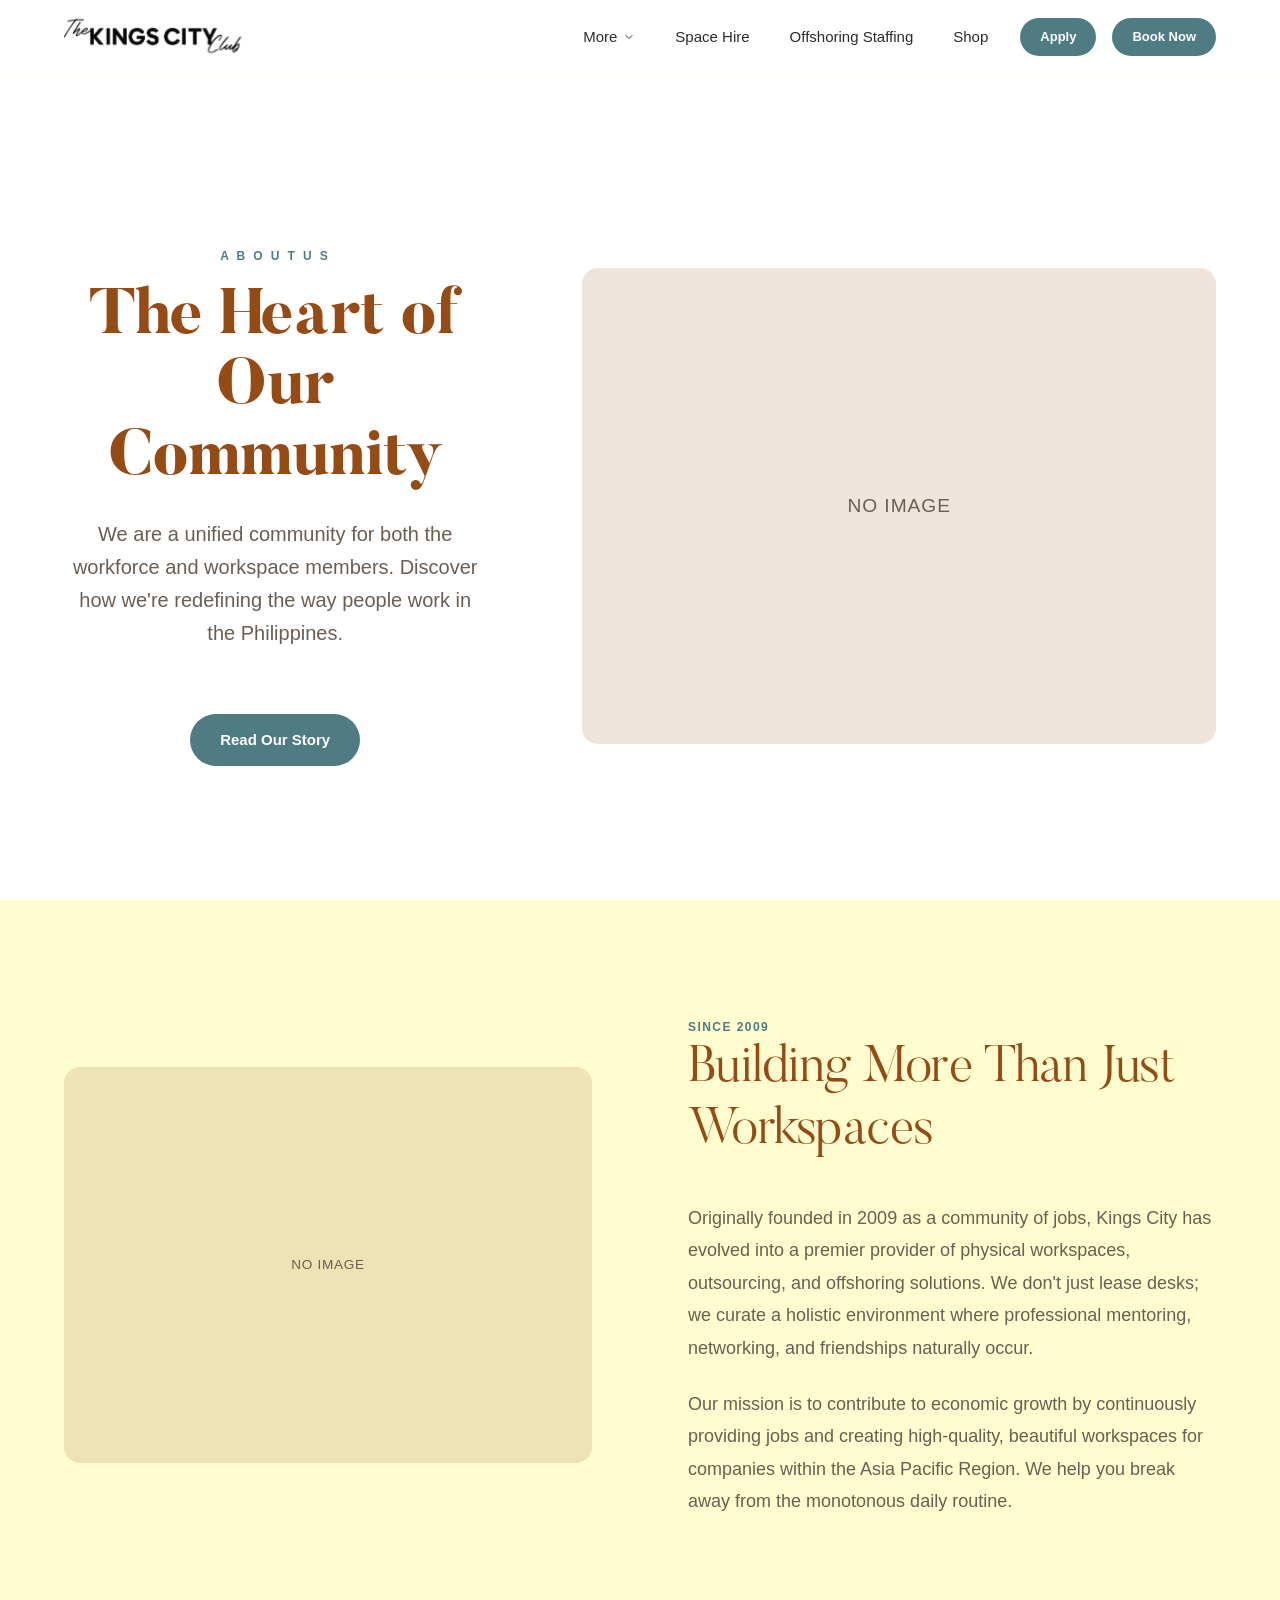
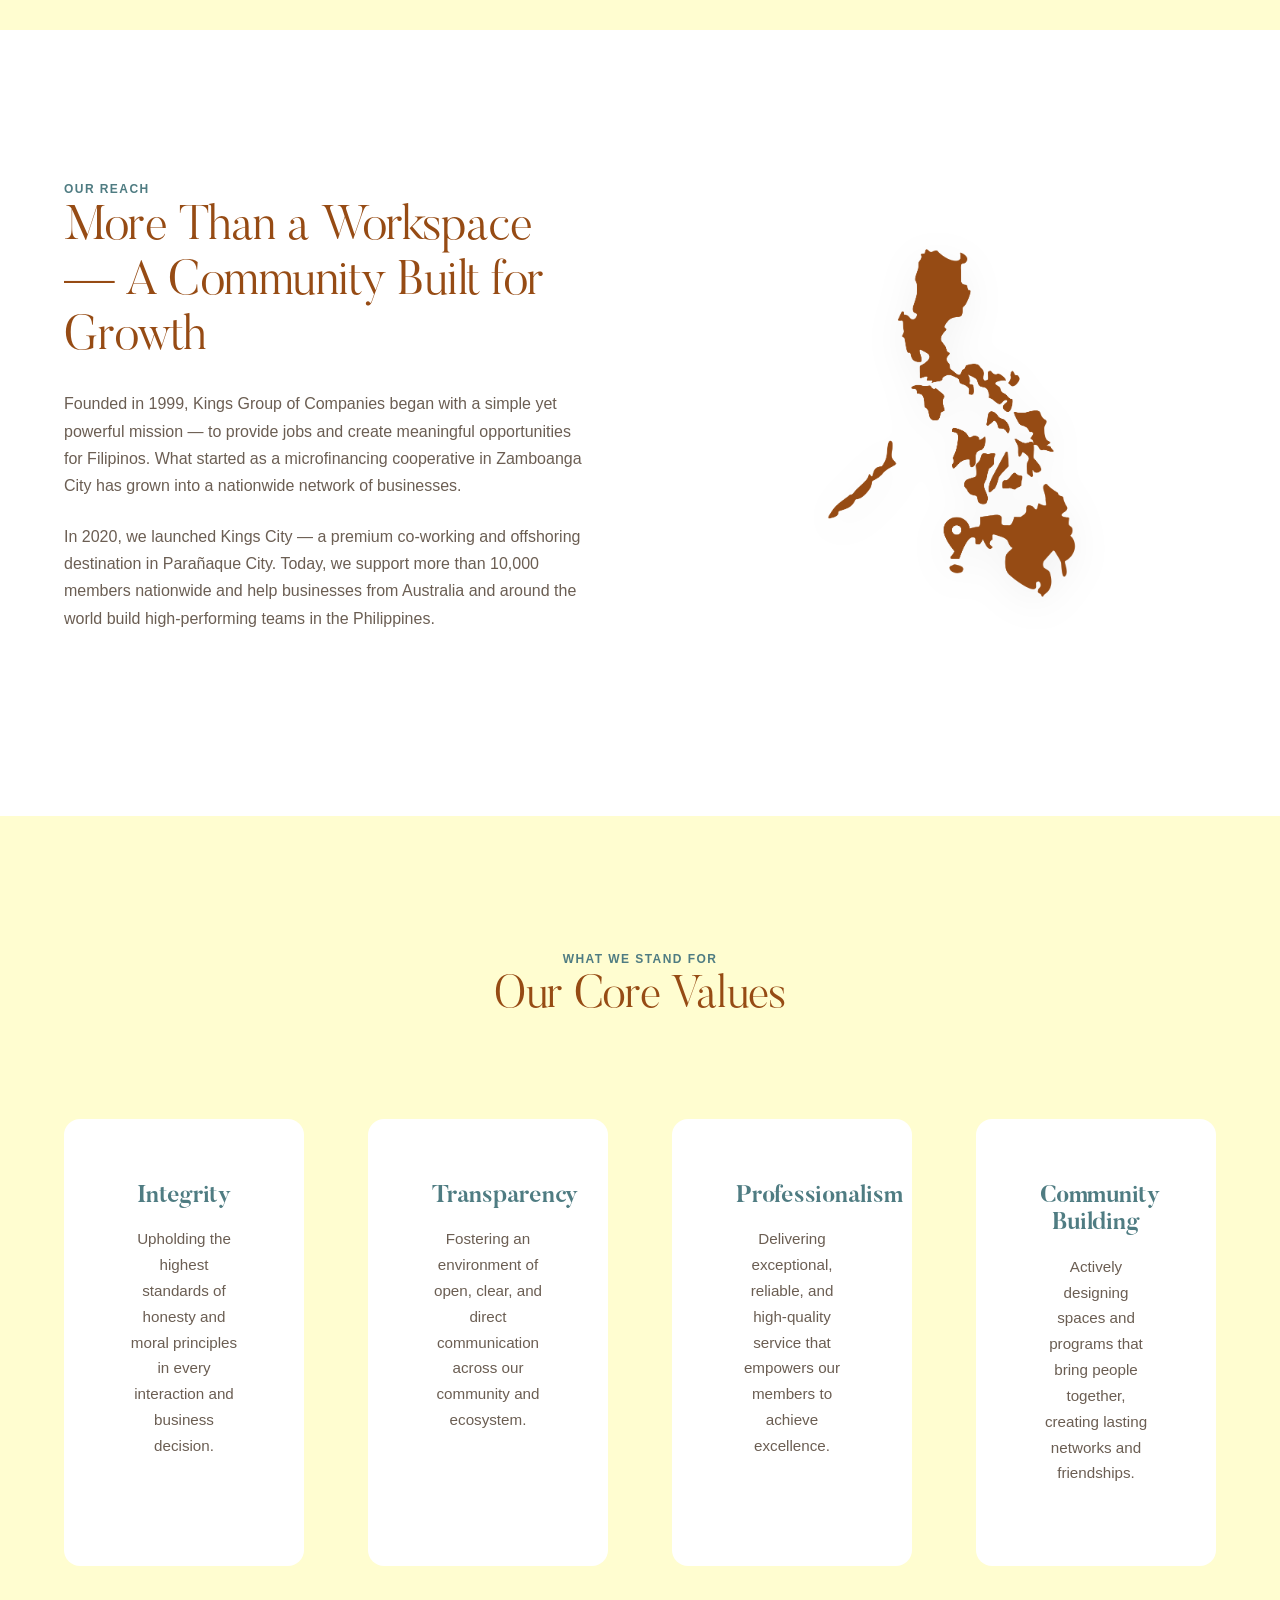
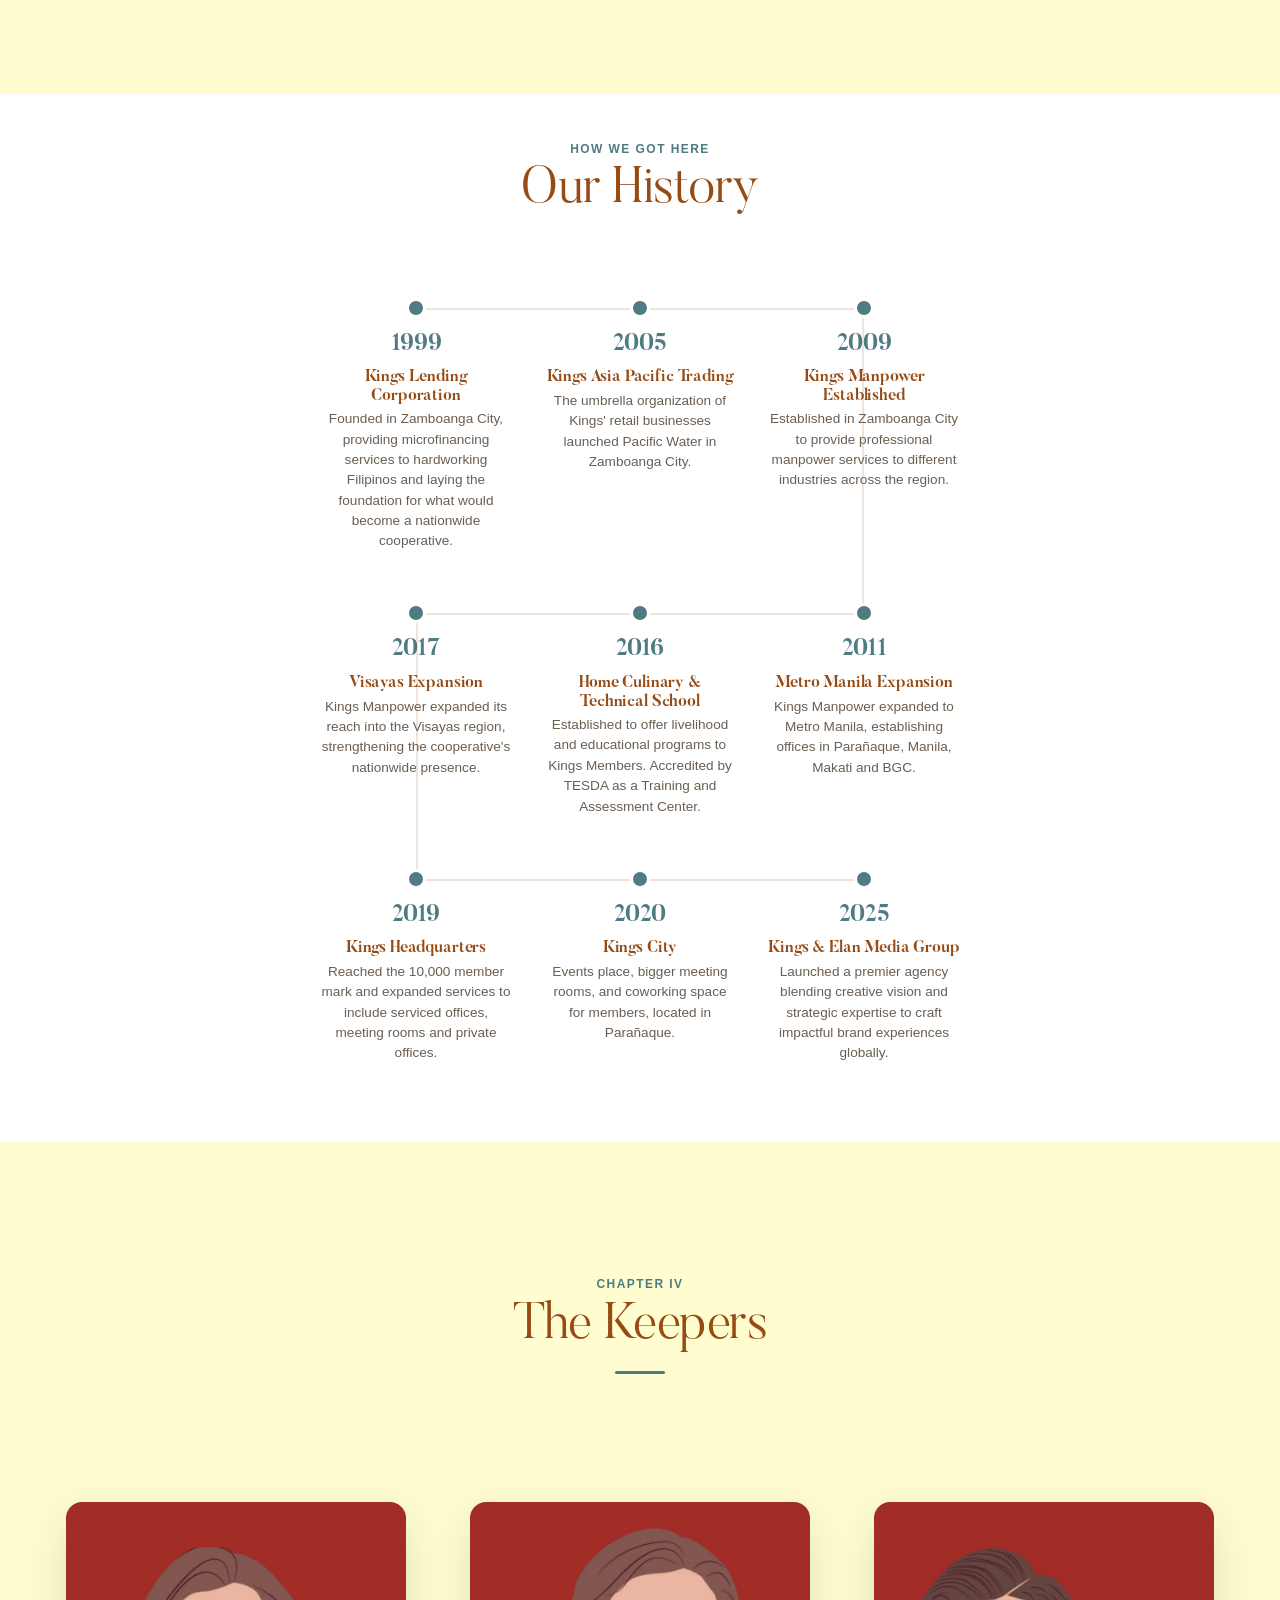
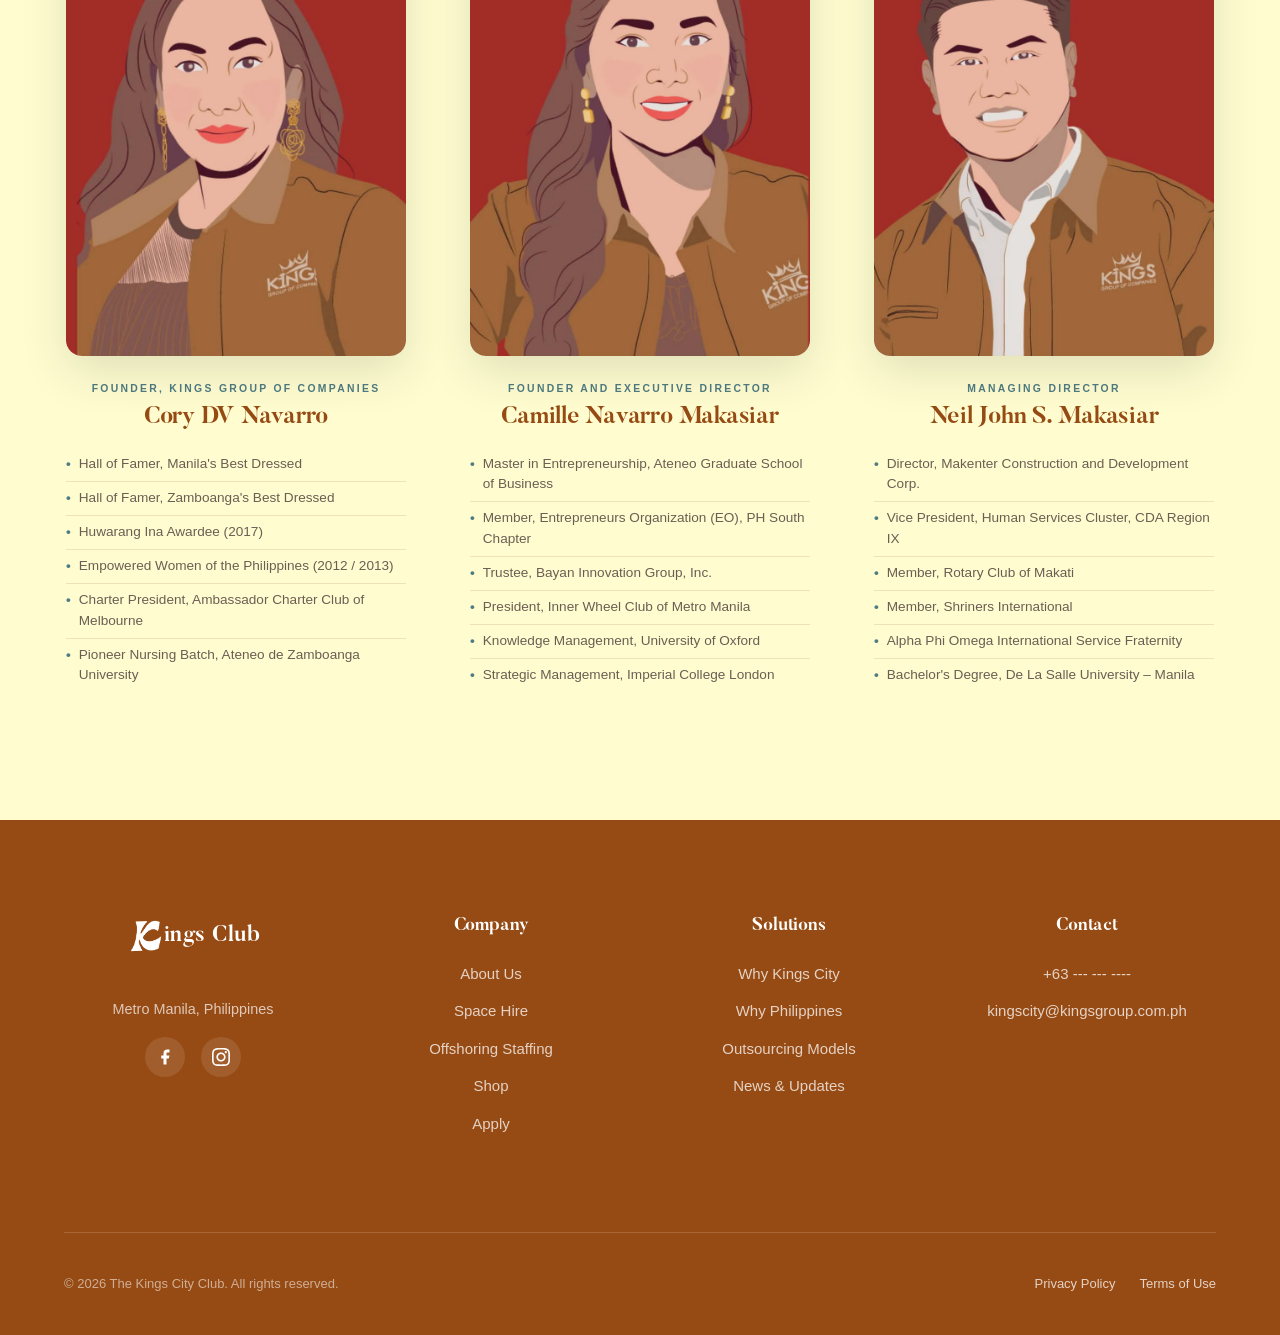
==== about.html @ f1dcc87a "Initial commit (excluding brand assets and docs)" ====
<!DOCTYPE html>
<html lang="en">
<head>
  <meta charset="UTF-8">
  <meta name="viewport" content="width=device-width, initial-scale=1.0">
  <title>About Us | Kings City</title>
  <meta name="description" content="Learn about the history, mission, and community of Kings City. Providing premium workspaces and offshoring solutions since 2009.">
  
  <!-- CSS -->
  <link rel="stylesheet" href="assets/css/style.css?v=1.3">
  <link rel="stylesheet" href="assets/css/layout.css?v=1.4">
  
  <!-- SEO / Open Graph -->
  <meta property="og:title" content="About Us | Kings City">
  <meta property="og:type" content="website">
  <meta property="og:description" content="Learn about the history, mission, and community of Kings City.">
</head>
<body>
  <a href="#main-content" class="skip-link">Skip to main content</a>

  <!-- ================= GLOBAL HEADER PLACEHOLDER ================= -->
  <div id="site-header-container"></div>

  <!-- ================= MAIN CONTENT ================= -->
  <main id="main-content">

    <!-- ══════════════════════════════════════════════════
       HERO SECTION — Card on RIGHT (Media Right, Content Left)
    ══════════════════════════════════════════════════ -->
    <section class="hero" style="padding-top: calc(var(--space-3xl) + 80px); min-height: 100dvh; padding-bottom: var(--space-2xl);">
      <div class="container grid-12">
        <div class="col-12 split split--media-right">
          
          <!-- Text Content on LEFT -->
          <div class="split__content animate-fadeInUp text-center">
            <span class="text-overline" style="margin-bottom: var(--space-sm); display: block; letter-spacing: 0.2em;">A b o u t  U s</span>
            <h1 class="hero__title" style="color: var(--color-main); font-size: clamp(3rem, 5vw, 4.5rem); line-height: 1.1; margin-left: auto; margin-right: auto;">The Heart of Our Community</h1>
            <p class="hero__subtitle" style="color: var(--color-text-muted); max-width: 480px; margin-bottom: var(--space-xl); margin-left: auto; margin-right: auto;">We are a unified community for both the workforce and workspace members. Discover how we're redefining the way people work in the Philippines.</p>
            <div class="hero__actions" style="justify-content: center;">
              <a href="#our-story" class="btn">
                Read Our Story
              </a>
            </div>
          </div>

          <!-- Media on RIGHT -->
          <div class="split__media hero__slider" id="hero-slider" style="position: relative; aspect-ratio: 4/3; overflow: hidden; border-radius: var(--radius-card);">
            <!-- Slide 1 -->
            <div class="hero__slide is-active" style="display: flex; align-items: center; justify-content: center; color: var(--color-text-muted); font-size: 1.2rem; font-weight: 500; text-transform: uppercase; letter-spacing: 0.05em; position: absolute; inset: 0; opacity: 1; transition: opacity 1s ease-in-out; background-color: var(--color-border-light);">
              NO IMAGE
            </div>
            <!-- Slide 2 -->
            <div class="hero__slide" style="display: flex; align-items: center; justify-content: center; color: var(--color-text-muted); font-size: 1.2rem; font-weight: 500; text-transform: uppercase; letter-spacing: 0.05em; position: absolute; inset: 0; opacity: 0; transition: opacity 1s ease-in-out; background-color: var(--color-border-light);">
              NO IMAGE
            </div>
            <!-- Slide 3 -->
            <div class="hero__slide" style="display: flex; align-items: center; justify-content: center; color: var(--color-text-muted); font-size: 1.2rem; font-weight: 500; text-transform: uppercase; letter-spacing: 0.05em; position: absolute; inset: 0; opacity: 0; transition: opacity 1s ease-in-out; background-color: var(--color-border-light);">
              NO IMAGE
            </div>
          </div>

        </div>
      </div>
    </section>

    <!-- ══════════════════════════════════════════════════
       OUR STORY / MISSION
    ══════════════════════════════════════════════════ -->
    <section class="section" id="our-story">
      <div class="container grid-12">
        <div class="col-12 split" style="align-items: center;">
          <div class="split__media">
             <div style="display: flex; align-items: center; justify-content: center; color: var(--color-text-muted); font-size: 0.85rem; font-weight: 500; text-transform: uppercase; letter-spacing: 0.05em; width:100%; aspect-ratio:4/3; background-color: var(--color-border-light);">
               No Image
             </div>
          </div>
          <div class="split__content">
            <span class="text-overline">Since 2009</span>
            <h2 style="font-family: var(--font-heading); font-weight: 400; font-size: clamp(2.5rem, 4vw, 3.5rem); color: var(--color-main); margin-bottom: var(--space-lg); line-height: 1.2;">
              Building More Than Just Workspaces
            </h2>
            <p style="font-size: 1.125rem; color: var(--color-text-muted); line-height: 1.8; margin-bottom: var(--space-md);">
              Originally founded in 2009 as a community of jobs, Kings City has evolved into a premier provider of physical workspaces, outsourcing, and offshoring solutions. We don't just lease desks; we curate a holistic environment where professional mentoring, networking, and friendships naturally occur. 
            </p>
            <p style="font-size: 1.125rem; color: var(--color-text-muted); line-height: 1.8; margin-bottom: 0;">
              Our mission is to contribute to economic growth by continuously providing jobs and creating high-quality, beautiful workspaces for companies within the Asia Pacific Region. We help you break away from the monotonous daily routine.
            </p>
          </div>
        </div>
      </div>
    </section>

    <!-- ══════════════════════════════════════════════════
       PHILIPPINES MAP SECTION
    ══════════════════════════════════════════════════ -->
    <section class="section" style="padding: var(--space-3xl) 0;">
      <div class="container grid-12">
        <div class="col-12 split" style="align-items: center;">
          <div class="split__content animate-fadeInUp">
            <span class="text-overline">Our Reach</span>
            <h2 style="font-family: var(--font-heading); font-weight: 400; font-size: clamp(2.5rem, 4vw, 3rem); color: var(--color-main); margin-bottom: var(--space-md);">
              More Than a Workspace — A Community Built for Growth
            </h2>
            <p style="color: var(--color-text-muted); line-height: 1.7; margin-bottom: var(--space-md);">
              Founded in 1999, Kings Group of Companies began with a simple yet powerful mission — to provide jobs and create meaningful opportunities for Filipinos. What started as a microfinancing cooperative in Zamboanga City has grown into a nationwide network of businesses.
            </p>
            <p style="color: var(--color-text-muted); line-height: 1.7; margin-bottom: var(--space-lg);">
              In 2020, we launched Kings City — a premium co-working and offshoring destination in Parañaque City. Today, we support more than 10,000 members nationwide and help businesses from Australia and around the world build high-performing teams in the Philippines.
            </p>
          </div>
          <div class="split__media text-center" style="padding: 2rem;">
            <img src="assets/img/PH_Map_brown.png" alt="Philippine Map" style="max-width: 100%; height: auto; max-height: 500px; object-fit: contain; filter: drop-shadow(0 10px 20px rgba(0,0,0,0.05));">
          </div>
        </div>
      </div>
    </section>

    <!-- ══════════════════════════════════════════════════
       CORE VALUES GRID
    ══════════════════════════════════════════════════ -->
    <style>
      .core-value-card {
        transition: background-color 0.3s ease, transform 0.3s ease, box-shadow 0.3s ease;
      }
      .core-value-card:hover {
        background-color: #C97A40 !important;
        transform: translateY(-5px);
        box-shadow: 0 15px 35px rgba(201, 122, 64, 0.2) !important;
      }
      .core-value-card:hover h3,
      .core-value-card:hover p {
        color: white !important;
      }
    </style>
    <section class="section" style="background-color: var(--color-bg); padding: var(--space-3xl) 0;">
      <div class="container">
        <div class="text-center" style="margin-bottom: var(--space-2xl);">
          <span class="text-overline">What We Stand For</span>
          <h2 style="font-family: var(--font-heading); font-weight: 400; font-size: clamp(2rem, 3.5vw, 3rem); color: var(--color-main);">
            Our Core Values
          </h2>
        </div>
        <div style="display: flex; flex-wrap: wrap; justify-content: center; gap: var(--space-xl);">
          
          <div class="space-card core-value-card" style="flex: 1 1 calc(25% - var(--space-xl)); min-width: 240px; text-align: center; padding: var(--space-xl); background: white;">
            <h3 style="color: var(--color-accent); font-family: var(--font-heading); font-size: 1.5rem; margin-bottom: 1rem; transition: color 0.3s ease;">Integrity</h3>
            <p style="color: var(--color-text-muted); font-size: 0.95rem; transition: color 0.3s ease;">Upholding the highest standards of honesty and moral principles in every interaction and business decision.</p>
          </div>
          
          <div class="space-card core-value-card" style="flex: 1 1 calc(25% - var(--space-xl)); min-width: 240px; text-align: center; padding: var(--space-xl); background: white;">
            <h3 style="color: var(--color-accent); font-family: var(--font-heading); font-size: 1.5rem; margin-bottom: 1rem; transition: color 0.3s ease;">Transparency</h3>
            <p style="color: var(--color-text-muted); font-size: 0.95rem; transition: color 0.3s ease;">Fostering an environment of open, clear, and direct communication across our community and ecosystem.</p>
          </div>
          
          <div class="space-card core-value-card" style="flex: 1 1 calc(25% - var(--space-xl)); min-width: 240px; text-align: center; padding: var(--space-xl); background: white;">
            <h3 style="color: var(--color-accent); font-family: var(--font-heading); font-size: 1.5rem; margin-bottom: 1rem; transition: color 0.3s ease;">Professionalism</h3>
            <p style="color: var(--color-text-muted); font-size: 0.95rem; transition: color 0.3s ease;">Delivering exceptional, reliable, and high-quality service that empowers our members to achieve excellence.</p>
          </div>
          
          <div class="space-card core-value-card" style="flex: 1 1 calc(25% - var(--space-xl)); min-width: 240px; text-align: center; padding: var(--space-xl); background: white;">
            <h3 style="color: var(--color-accent); font-family: var(--font-heading); font-size: 1.5rem; margin-bottom: 1rem; transition: color 0.3s ease;">Community Building</h3>
            <p style="color: var(--color-text-muted); font-size: 0.95rem; transition: color 0.3s ease;">Actively designing spaces and programs that bring people together, creating lasting networks and friendships.</p>
          </div>

        </div>
      </div>
    </section>

    <!-- ══════════════════════════════════════════════════
       TIMELINE / HOW WE GOT HERE
    ══════════════════════════════════════════════════ -->
    <section class="section" style="padding: var(--space-lg) 0;">
      <div class="container" style="max-width: 800px;">
        <div class="text-center" style="margin-bottom: var(--space-xl);">
          <span class="text-overline">How We Got Here</span>
          <h2 style="font-family: var(--font-heading); font-weight: 400; font-size: clamp(2.5rem, 4vw, 3.5rem); color: var(--color-main);">
            Our History
          </h2>
        </div>

        <div class="snake-timeline">
          <!-- ROW 1 -->
          <div class="snake-row">
            <!-- 1999 -->
            <div class="snake-item">
              <div class="snake-dot"></div>
              <div class="snake-content">
                <span class="snake-year">1999</span>
                <h3 class="snake-title">Kings Lending Corporation</h3>
                <p class="snake-desc">Founded in Zamboanga City, providing microfinancing services to hardworking Filipinos and laying the foundation for what would become a nationwide cooperative.</p>
              </div>
            </div>
            <!-- 2005 -->
            <div class="snake-item">
              <div class="snake-dot"></div>
              <div class="snake-content">
                <span class="snake-year">2005</span>
                <h3 class="snake-title">Kings Asia Pacific Trading</h3>
                <p class="snake-desc">The umbrella organization of Kings' retail businesses launched Pacific Water in Zamboanga City.</p>
              </div>
            </div>
            <!-- 2009 -->
            <div class="snake-item">
              <div class="snake-dot"></div>
              <div class="snake-content">
                <span class="snake-year">2009</span>
                <h3 class="snake-title">Kings Manpower Established</h3>
                <p class="snake-desc">Established in Zamboanga City to provide professional manpower services to different industries across the region.</p>
              </div>
            </div>
          </div>
          <!-- ROW 2 -->
          <div class="snake-row">
            <!-- 2011 -->
            <div class="snake-item">
              <div class="snake-dot"></div>
              <div class="snake-content">
                <span class="snake-year">2011</span>
                <h3 class="snake-title">Metro Manila Expansion</h3>
                <p class="snake-desc">Kings Manpower expanded to Metro Manila, establishing offices in Parañaque, Manila, Makati and BGC.</p>
              </div>
            </div>
            <!-- 2016 -->
            <div class="snake-item">
              <div class="snake-dot"></div>
              <div class="snake-content">
                <span class="snake-year">2016</span>
                <h3 class="snake-title">Home Culinary & Technical School</h3>
                <p class="snake-desc">Established to offer livelihood and educational programs to Kings Members. Accredited by TESDA as a Training and Assessment Center.</p>
              </div>
            </div>
            <!-- 2017 -->
            <div class="snake-item">
              <div class="snake-dot"></div>
              <div class="snake-content">
                <span class="snake-year">2017</span>
                <h3 class="snake-title">Visayas Expansion</h3>
                <p class="snake-desc">Kings Manpower expanded its reach into the Visayas region, strengthening the cooperative's nationwide presence.</p>
              </div>
            </div>
          </div>
          <!-- ROW 3 -->
          <div class="snake-row">
            <!-- 2019 -->
            <div class="snake-item">
              <div class="snake-dot"></div>
              <div class="snake-content">
                <span class="snake-year">2019</span>
                <h3 class="snake-title">Kings Headquarters</h3>
                <p class="snake-desc">Reached the 10,000 member mark and expanded services to include serviced offices, meeting rooms and private offices.</p>
              </div>
            </div>
            <!-- 2020 -->
            <div class="snake-item">
              <div class="snake-dot"></div>
              <div class="snake-content">
                <span class="snake-year">2020</span>
                <h3 class="snake-title">Kings City</h3>
                <p class="snake-desc">Events place, bigger meeting rooms, and coworking space for members, located in Parañaque.</p>
              </div>
            </div>
            <!-- 2025 -->
            <div class="snake-item">
              <div class="snake-dot"></div>
              <div class="snake-content">
                <span class="snake-year">2025</span>
                <h3 class="snake-title">Kings & Elan Media Group</h3>
                <p class="snake-desc">Launched a premier agency blending creative vision and strategic expertise to craft impactful brand experiences globally.</p>
              </div>
            </div>
          </div>
        </div>

      </div>
    </section>

    <!-- ══════════════════════════════════════════════════
       THE FOUNDERS
    ══════════════════════════════════════════════════ -->
    <section class="section" style="padding: var(--space-3xl) 0;">
      <div class="container">
        <div class="text-center" style="margin-bottom: var(--space-3xl);">
          <span class="text-overline">Chapter IV</span>
          <h2 style="font-family: var(--font-heading); font-weight: 400; font-size: clamp(2.5rem, 4vw, 3.5rem); color: var(--color-main);">
            The Keepers
          </h2>
          <div style="width: 50px; height: 3px; background: var(--color-accent); margin: 1rem auto 0; border-radius: 2px;"></div>
        </div>

        <div style="display: flex; flex-wrap: wrap; justify-content: center; gap: var(--space-2xl) var(--space-xl);">
          
          <div style="flex: 0 1 340px; text-align: center;">
            <div style="width: 100%; aspect-ratio: 3/4; background-color: var(--color-bg-ivory); border-radius: var(--radius-card); overflow: hidden; margin-bottom: 1.5rem; position: relative; box-shadow: 0 16px 48px rgba(0,0,0,.12); transition: transform .4s ease, box-shadow .4s ease;">
               <img src="assets/img/founder_cory_navarro.jpg" alt="Cory Navarro" style="width: 100%; height: 100%; object-fit: cover; transition: transform .4s ease;" onmouseover="this.style.transform='scale(1.05)'" onmouseout="this.style.transform='scale(1)'">
            </div>
            <span style="display: block; font-size: .65rem; font-weight: 700; letter-spacing: .22em; text-transform: uppercase; color: var(--color-accent); margin-bottom: .4rem;">Founder, Kings Group of Companies</span>
            <h3 style="color: var(--color-main); font-family: var(--font-heading); font-size: 1.5rem; margin-bottom: 1rem;">Cory DV Navarro</h3>
            <ul style="list-style: none; padding: 0; margin: 0; text-align: left;">
              <li style="font-size: .85rem; line-height: 1.5; color: var(--color-text-muted); padding: .4rem 0; border-bottom: 1px solid var(--color-border-light); display: flex; align-items: flex-start; gap: .5rem;">
                <span style="color: var(--color-accent); font-weight: 700; flex-shrink: 0;">•</span> Hall of Famer, Manila's Best Dressed
              </li>
              <li style="font-size: .85rem; line-height: 1.5; color: var(--color-text-muted); padding: .4rem 0; border-bottom: 1px solid var(--color-border-light); display: flex; align-items: flex-start; gap: .5rem;">
                <span style="color: var(--color-accent); font-weight: 700; flex-shrink: 0;">•</span> Hall of Famer, Zamboanga's Best Dressed
              </li>
              <li style="font-size: .85rem; line-height: 1.5; color: var(--color-text-muted); padding: .4rem 0; border-bottom: 1px solid var(--color-border-light); display: flex; align-items: flex-start; gap: .5rem;">
                <span style="color: var(--color-accent); font-weight: 700; flex-shrink: 0;">•</span> Huwarang Ina Awardee (2017)
              </li>
              <li style="font-size: .85rem; line-height: 1.5; color: var(--color-text-muted); padding: .4rem 0; border-bottom: 1px solid var(--color-border-light); display: flex; align-items: flex-start; gap: .5rem;">
                <span style="color: var(--color-accent); font-weight: 700; flex-shrink: 0;">•</span> Empowered Women of the Philippines (2012 / 2013)
              </li>
              <li style="font-size: .85rem; line-height: 1.5; color: var(--color-text-muted); padding: .4rem 0; border-bottom: 1px solid var(--color-border-light); display: flex; align-items: flex-start; gap: .5rem;">
                <span style="color: var(--color-accent); font-weight: 700; flex-shrink: 0;">•</span> Charter President, Ambassador Charter Club of Melbourne
              </li>
              <li style="font-size: .85rem; line-height: 1.5; color: var(--color-text-muted); padding: .4rem 0; display: flex; align-items: flex-start; gap: .5rem;">
                <span style="color: var(--color-accent); font-weight: 700; flex-shrink: 0;">•</span> Pioneer Nursing Batch, Ateneo de Zamboanga University
              </li>
            </ul>
          </div>

          <div style="flex: 0 1 340px; text-align: center;">
            <div style="width: 100%; aspect-ratio: 3/4; background-color: var(--color-bg-ivory); border-radius: var(--radius-card); overflow: hidden; margin-bottom: 1.5rem; position: relative; box-shadow: 0 16px 48px rgba(0,0,0,.12); transition: transform .4s ease, box-shadow .4s ease;">
               <img src="assets/img/founder_camille_makasiar.jpg" alt="Camille Makasiar" style="width: 100%; height: 100%; object-fit: cover; transition: transform .4s ease;" onmouseover="this.style.transform='scale(1.05)'" onmouseout="this.style.transform='scale(1)'">
            </div>
            <span style="display: block; font-size: .65rem; font-weight: 700; letter-spacing: .22em; text-transform: uppercase; color: var(--color-accent); margin-bottom: .4rem;">Founder and Executive Director</span>
            <h3 style="color: var(--color-main); font-family: var(--font-heading); font-size: 1.5rem; margin-bottom: 1rem;">Camille Navarro Makasiar</h3>
            <ul style="list-style: none; padding: 0; margin: 0; text-align: left;">
              <li style="font-size: .85rem; line-height: 1.5; color: var(--color-text-muted); padding: .4rem 0; border-bottom: 1px solid var(--color-border-light); display: flex; align-items: flex-start; gap: .5rem;">
                <span style="color: var(--color-accent); font-weight: 700; flex-shrink: 0;">•</span> Master in Entrepreneurship, Ateneo Graduate School of Business
              </li>
              <li style="font-size: .85rem; line-height: 1.5; color: var(--color-text-muted); padding: .4rem 0; border-bottom: 1px solid var(--color-border-light); display: flex; align-items: flex-start; gap: .5rem;">
                <span style="color: var(--color-accent); font-weight: 700; flex-shrink: 0;">•</span> Member, Entrepreneurs Organization (EO), PH South Chapter
              </li>
              <li style="font-size: .85rem; line-height: 1.5; color: var(--color-text-muted); padding: .4rem 0; border-bottom: 1px solid var(--color-border-light); display: flex; align-items: flex-start; gap: .5rem;">
                <span style="color: var(--color-accent); font-weight: 700; flex-shrink: 0;">•</span> Trustee, Bayan Innovation Group, Inc.
              </li>
              <li style="font-size: .85rem; line-height: 1.5; color: var(--color-text-muted); padding: .4rem 0; border-bottom: 1px solid var(--color-border-light); display: flex; align-items: flex-start; gap: .5rem;">
                <span style="color: var(--color-accent); font-weight: 700; flex-shrink: 0;">•</span> President, Inner Wheel Club of Metro Manila
              </li>
              <li style="font-size: .85rem; line-height: 1.5; color: var(--color-text-muted); padding: .4rem 0; border-bottom: 1px solid var(--color-border-light); display: flex; align-items: flex-start; gap: .5rem;">
                <span style="color: var(--color-accent); font-weight: 700; flex-shrink: 0;">•</span> Knowledge Management, University of Oxford
              </li>
              <li style="font-size: .85rem; line-height: 1.5; color: var(--color-text-muted); padding: .4rem 0; display: flex; align-items: flex-start; gap: .5rem;">
                <span style="color: var(--color-accent); font-weight: 700; flex-shrink: 0;">•</span> Strategic Management, Imperial College London
              </li>
            </ul>
          </div>

          <div style="flex: 0 1 340px; text-align: center;">
            <div style="width: 100%; aspect-ratio: 3/4; background-color: var(--color-bg-ivory); border-radius: var(--radius-card); overflow: hidden; margin-bottom: 1.5rem; position: relative; box-shadow: 0 16px 48px rgba(0,0,0,.12); transition: transform .4s ease, box-shadow .4s ease;">
               <img src="assets/img/founder_neil_makasiar.jpg" alt="Neil John S. Makasiar" style="width: 100%; height: 100%; object-fit: cover; transition: transform .4s ease;" onmouseover="this.style.transform='scale(1.05)'" onmouseout="this.style.transform='scale(1)'">
            </div>
            <span style="display: block; font-size: .65rem; font-weight: 700; letter-spacing: .22em; text-transform: uppercase; color: var(--color-accent); margin-bottom: .4rem;">Managing Director</span>
            <h3 style="color: var(--color-main); font-family: var(--font-heading); font-size: 1.5rem; margin-bottom: 1rem;">Neil John S. Makasiar</h3>
            <ul style="list-style: none; padding: 0; margin: 0; text-align: left;">
              <li style="font-size: .85rem; line-height: 1.5; color: var(--color-text-muted); padding: .4rem 0; border-bottom: 1px solid var(--color-border-light); display: flex; align-items: flex-start; gap: .5rem;">
                <span style="color: var(--color-accent); font-weight: 700; flex-shrink: 0;">•</span> Director, Makenter Construction and Development Corp.
              </li>
              <li style="font-size: .85rem; line-height: 1.5; color: var(--color-text-muted); padding: .4rem 0; border-bottom: 1px solid var(--color-border-light); display: flex; align-items: flex-start; gap: .5rem;">
                <span style="color: var(--color-accent); font-weight: 700; flex-shrink: 0;">•</span> Vice President, Human Services Cluster, CDA Region IX
              </li>
              <li style="font-size: .85rem; line-height: 1.5; color: var(--color-text-muted); padding: .4rem 0; border-bottom: 1px solid var(--color-border-light); display: flex; align-items: flex-start; gap: .5rem;">
                <span style="color: var(--color-accent); font-weight: 700; flex-shrink: 0;">•</span> Member, Rotary Club of Makati
              </li>
              <li style="font-size: .85rem; line-height: 1.5; color: var(--color-text-muted); padding: .4rem 0; border-bottom: 1px solid var(--color-border-light); display: flex; align-items: flex-start; gap: .5rem;">
                <span style="color: var(--color-accent); font-weight: 700; flex-shrink: 0;">•</span> Member, Shriners International
              </li>
              <li style="font-size: .85rem; line-height: 1.5; color: var(--color-text-muted); padding: .4rem 0; border-bottom: 1px solid var(--color-border-light); display: flex; align-items: flex-start; gap: .5rem;">
                <span style="color: var(--color-accent); font-weight: 700; flex-shrink: 0;">•</span> Alpha Phi Omega International Service Fraternity
              </li>
              <li style="font-size: .85rem; line-height: 1.5; color: var(--color-text-muted); padding: .4rem 0; display: flex; align-items: flex-start; gap: .5rem;">
                <span style="color: var(--color-accent); font-weight: 700; flex-shrink: 0;">•</span> Bachelor's Degree, De La Salle University – Manila
              </li>
            </ul>
          </div>

        </div>
      </div>
    </section>

  </main>

  <!-- ================= GLOBAL FOOTER PLACEHOLDER ================= -->
  <div id="site-footer-container"></div>

  <!-- Global Navigation & Partial Loader -->
  <script src="assets/js/navigation.js?v=2"></script>

</body>
</html>
---- assets/css/style.css ----
/* ==========================================================================
   STYLE.CSS — Kings City Design System
   IDENTITY: Design Tokens, Typography, Reset, Component Primitives
   Palette: Brown / Teal / Cream — Liquid Glass UI
   NO BLACK THEME — #000000 forbidden for UI surfaces
   ========================================================================== */

/* --------------------------------------------------------------------------
   1. @font-face — Self-Hosted Typography
   Butler (woff2) + Roboto (ttf static)
   -------------------------------------------------------------------------- */

/* Butler — Serif Heading Family */
@font-face {
  font-family: 'Butler';
  src: url('../fonts/butler/Butler FREE/Webfont formats/Woff2/Butler-Free-Lgt.woff2') format('woff2');
  font-weight: 300;
  font-style: normal;
  font-display: swap;
}

@font-face {
  font-family: 'Butler';
  src: url('../fonts/butler/Butler FREE/Webfont formats/Woff2/Butler-Free-Rmn.woff2') format('woff2');
  font-weight: 400;
  font-style: normal;
  font-display: swap;
}

@font-face {
  font-family: 'Butler';
  src: url('../fonts/butler/Butler FREE/Webfont formats/Woff2/Butler-Free-Med.woff2') format('woff2');
  font-weight: 500;
  font-style: normal;
  font-display: swap;
}

@font-face {
  font-family: 'Butler';
  src: url('../fonts/butler/Butler FREE/Webfont formats/Woff2/Butler-Free-Bd.woff2') format('woff2');
  font-weight: 700;
  font-style: normal;
  font-display: swap;
}

@font-face {
  font-family: 'Butler';
  src: url('../fonts/butler/Butler FREE/Webfont formats/Woff2/Butler-Free-XBd.woff2') format('woff2');
  font-weight: 800;
  font-style: normal;
  font-display: swap;
}

@font-face {
  font-family: 'Butler';
  src: url('../fonts/butler/Butler FREE/Webfont formats/Woff2/Butler-Free-Blk.woff2') format('woff2');
  font-weight: 900;
  font-style: normal;
  font-display: swap;
}

/* Roboto — Sans-Serif Body Family */
@font-face {
  font-family: 'Roboto';
  src: url('../fonts/Roboto/static/Roboto-Light.ttf') format('truetype');
  font-weight: 300;
  font-style: normal;
  font-display: swap;
}

@font-face {
  font-family: 'Roboto';
  src: url('../fonts/Roboto/static/Roboto-Regular.ttf') format('truetype');
  font-weight: 400;
  font-style: normal;
  font-display: swap;
}

@font-face {
  font-family: 'Roboto';
  src: url('../fonts/Roboto/static/Roboto-Medium.ttf') format('truetype');
  font-weight: 500;
  font-style: normal;
  font-display: swap;
}

@font-face {
  font-family: 'Roboto';
  src: url('../fonts/Roboto/static/Roboto-SemiBold.ttf') format('truetype');
  font-weight: 600;
  font-style: normal;
  font-display: swap;
}

@font-face {
  font-family: 'Roboto';
  src: url('../fonts/Roboto/static/Roboto-Bold.ttf') format('truetype');
  font-weight: 700;
  font-style: normal;
  font-display: swap;
}

@font-face {
  font-family: 'Roboto';
  src: url('../fonts/Roboto/static/Roboto-Italic.ttf') format('truetype');
  font-weight: 400;
  font-style: italic;
  font-display: swap;
}


/* --------------------------------------------------------------------------
   2. CSS Custom Properties — Design Tokens
   -------------------------------------------------------------------------- */

:root {
  /* ── Primary Palette ── */
  --color-main:         #964B14;   /* Brown — branding, headings            */
  --color-secondary:    #D07040;   /* Warm support                          */
  --color-accent:       #4F7C82;   /* Teal — CTA, links, highlights         */

  /* ── Background ── */
  --color-bg:           #FFFDD0;   /* Cream background                      */
  --color-bg-warm:      #FFF8E7;   /* Slightly warmer cream for alt sections */
  --color-bg-sand:      #F5F0E8;   /* Sandy warm — gallery/locations         */
  --color-bg-ivory:     #FEFCF6;   /* Near-white ivory — trust bar/members   */

  /* ── Text ── */
  --color-text:         #2B2B2B;   /* Softer than pure black                */
  --color-text-light:   #FFFFFF;   /* Light text on dark surfaces            */
  --color-text-muted:   #6B5E53;   /* Subdued captions / meta               */

  /* ── UI Support ── */
  --color-border:       #5A4636;   /* Warm dark border                      */
  --color-border-light: rgba(150, 75, 20, 0.15); /* Subtle glass borders   */
  --color-btn-hover:    #C97A40;   /* Muted orange hover                    */

  /* ── Typography ── */
  --font-heading:       'Butler', Georgia, 'Times New Roman', serif;
  --font-body:          'Roboto', 'Segoe UI', Arial, sans-serif;

  /* ── Shape ── */
  --radius-pill:        9999px;
  --radius-card:        16px;
  --radius-card-sm:     12px;

  /* ── Glass UI Tokens ── */
  --glass-bg:           rgba(255, 253, 208, 0.55);
  --glass-bg-strong:    rgba(255, 253, 208, 0.78);
  --glass-bg-dark:      rgba(90, 70, 54, 0.65);
  --glass-blur:         blur(18px);
  --glass-blur-strong:  blur(28px);
  --glass-border:       1px solid rgba(150, 75, 20, 0.2);
  --glass-border-light: 1px solid rgba(255, 253, 208, 0.35);
  --glass-shadow:       0 8px 32px rgba(0, 0, 0, 0.08);
  --glass-shadow-lg:    0 16px 48px rgba(0, 0, 0, 0.12);

  /* ── Spacing Scale (The Commons rhythm) ── */
  --space-xs:           0.5rem;    /* 8px  */
  --space-sm:           1rem;      /* 16px */
  --space-md:           1.5rem;    /* 24px */
  --space-lg:           2.5rem;    /* 40px */
  --space-xl:           4rem;      /* 64px */
  --space-2xl:          6rem;      /* 96px */
  --space-3xl:          8rem;      /* 128px */

  /* ── Section Vertical Rhythm ── */
  --section-padding-y:  clamp(2.5rem, 4vw, 3.5rem);

  /* ── Transitions ── */
  --ease-smooth:        cubic-bezier(0.4, 0, 0.2, 1);
  --transition-fast:    0.2s var(--ease-smooth);
  --transition-base:    0.35s var(--ease-smooth);
  --transition-slow:    0.5s var(--ease-smooth);

  /* ── Z-Index Scale ── */
  --z-header:           1000;
  --z-mega-menu:        999;
  --z-overlay:          998;
  --z-drawer:           1001;
}


/* --------------------------------------------------------------------------
   3. Global Reset & Base Styles
   -------------------------------------------------------------------------- */

*,
*::before,
*::after {
  margin: 0;
  padding: 0;
  box-sizing: border-box;
}

html {
  font-size: 100%;                 /* 16px base */
  scroll-behavior: smooth;
  -webkit-font-smoothing: antialiased;
  -moz-osx-font-smoothing: grayscale;
  text-rendering: optimizeLegibility;
}

body {
  font-family: var(--font-body);
  font-weight: 400;
  font-size: 1rem;
  line-height: 1.7;
  color: var(--color-text);
  background-color: var(--color-bg);
  overflow-x: hidden;
}

img,
picture,
video,
svg {
  display: block;
  max-width: 100%;
  height: auto;
}

a {
  color: var(--color-accent);
  text-decoration: none;
  transition: color var(--transition-fast);
}

a:hover {
  color: var(--color-btn-hover);
}

ul,
ol {
  list-style: none;
}

button {
  font-family: inherit;
  cursor: pointer;
  border: none;
  background: none;
}

input,
textarea,
select {
  font-family: var(--font-body);
  font-size: 1rem;
}


/* --------------------------------------------------------------------------
   4. Typography System
   ALWAYS Butler for headings, ALWAYS Roboto for body
   -------------------------------------------------------------------------- */

h1, h2, h3, h4 {
  font-family: var(--font-heading);
  font-weight: 700;
  line-height: 1.15;
  color: var(--color-main);
  letter-spacing: -0.01em;
}

h1 {
  font-size: clamp(2.25rem, 5vw + 1rem, 4.5rem);
  font-weight: 800;
}

h2 {
  font-size: clamp(1.75rem, 3.5vw + 0.5rem, 3rem);
}

h3 {
  font-size: clamp(1.25rem, 2vw + 0.5rem, 1.75rem);
}

h4 {
  font-size: clamp(1.1rem, 1.5vw + 0.25rem, 1.35rem);
}

p {
  margin-bottom: 1em;
  max-width: 68ch;
}

.text-display {
  font-family: var(--font-heading);
  font-size: clamp(3rem, 8vw, 6rem);
  font-weight: 900;
  line-height: 1.05;
  letter-spacing: -0.02em;
}

.text-lead {
  font-size: clamp(1.125rem, 1.5vw, 1.35rem);
  line-height: 1.65;
  color: var(--color-text-muted);
}

.text-caption {
  font-size: 0.8125rem;
  color: var(--color-text-muted);
  letter-spacing: 0.04em;
  text-transform: uppercase;
  font-weight: 500;
}

.text-overline {
  font-family: var(--font-body);
  font-size: 0.75rem;
  font-weight: 600;
  letter-spacing: 0.12em;
  text-transform: uppercase;
  color: var(--color-accent);
}


/* --------------------------------------------------------------------------
   5. Component Primitives — Buttons
   ALWAYS pill-shaped — border-radius: 9999px
   -------------------------------------------------------------------------- */

.btn {
  display: inline-flex;
  align-items: center;
  justify-content: center;
  gap: 0.5rem;
  padding: 0.8125rem 1.875rem;
  border-radius: var(--radius-pill);
  background: var(--color-accent);
  color: var(--color-text-light);
  font-family: var(--font-body);
  font-weight: 600;
  font-size: 0.9375rem;
  text-decoration: none;
  border: none;
  cursor: pointer;
  transition: background var(--transition-fast),
              transform var(--transition-fast),
              box-shadow var(--transition-fast);
  white-space: nowrap;
}

.btn:hover {
  background: #C97A40 !important;
  color: var(--color-text-light) !important;
  transform: translateY(-2px);
  box-shadow: 0 6px 24px rgba(201, 122, 64, 0.3) !important;
}

.btn:active {
  transform: translateY(0);
  box-shadow: none;
}

.btn--large {
  padding: 1rem 2.5rem;
  font-size: 1.0625rem;
}

.btn--small {
  padding: 0.5rem 1.25rem;
  font-size: 0.8125rem;
}

/* Button with arrow SVG icon */
.btn svg {
  width: 1em;
  height: 1em;
  transition: transform var(--transition-fast);
}

.btn:hover svg {
  transform: translateX(3px);
}


/* --------------------------------------------------------------------------
   6. Component Primitives — Glass Card
   ALWAYS glassmorphism for elevated surfaces
   -------------------------------------------------------------------------- */

.card-glass {
  background: var(--glass-bg);
  backdrop-filter: var(--glass-blur);
  -webkit-backdrop-filter: var(--glass-blur);
  border: var(--glass-border);
  border-radius: var(--radius-card);
  box-shadow: var(--glass-shadow);
  transition: transform var(--transition-base),
              box-shadow var(--transition-base);
}

.card-glass:hover {
  transform: translateY(-4px);
  box-shadow: var(--glass-shadow-lg);
}

.card-glass--strong {
  background: var(--glass-bg-strong);
  backdrop-filter: var(--glass-blur-strong);
  -webkit-backdrop-filter: var(--glass-blur-strong);
}

.card-glass__img {
  border-radius: var(--radius-card) var(--radius-card) 0 0;
  width: 100%;
  aspect-ratio: 16 / 10;
  object-fit: cover;
}

.card-glass__body {
  padding: var(--space-md);
}

.card-glass__title {
  font-family: var(--font-heading);
  font-size: 1.25rem;
  font-weight: 700;
  color: var(--color-main);
  margin-bottom: var(--space-xs);
}

.card-glass__text {
  font-size: 0.9375rem;
  color: var(--color-text-muted);
  line-height: 1.65;
}


/* --------------------------------------------------------------------------
   7. Utility Classes
   -------------------------------------------------------------------------- */

.sr-only {
  position: absolute;
  width: 1px;
  height: 1px;
  padding: 0;
  margin: -1px;
  overflow: hidden;
  clip: rect(0, 0, 0, 0);
  white-space: nowrap;
  border: 0;
}

.text-center { text-align: center; }
.text-left   { text-align: left; }
.text-right  { text-align: right; }

.mx-auto { margin-left: auto; margin-right: auto; }

.visually-hidden {
  clip: rect(0 0 0 0);
  clip-path: inset(50%);
  height: 1px;
  overflow: hidden;
  position: absolute;
  white-space: nowrap;
  width: 1px;
}


/* --------------------------------------------------------------------------
   8. Skip Link (Accessibility)
   -------------------------------------------------------------------------- */

.skip-link {
  position: absolute;
  top: -100%;
  left: 1rem;
  z-index: calc(var(--z-header) + 10);
  padding: 0.75rem 1.5rem;
  background: var(--color-accent);
  color: var(--color-text-light);
  border-radius: var(--radius-pill);
  font-weight: 600;
  transition: top var(--transition-fast);
}

.skip-link:focus {
  top: 1rem;
}


/* --------------------------------------------------------------------------
   9. Section-level Decoration
   -------------------------------------------------------------------------- */

.section {
  padding-top: var(--section-padding-y);
  padding-bottom: var(--section-padding-y);
}

/* Alternating Section Backgrounds (White -> Cream) */
:where(main > section:nth-of-type(odd)) {
  background-color: #FFFFFF;
}

:where(main > section:nth-of-type(even)) {
  background-color: var(--color-bg); /* Cream */
}

.section--alt {
  background-color: var(--color-bg-warm);
}

.section--teal {
  background-color: var(--color-accent);
  color: var(--color-text-light);
}

.section--teal h2,
.section--teal h3,
.section--teal h4 {
  color: var(--color-text-light);
}

.section--teal .text-lead {
  color: rgba(255, 255, 255, 0.8);
}

.section--brown {
  background-color: var(--color-main);
  color: var(--color-text-light);
}

.section--brown h2,
.section--brown h3 {
  color: var(--color-text-light);
}

.section__header {
  margin-bottom: var(--space-lg);
}

.section__header .text-overline {
  margin-bottom: var(--space-xs);
}

.divider {
  width: 60px;
  height: 3px;
  background: var(--color-accent);
  border: none;
  border-radius: var(--radius-pill);
  margin: var(--space-md) 0;
}

.divider--center {
  margin-left: auto;
  margin-right: auto;
}
---- assets/css/layout.css ----
/* ==========================================================================
   LAYOUT.CSS â€” Kings City Adaptive Layout Blueprint
   BLUEPRINT: Mobile-First 12-Column Grid + Adaptive Breakpoints
   Modeled on The Commons (thecommons.com.au) whitespace logic
   ========================================================================== */

/* --------------------------------------------------------------------------
   1. Container System
   The Commons uses a centered max-width container with generous padding.
   Mobile-first: narrow padding â†’ expansive desktop whitespace.
   -------------------------------------------------------------------------- */

.container {
  width: 100%;
  max-width: 1440px;
  margin-left: auto;
  margin-right: auto;
  padding-left: 1.25rem;
  padding-right: 1.25rem;
}

.container--narrow {
  max-width: 960px;
}

.container--wide {
  max-width: 1600px;
}

.container--full {
  max-width: 100%;
  padding-left: 0;
  padding-right: 0;
}


/* --------------------------------------------------------------------------
   2. Grid System â€” 12-Column CSS Grid
   Base: stacked single-column (mobile-first)
   -------------------------------------------------------------------------- */

.grid {
  display: grid;
  gap: var(--space-md);
}

/* Column span utilities â€” mobile: full width by default */
.col-1,
.col-2,
.col-3,
.col-4,
.col-5,
.col-6,
.col-7,
.col-8,
.col-9,
.col-10,
.col-11,
.col-12 {
  grid-column: span 1;
}

/* Grid presets */
.grid-2 {
  display: grid;
  gap: var(--space-md);
  grid-template-columns: 1fr;
}

.grid-3 {
  display: grid;
  gap: var(--space-md);
  grid-template-columns: 1fr;
}

.grid-4 {
  display: grid;
  gap: var(--space-md);
  grid-template-columns: 1fr;
}

.grid-12 {
  display: grid;
  gap: var(--space-md);
  grid-template-columns: 1fr;
}


/* --------------------------------------------------------------------------
   3. Flexbox Utility Layouts
   -------------------------------------------------------------------------- */

.flex {
  display: flex;
}

.flex-col {
  flex-direction: column;
}

.flex-center {
  display: flex;
  align-items: center;
  justify-content: center;
}

.flex-between {
  display: flex;
  align-items: center;
  justify-content: space-between;
}

.flex-wrap {
  flex-wrap: wrap;
}

.gap-xs {
  gap: var(--space-xs);
}

.gap-sm {
  gap: var(--space-sm);
}

.gap-md {
  gap: var(--space-md);
}

.gap-lg {
  gap: var(--space-lg);
}

.gap-xl {
  gap: var(--space-xl);
}


/* --------------------------------------------------------------------------
   4. Header â€” Sticky Glass Header
   Glassmorphism with scroll state toggle
   -------------------------------------------------------------------------- */

.site-header {
  position: fixed;
  top: 0;
  left: 0;
  right: 0;
  z-index: var(--z-header);
  padding: 1rem 0;
  transition: background var(--transition-base),
    backdrop-filter var(--transition-base),
    padding var(--transition-base),
    box-shadow var(--transition-base);
}

/* Initial state: white glass header */
.site-header:not(.is-scrolled) {
  background: rgba(255, 255, 255, 0.78);
  backdrop-filter: var(--glass-blur-strong);
  -webkit-backdrop-filter: var(--glass-blur-strong);
  border-bottom: var(--glass-border-light);
}

/* Scrolled state: brown glass header */
.site-header.is-scrolled {
  background: rgba(150, 75, 20, 0.88);
  backdrop-filter: var(--glass-blur-strong);
  -webkit-backdrop-filter: var(--glass-blur-strong);
  box-shadow: var(--glass-shadow);
  padding: 0.625rem 0;
}

.site-header__inner {
  display: flex;
  align-items: center;
  justify-content: space-between;
}

.site-header__logo {
  display: flex;
  align-items: center;
  gap: 0.75rem;
  text-decoration: none;
  color: var(--color-main);
  transition: color var(--transition-base);
  animation: logoReveal 0.8s cubic-bezier(0.22, 1, 0.36, 1) both;
}

@keyframes logoReveal {
  0% {
    opacity: 0;
    transform: translateY(15px);
  }
  100% {
    opacity: 1;
    transform: translateY(0);
  }
}


.site-header.is-scrolled .site-header__logo {
  color: var(--color-text-light);
}

/* Logo icon: toggle between black and white images */
.site-header__logo .logo-white {
  display: none;
}

.site-header.is-scrolled .site-header__logo .logo-black {
  display: none;
}

.site-header.is-scrolled .site-header__logo .logo-white {
  display: block;
}

.site-header__logo svg {
  width: 40px;
  height: 40px;
}

.site-header__logo-text {
  font-family: var(--font-heading);
  font-size: 1.375rem;
  font-weight: 700;
  letter-spacing: 0.02em;
}


/* --------------------------------------------------------------------------
   5. Desktop Navigation (hidden on mobile, visible at 1024px+)
   -------------------------------------------------------------------------- */

.nav-desktop {
  display: none;
}

.nav-desktop__list {
  display: flex;
  align-items: center;
  gap: 1.5rem; /* Slightly reduced for better fit with 2 buttons */
}

.nav-desktop__link {
  font-family: var(--font-body);
  font-size: 0.9375rem;
  font-weight: 500;
  color: var(--color-text);
  text-decoration: none;
  padding: 0.5rem 0;
  position: relative;
  transition: color var(--transition-base);
}

.site-header.is-scrolled .nav-desktop__link {
  color: rgba(255, 255, 255, 0.85);
}

.nav-desktop__link::after {
  content: '';
  position: absolute;
  bottom: 0;
  left: 0;
  width: 0;
  height: 2px;
  background: rgba(255, 255, 255, 0.8);
  border-radius: var(--radius-pill);
  transition: width var(--transition-base);
}

.nav-desktop__link:hover {
  color: #C97A40 !important;
}

.site-header.is-scrolled .nav-desktop__link:hover {
  color: #C97A40 !important;
}

.nav-desktop__link:hover::after {
  width: 100%;
  background: #C97A40 !important;
}

.nav-desktop__actions {
  display: flex;
  align-items: center;
  gap: 1rem;
}


/* --------------------------------------------------------------------------
   6. Mobile Navigation â€” Hamburger + Drawer
   -------------------------------------------------------------------------- */

.nav-mobile-toggle {
  display: flex;
  flex-direction: column;
  align-items: center;
  justify-content: center;
  gap: 5px;
  width: 36px;
  height: 36px;
  background: none;
  border: none;
  cursor: pointer;
  z-index: calc(var(--z-drawer) + 1);
  padding: 0;
}

.nav-mobile-toggle__bar {
  display: block;
  width: 24px;
  height: 2px;
  background: var(--color-main);
  border-radius: var(--radius-pill);
  transition: transform var(--transition-base),
    opacity var(--transition-fast);
}

/* Hamburger X transform when drawer is open */
.nav-mobile-toggle.is-active .nav-mobile-toggle__bar:nth-child(1) {
  transform: translateY(7px) rotate(45deg);
}

.nav-mobile-toggle.is-active .nav-mobile-toggle__bar:nth-child(2) {
  opacity: 0;
}

.nav-mobile-toggle.is-active .nav-mobile-toggle__bar:nth-child(3) {
  transform: translateY(-7px) rotate(-45deg);
}

/* Mobile Drawer */
.nav-drawer {
  position: fixed;
  top: 0;
  right: -100%;
  width: 100%;
  max-width: 400px;
  height: 100vh;
  height: 100dvh;
  background: var(--glass-bg-strong);
  backdrop-filter: var(--glass-blur-strong);
  -webkit-backdrop-filter: var(--glass-blur-strong);
  z-index: var(--z-drawer);
  padding: 6rem 2rem 2rem;
  transition: right var(--transition-base);
  overflow-y: auto;
}

.nav-drawer.is-open {
  right: 0;
}

.nav-drawer__overlay {
  position: fixed;
  inset: 0;
  background: rgba(43, 43, 43, 0.4);
  z-index: calc(var(--z-drawer) - 1);
  opacity: 0;
  visibility: hidden;
  transition: opacity var(--transition-base),
    visibility var(--transition-base);
}

.nav-drawer__overlay.is-visible {
  opacity: 1;
  visibility: visible;
}

.nav-drawer__list {
  display: flex;
  flex-direction: column;
  gap: 0.25rem;
}

.nav-drawer__link {
  display: block;
  padding: 1rem 0;
  font-family: var(--font-heading);
  font-size: 1.5rem;
  font-weight: 700;
  color: var(--color-main);
  text-decoration: none;
  border-bottom: 1px solid var(--color-border-light);
  transition: color var(--transition-fast),
    padding-left var(--transition-fast);
}

.nav-drawer__link:hover {
  color: var(--color-accent);
  padding-left: 0.5rem;
}


/* --------------------------------------------------------------------------
   7. Hero Section â€” Full Viewport with Image Background
   -------------------------------------------------------------------------- */

.hero {
  position: relative;
  min-height: 100vh;
  min-height: 100dvh;
  display: flex;
  align-items: flex-end;
  padding-bottom: var(--space-2xl);
  overflow: hidden;
}

.hero__bg {
  position: absolute;
  inset: 0;
  z-index: -2;
}

.hero__bg img {
  width: 100%;
  height: 100%;
  object-fit: cover;
}

.hero__overlay {
  position: absolute;
  inset: 0;
  z-index: -1;
  background: linear-gradient(to top,
      rgba(150, 75, 20, 0.75) 0%,
      rgba(150, 75, 20, 0.35) 40%,
      rgba(255, 253, 208, 0.1) 100%);
}

.hero__content {
  position: relative;
  z-index: 1;
  max-width: 700px;
}

.hero__title {
  color: var(--color-text-light);
  margin-bottom: var(--space-md);
}

.hero__subtitle {
  font-family: var(--font-body);
  font-size: clamp(1rem, 2vw, 1.25rem);
  font-weight: 400;
  color: rgba(255, 255, 255, 0.85);
  line-height: 1.65;
  margin-bottom: var(--space-lg);
  max-width: 540px;
}

.hero__actions {
  display: flex;
  flex-wrap: wrap;
  gap: var(--space-sm);
}


/* --------------------------------------------------------------------------
   8. Trust Bar â€” Brand Logos
   -------------------------------------------------------------------------- */

.trust-bar-wrapper {
  overflow: hidden;
  width: 100%;
  padding: var(--space-md) 0;
  mask-image: linear-gradient(to right, transparent, black 10%, black 90%, transparent);
  -webkit-mask-image: linear-gradient(to right, transparent, black 10%, black 90%, transparent);
}

.trust-bar {
  display: flex;
  flex-wrap: nowrap;
  align-items: center;
  gap: var(--space-xl);
  width: max-content;
  animation: scrollTrustBar 360s linear infinite;
}

.trust-bar:hover {
  animation-play-state: paused;
}

@keyframes scrollTrustBar {
  0% {
    transform: translateX(0);
  }

  100% {
    /* Translate left by half of its total width, plus half the gap to align perfectly */
    transform: translateX(calc(-50% - (var(--space-xl) / 2)));
  }
}

.trust-bar__logo {
  max-height: 64px;
  width: auto;
  max-width: 180px;
  object-fit: contain;
  filter: grayscale(20%) contrast(80%);
  transition: filter var(--transition-base), transform var(--transition-base);
  animation: logoFloat 3s ease-in-out infinite;
}

.trust-bar__logo:nth-child(2) {
  animation-delay: 0.3s;
}

.trust-bar__logo:nth-child(3) {
  animation-delay: 0.6s;
}

.trust-bar__logo:nth-child(4) {
  animation-delay: 0.9s;
}

.trust-bar__logo:nth-child(5) {
  animation-delay: 1.2s;
}

.trust-bar__logo:nth-child(6) {
  animation-delay: 0.15s;
}

.trust-bar__logo:nth-child(7) {
  animation-delay: 0.45s;
}

.trust-bar__logo:nth-child(8) {
  animation-delay: 0.75s;
}

.trust-bar__logo:nth-child(9) {
  animation-delay: 1.05s;
}

.trust-bar__logo:nth-child(10) {
  animation-delay: 0.5s;
}

@keyframes logoFloat {

  0%,
  100% {
    transform: translateY(0);
  }

  50% {
    transform: translateY(-6px);
  }
}

.trust-bar__logo:hover {
  filter: grayscale(0%) contrast(100%);
  animation-play-state: paused;
  transform: scale(1.1) translateY(-4px);
}


/* --------------------------------------------------------------------------
   9. Feature Cards Grid Section
   -------------------------------------------------------------------------- */

.features-grid {
  display: grid;
  grid-template-columns: 1fr;
  gap: var(--space-md);
}

.feature-card {
  padding: var(--space-lg);
  text-align: center;
}

.feature-card__icon {
  width: 56px;
  height: 56px;
  margin: 0 auto var(--space-md);
  display: flex;
  align-items: center;
  justify-content: center;
  background: rgba(79, 124, 130, 0.1);
  border-radius: 50%;
  color: var(--color-accent);
}

.feature-card__icon svg {
  width: 28px;
  height: 28px;
}

.feature-card__title {
  margin-bottom: var(--space-xs);
}

.feature-card__text {
  font-size: 0.9375rem;
  color: var(--color-text-muted);
  line-height: 1.65;
  max-width: 36ch;
  margin: 0 auto;
}


/* --------------------------------------------------------------------------
   10. Split Content Section (Image + Text side by side on desktop)
   -------------------------------------------------------------------------- */

.split {
  display: grid;
  grid-template-columns: 1fr;
  gap: var(--space-lg);
  align-items: center;
}

.split__media {
  border-radius: var(--radius-card);
  overflow: hidden;
}

.split__media img {
  width: 100%;
  height: 100%;
  object-fit: cover;
  aspect-ratio: 4 / 3;
}

.split__content {
  padding: var(--space-sm) 0;
}

.split__content h2 {
  margin-bottom: var(--space-md);
}

.split__content p {
  margin-bottom: var(--space-lg);
}


/* --------------------------------------------------------------------------
   11. Spaces Showcase Cards
   -------------------------------------------------------------------------- */

.spaces-grid {
  display: grid;
  grid-template-columns: 1fr;
  gap: var(--space-md);
}

.space-card {
  overflow: hidden;
  cursor: pointer;
  display: flex;
  flex-direction: column;
}

/* Core Values Specific Cards */
.core-value-card {
  transition: background-color 0.3s ease, transform 0.3s ease, box-shadow 0.3s ease;
  border-radius: var(--radius-card);
}

.core-value-card:hover {
  background-color: var(--color-accent) !important;
  transform: translateY(-5px);
  box-shadow: 0 15px 35px rgba(201, 122, 64, 0.2) !important;
}

.core-value-card:hover h3,
.core-value-card:hover p {
  color: var(--color-bg) !important;
}

.space-card__img-wrap {
  position: relative;
  overflow: hidden;
  border-radius: var(--radius-card) var(--radius-card) 0 0;
}

.space-card__img {
  width: 100%;
  aspect-ratio: 4 / 3;
  object-fit: cover;
  transition: transform var(--transition-slow);
}

.space-card:hover .space-card__img {
  transform: scale(1.05);
}

.space-card__badge {
  position: absolute;
  top: var(--space-sm);
  left: var(--space-sm);
  padding: 0.375rem 0.875rem;
  background: var(--glass-bg-strong);
  backdrop-filter: var(--glass-blur);
  -webkit-backdrop-filter: var(--glass-blur);
  border-radius: var(--radius-pill);
  font-size: 0.75rem;
  font-weight: 600;
  color: var(--color-main);
}

.space-card__body {
  padding: var(--space-md);
}

.space-card__title {
  font-family: var(--font-heading);
  font-size: 1.25rem;
  font-weight: 700;
  color: var(--color-main);
  margin-bottom: 0.375rem;
}

.space-card__desc {
  font-size: 0.875rem;
  color: var(--color-text-muted);
  line-height: 1.6;
  margin-bottom: var(--space-md);
}

.space-card__footer {
  display: flex;
  justify-content: space-between;
  align-items: center;
  padding: 0 var(--space-md) var(--space-md);
  margin-top: auto;
}

.space-card__capacity {
  display: flex;
  align-items: center;
  gap: 0.375rem;
  font-size: 0.75rem;
  font-weight: 500;
  color: var(--color-text-muted);
  padding: 0.375rem 0.5rem;
  border: 1px solid rgba(0, 0, 0, 0.1);
  border-radius: var(--radius-sm);
  background: transparent;
}


/* --------------------------------------------------------------------------
   12. CTA Banner â€” Full-Width Call to Action
   -------------------------------------------------------------------------- */

.cta-banner {
  position: relative;
  padding: var(--space-2xl) 0;
  text-align: center;
  overflow: hidden;
}

.cta-banner__bg {
  position: absolute;
  inset: 0;
  z-index: -1;
  background: linear-gradient(135deg,
      var(--color-accent) 0%,
      #3a6268 100%);
}

.cta-banner h2 {
  color: var(--color-text-light);
  margin-bottom: var(--space-md);
}

.cta-banner p {
  color: rgba(255, 255, 255, 0.85);
  max-width: 48ch;
  margin: 0 auto var(--space-lg);
}


/* --------------------------------------------------------------------------
   13. Journal Preview (Latest Reports)
   -------------------------------------------------------------------------- */

.journal-grid {
  display: grid;
  grid-template-columns: 1fr;
  gap: var(--space-md);
}

.journal-card__img {
  border-radius: var(--radius-card) var(--radius-card) 0 0;
  width: 100%;
  aspect-ratio: 16 / 9;
  object-fit: cover;
}

.journal-card__body {
  padding: var(--space-md);
}

.journal-card__meta {
  font-size: 0.75rem;
  color: var(--color-text-muted);
  text-transform: uppercase;
  letter-spacing: 0.06em;
  margin-bottom: var(--space-xs);
}

.journal-card__title {
  font-family: var(--font-heading);
  font-size: 1.15rem;
  font-weight: 700;
  color: var(--color-main);
  margin-bottom: var(--space-xs);
}

.journal-card__excerpt {
  font-size: 0.9rem;
  color: var(--color-text-muted);
  line-height: 1.6;
}


/* --------------------------------------------------------------------------
   14. Footer
   -------------------------------------------------------------------------- */

.site-footer {
  background: var(--color-main);
  color: var(--color-text-light);
  padding: var(--space-2xl) 0 var(--space-lg);
}

.site-footer a {
  color: rgba(255, 255, 255, 0.75);
  transition: color var(--transition-fast);
}

.site-footer a:hover {
  color: var(--color-text-light);
}

.footer-grid {
  display: grid;
  grid-template-columns: 1fr;
  gap: var(--space-lg);
  margin-bottom: var(--space-2xl);
}

.footer-col__title {
  font-family: var(--font-heading);
  font-size: 1.125rem;
  font-weight: 700;
  color: var(--color-text-light);
  margin-bottom: var(--space-md);
}

.footer-col__list {
  display: flex;
  flex-direction: column;
  gap: 0.75rem;
}

.footer-col__list a {
  font-size: 0.9375rem;
}

.footer-bottom {
  border-top: 1px solid rgba(255, 255, 255, 0.15);
  padding-top: var(--space-lg);
  display: flex;
  flex-direction: column;
  gap: var(--space-sm);
  align-items: center;
  text-align: center;
}

.footer-bottom__copy {
  font-size: 0.8125rem;
  color: rgba(255, 255, 255, 0.55);
}

.footer-bottom__links {
  display: flex;
  gap: var(--space-md);
  justify-content: center;
}

.footer-bottom__links a {
  font-size: 0.8125rem;
}

.footer-social {
  display: flex;
  gap: var(--space-sm);
  justify-content: center;
}

.footer-social__link {
  display: flex;
  align-items: center;
  justify-content: center;
  width: 40px;
  height: 40px;
  border-radius: 50%;
  background: rgba(255, 255, 255, 0.1);
  transition: background var(--transition-fast);
}

.footer-social__link:hover {
  background: rgba(255, 255, 255, 0.2);
}

.footer-social__link svg {
  width: 18px;
  height: 18px;
  fill: var(--color-text-light);
}


/* ==========================================================================
   RESPONSIVE BREAKPOINTS â€” Mobile-First, Desktop-Adaptive
   The UI reorganizes (not just scales) at each breakpoint.
   ==========================================================================

   Base (< 480px)  â†’ Single column, stacked layout (DEFAULT)
   480px           â†’ Minor spacing adjustments
   768px           â†’ 2-column grids, side-by-side cards
   1024px          â†’ Mega menu visible, 3-column sections
   1280px          â†’ Full 12-column grid active
   1440px          â†’ Expanded whitespace, premium spacing
   1920px          â†’ Full HD desktop parity (The Commons standard)
   ========================================================================== */


/* --------------------------------------------------------------------------
   BP: 480px â€” Large Mobile
   -------------------------------------------------------------------------- */

@media (min-width: 480px) {
  .container {
    padding-left: 1.5rem;
    padding-right: 1.5rem;
  }

  .grid-2 {
    grid-template-columns: repeat(2, 1fr);
  }

  .stat-bar {
    grid-template-columns: repeat(2, 1fr);
  }

  .spaces-grid {
    grid-template-columns: repeat(2, 1fr);
  }
}


/* --------------------------------------------------------------------------
   BP: 768px â€” Tablet
   -------------------------------------------------------------------------- */

@media (min-width: 768px) {
  :root {
    --section-padding-y: var(--space-xl);
  }

  .container {
    padding-left: 2rem;
    padding-right: 2rem;
  }

  .grid-3 {
    grid-template-columns: repeat(2, 1fr);
  }

  .grid-4 {
    grid-template-columns: repeat(2, 1fr);
  }

  .features-grid {
    grid-template-columns: repeat(2, 1fr);
  }

  .split {
    grid-template-columns: repeat(2, 1fr);
    gap: var(--space-xl);
  }

  .hero .split {
    grid-template-columns: 1.3fr 1fr;
    align-items: center;
  }

  /* When card is on the RIGHT (DOM order: content, media) — mirror proportions */
  .hero .split--media-right {
    grid-template-columns: 1fr 1.3fr;
  }

  .split--reverse {
    direction: rtl;
  }

  .split--reverse>* {
    direction: ltr;
  }

  .stat-bar {
    grid-template-columns: repeat(4, 1fr);
  }

  .journal-grid {
    grid-template-columns: repeat(2, 1fr);
  }

  .footer-grid {
    grid-template-columns: repeat(2, 1fr);
  }

  .footer-bottom {
    flex-direction: row;
    justify-content: space-between;
  }

  .hero__content {
    max-width: 600px;
  }
}


/* --------------------------------------------------------------------------
   BP: 1024px â€” Small Desktop (Mega Menu Activates)
   -------------------------------------------------------------------------- */

@media (min-width: 1024px) {
  :root {
    --section-padding-y: var(--space-2xl);
  }

  .container {
    padding-left: 3rem;
    padding-right: 3rem;
  }

  /* Desktop Nav ON, Mobile Toggle OFF */
  .nav-desktop {
    display: flex;
    align-items: center;
    gap: 2rem; /* Consistent spacing between the link list and the action button */
  }

  .nav-mobile-toggle {
    display: none;
  }

  .grid-3 {
    grid-template-columns: repeat(3, 1fr);
  }

  .grid-4 {
    grid-template-columns: repeat(3, 1fr);
  }

  .features-grid {
    grid-template-columns: repeat(3, 1fr);
  }

  .spaces-grid {
    grid-template-columns: repeat(4, 1fr);
  }

  .journal-grid {
    grid-template-columns: repeat(3, 1fr);
  }

  .footer-grid {
    grid-template-columns: repeat(4, 1fr);
  }

  .hero {
    align-items: center;
    padding-bottom: 0;
  }

  .hero .split {
    grid-template-columns: 1.5fr 1fr;
    gap: var(--space-2xl);
  }

  .hero .split--media-right {
    grid-template-columns: 1fr 1.5fr;
  }

  .hero__content {
    max-width: 680px;
    padding: var(--space-2xl) 0;
  }

  .feature-card {
    text-align: left;
  }

  .feature-card__icon {
    margin: 0 0 var(--space-md) 0;
  }

  .feature-card__text {
    margin: 0;
  }
}


/* --------------------------------------------------------------------------
   BP: 1280px â€” Full Desktop (12-Column Grid Active)
   -------------------------------------------------------------------------- */

@media (min-width: 1280px) {
  .container {
    padding-left: 4rem;
    padding-right: 4rem;
  }

  .grid-12 {
    grid-template-columns: repeat(12, 1fr);
    gap: var(--space-md);
  }

  /* Column span utilities for 12-col desktop */
  .col-1 {
    grid-column: span 1;
  }

  .col-2 {
    grid-column: span 2;
  }

  .col-3 {
    grid-column: span 3;
  }

  .col-4 {
    grid-column: span 4;
  }

  .col-5 {
    grid-column: span 5;
  }

  .col-6 {
    grid-column: span 6;
  }

  .col-7 {
    grid-column: span 7;
  }

  .col-8 {
    grid-column: span 8;
  }

  .col-9 {
    grid-column: span 9;
  }

  .col-10 {
    grid-column: span 10;
  }

  .col-11 {
    grid-column: span 11;
  }

  .col-12 {
    grid-column: span 12;
  }

  .grid-4 {
    grid-template-columns: repeat(4, 1fr);
  }

  .split {
    gap: var(--space-2xl);
  }

  .hero__content {
    max-width: 720px;
  }

  .nav-desktop__list {
    gap: 2.5rem;
  }
}


/* --------------------------------------------------------------------------
   BP: 1440px â€” Large Desktop (Expanded Whitespace)
   -------------------------------------------------------------------------- */

@media (min-width: 1440px) {
  :root {
    --section-padding-y: var(--space-3xl);
  }

  .container {
    padding-left: 5rem;
    padding-right: 5rem;
  }

  .grid-12 {
    gap: var(--space-lg);
  }

  h1 {
    font-size: 4rem;
  }

  h2 {
    font-size: 2.75rem;
  }

  .hero__content {
    max-width: 780px;
  }

  .spaces-grid {
    gap: var(--space-lg);
  }
}


/* --------------------------------------------------------------------------
   BP: 1920px â€” Full HD Desktop Parity (The Commons Standard)
   Premium layout: maximum content width, generous whitespace
   -------------------------------------------------------------------------- */

@media (min-width: 1920px) {
  .container {
    max-width: 1600px;
    padding-left: 6rem;
    padding-right: 6rem;
  }

  .container--wide {
    max-width: 1800px;
  }

  h1 {
    font-size: 4.5rem;
  }

  .hero__content {
    max-width: 850px;
  }

  .nav-desktop__list {
    gap: 3rem;
  }

  .features-grid {
    gap: var(--space-xl);
  }

  .split {
    gap: var(--space-3xl);
  }

  .stat-bar__number {
    font-size: 3.5rem;
  }

  .footer-grid {
    gap: var(--space-xl);
  }
}


/* --------------------------------------------------------------------------
   Animations â€” Micro-interactions for premium feel
   -------------------------------------------------------------------------- */

@keyframes fadeInUp {
  from {
    opacity: 0;
    transform: translateY(30px);
  }

  to {
    opacity: 1;
    transform: translateY(0);
  }
}

@keyframes fadeIn {
  from {
    opacity: 0;
  }

  to {
    opacity: 1;
  }
}

.animate-fadeInUp {
  animation: fadeInUp 0.7s var(--ease-smooth) both;
}

.animate-fadeIn {
  animation: fadeIn 0.5s var(--ease-smooth) both;
}

/* Staggered children animation */
.stagger-children>*:nth-child(1) {
  animation-delay: 0s;
}

.stagger-children>*:nth-child(2) {
  animation-delay: 0.1s;
}

.stagger-children>*:nth-child(3) {
  animation-delay: 0.2s;
}

.stagger-children>*:nth-child(4) {
  animation-delay: 0.3s;
}

.stagger-children>*:nth-child(5) {
  animation-delay: 0.4s;
}

.stagger-children>*:nth-child(6) {
  animation-delay: 0.5s;
}

/* Scroll-triggered reveal (applied via JS IntersectionObserver) */
.reveal {
  opacity: 0;
  transform: translateY(30px);
  transition: opacity 0.6s var(--ease-smooth),
    transform 0.6s var(--ease-smooth);
}

.reveal.is-visible {
  opacity: 1;
  transform: translateY(0);
}

/* --------------------------------------------------------------------------
   SVG Line-Drawing Animation (What Defines Us icons)
   -------------------------------------------------------------------------- */

.defines-icon {
  overflow: visible;
}

.defines-icon path,
.defines-icon line,
.defines-icon rect,
.defines-icon circle,
.defines-icon polyline,
.defines-icon polygon {
  stroke-dasharray: 300;
  stroke-dashoffset: 300;
  opacity: 0;
  transition: opacity 0.3s ease;
}

/* When section is in view, draw the lines */
.defines-icon.is-drawing path,
.defines-icon.is-drawing line,
.defines-icon.is-drawing rect,
.defines-icon.is-drawing circle,
.defines-icon.is-drawing polyline,
.defines-icon.is-drawing polygon {
  opacity: 1;
  animation: svgDraw 2s ease-out forwards;
}

/* Stagger each child element */
.defines-icon.is-drawing *:nth-child(1) {
  animation-delay: 0s;
}

.defines-icon.is-drawing *:nth-child(2) {
  animation-delay: 0.15s;
}

.defines-icon.is-drawing *:nth-child(3) {
  animation-delay: 0.3s;
}

.defines-icon.is-drawing *:nth-child(4) {
  animation-delay: 0.45s;
}

.defines-icon.is-drawing *:nth-child(5) {
  animation-delay: 0.6s;
}

.defines-icon.is-drawing *:nth-child(6) {
  animation-delay: 0.75s;
}

/* Looping: after drawing in, subtly pulse */
.defines-icon.is-drawing.is-looping path,
.defines-icon.is-drawing.is-looping line,
.defines-icon.is-drawing.is-looping rect,
.defines-icon.is-drawing.is-looping circle,
.defines-icon.is-drawing.is-looping polyline,
.defines-icon.is-drawing.is-looping polygon {
  animation: svgDraw 2s ease-out forwards, svgPulse 4s ease-in-out 2.5s infinite;
}

@keyframes svgDraw {
  0% {
    stroke-dashoffset: 300;
    opacity: 0;
  }

  10% {
    opacity: 1;
  }

  100% {
    stroke-dashoffset: 0;
    opacity: 1;
  }
}

@keyframes svgPulse {

  0%,
  100% {
    stroke-opacity: 1;
    transform: translateY(0);
  }

  50% {
    stroke-opacity: 0.6;
    transform: translateY(-2px);
  }
}

/* --------------------------------------------------------------------------
   14. Gallery Carousel (Horizontal Scroll)
   -------------------------------------------------------------------------- */

.gallery-carousel {
  display: flex;
  gap: var(--space-xl);
  overflow-x: auto;
  scroll-behavior: smooth;
  scroll-snap-type: x mandatory;
  -ms-overflow-style: none;
  scrollbar-width: none;
  padding: 0 4rem;
}

.gallery-carousel::-webkit-scrollbar {
  display: none;
}

.gallery-card {
  flex: 0 0 auto;
  width: clamp(320px, 33vw, 480px);
  aspect-ratio: 4/5;
  scroll-snap-align: center;
  position: relative;
  border-radius: var(--radius-card);
  overflow: hidden;
  background-color: var(--color-border-light);
  border: 1px solid rgba(0, 0, 0, 0.05);
}

.gallery-card__label {
  position: absolute;
  bottom: 0;
  left: 0;
  right: 0;
  padding: 3rem 1.5rem 1.5rem;
  background: linear-gradient(to top, rgba(0, 0, 0, 0.85), transparent);
  color: white;
  font-family: var(--font-body);
  font-weight: 700;
  font-size: 0.8rem;
  text-transform: uppercase;
  letter-spacing: 0.05em;
  text-align: left;
}

.gallery-nav {
  position: absolute;
  top: 50%;
  transform: translateY(-50%);
  width: 48px;
  height: 48px;
  border-radius: 50%;
  background: white;
  border: 1px solid var(--color-border-light);
  display: flex;
  align-items: center;
  justify-content: center;
  cursor: pointer;
  z-index: 10;
  box-shadow: 0 4px 12px rgba(0, 0, 0, 0.08);
  color: #000;
  transition: background var(--transition-fast), transform var(--transition-fast);
}

.gallery-nav:hover {
  background: var(--color-bg-alt);
  transform: translateY(-50%) scale(1.05);
}

.gallery-nav--prev {
  left: 1.5rem;
}

.gallery-nav--next {
  right: 1.5rem;
}

@media (max-width: 768px) {
  .gallery-carousel {
    padding: 0 1rem;
    gap: var(--space-md);
  }

  .gallery-card {
    width: clamp(280px, 85vw, 350px);
  }

  .gallery-nav {
    display: none;
  }
}


/* --------------------------------------------------------------------------
   15. Get Social With Us â€” The Commons section_home-social Pattern
   Uses .split layout with section-specific overrides for alignment
   -------------------------------------------------------------------------- */

/* Removed custom .section--social .split styling to inherit standard 50/50 center-aligned split */

/* Feature Icons Grid â€” Strict 3-column grid */
.social-features-grid {
  display: grid;
  grid-template-columns: repeat(3, 1fr);
  gap: var(--space-xl) var(--space-md);
  margin-top: var(--space-2xl);
}

.social-feature {
  display: flex;
  flex-direction: column;
  align-items: flex-start;
  text-align: left;
  gap: var(--space-xs);
}

.social-feature__icon {
  display: flex;
  align-items: center;
  justify-content: flex-start;
  height: 40px;
  margin-bottom: 0.25rem;
}

.social-feature__icon svg {
  flex-shrink: 0;
}

.social-feature__text {
  font-size: 0.85rem;
  color: var(--color-text-muted);
  line-height: 1.6;
  margin-bottom: 0;
  max-width: 200px;
}

@media (min-width: 768px) {
  .social-features-grid {
    grid-template-columns: repeat(3, 1fr);
    gap: var(--space-xl) var(--space-lg);
  }
}

@media (min-width: 1280px) {
  .social-features-grid {
    gap: var(--space-xl) var(--space-xl);
  }
}

/* --------------------------------------------------------------------------
   17. Snake Timeline
   -------------------------------------------------------------------------- */
.snake-timeline {
  display: flex;
  flex-direction: column;
  max-width: 1000px;
  margin: 0 auto;
}
.snake-row {
  display: flex;
  position: relative;
}
/* Alternate direction for snake effect */
.snake-row:nth-child(even) {
  flex-direction: row-reverse;
}
.snake-item {
  flex: 1 1 33.333%;
  padding: 1.5rem 1rem;
  position: relative;
  text-align: center;
}
/* Horizontal Line */
.snake-row::before {
  content: '';
  position: absolute;
  top: 1.5rem; /* Aligns with padding-top of item */
  left: 16.666%;
  right: 16.666%;
  height: 2px;
  background: var(--color-border-light);
  z-index: 1;
}
/* U-turn vertical line connecting rows */
.snake-row:not(:last-child)::after {
  content: '';
  position: absolute;
  top: 1.5rem;
  bottom: -1.5rem; /* Reaches the top of the next row's line */
  width: 2px;
  background: var(--color-border-light);
  z-index: 1;
}
/* Downward connecting line on the RIGHT for odd rows */
.snake-row:nth-child(odd):not(:last-child)::after {
  right: 16.666%;
}
/* Downward connecting line on the LEFT for even rows */
.snake-row:nth-child(even):not(:last-child)::after {
  left: 16.666%;
}
/* The dot */
.snake-dot {
  position: absolute;
  top: 1.5rem;
  left: 50%;
  transform: translate(-50%, -50%);
  width: 14px;
  height: 14px;
  background: var(--color-accent);
  border: 3px solid white;
  border-radius: 50%;
  z-index: 2;
  box-sizing: content-box;
}
.snake-content {
  margin-top: 1rem;
}
.snake-year {
  font-family: var(--font-heading);
  font-size: 1.5rem;
  font-weight: 700;
  color: var(--color-accent);
  margin-bottom: 0.25rem;
  display: block;
}
.snake-title {
  font-size: 1rem;
  color: var(--color-main);
  margin-bottom: 0.25rem;
  font-weight: 700;
}
.snake-desc {
  font-size: 0.85rem;
  color: var(--color-text-muted);
  line-height: 1.5;
}

@media (max-width: 768px) {
  .snake-row {
    flex-direction: column !important;
  }
  .snake-row::before, .snake-row::after {
    display: none;
  }
  .snake-timeline {
    position: relative;
    padding-left: 2rem;
  }
  .snake-timeline::before {
    content: '';
    position: absolute;
    top: 0;
    bottom: 0;
    left: 0;
    width: 2px;
    background: var(--color-border-light);
  }
  .snake-item {
    text-align: left;
    padding: 1.5rem 0 1.5rem 1.5rem;
  }
  .snake-dot {
    left: -2rem;
    top: 2.5rem;
  }
  .snake-content {
    margin-top: 0;
  }
}


.has-mega-menu {
  position: static;
}

.mega-menu {
  position: absolute;
  top: 100%;
  left: 0;
  right: 0;
  width: 100%;
  background: var(--glass-bg-strong);
  backdrop-filter: var(--glass-blur-strong);
  -webkit-backdrop-filter: var(--glass-blur-strong);
  border-top: 1px solid rgba(255,255,255,0.1);
  border-bottom: var(--glass-border-light);
  box-shadow: var(--glass-shadow);
  opacity: 0;
  visibility: hidden;
  transform: translateY(10px);
  transition: all 0.3s var(--ease-smooth);
  z-index: 10;
  padding: 1rem 0 !important; /* decisevly small padding */
}

.has-mega-menu.is-active .mega-menu,
.has-mega-menu:hover .mega-menu {
  opacity: 1;
  visibility: visible;
  transform: translateY(0);
}

.mega-menu__main-row {
  display: flex;
  align-items: center;
  justify-content: flex-start;
  gap: 3rem;
  width: 100%;
  max-width: 1550px; /* match container max-width */
  margin: 0 auto;
  padding: 0 5rem; /* align with hero text */
}

.mega-menu__info {
  flex: 0 0 320px;
  text-align: left;
}

.mega-menu__title {
  font-family: var(--font-heading);
  font-size: 1.125rem !important; /* small heading */
  font-weight: 700;
  color: var(--color-main);
  margin-bottom: 0.15rem;
}

.mega-menu__desc {
  color: var(--color-text-muted);
  line-height: 1.4;
  font-size: 0.75rem; /* smaller description */
}

.mega-menu__links {
  flex: 0 0 auto;
  display: flex;
  flex-direction: column;
  align-items: flex-start;
  gap: 0.25rem;
  min-width: 120px;
}

.mega-menu__logo-box {
  margin-left: auto; /* push to right */
  flex: 0 0 auto;
  display: flex;
  align-items: center;
}

.mega-menu__logo-img {
  height: 64px !important; /* Increased for premium prominence */
  width: auto !important;
  object-fit: contain;
  filter: drop-shadow(0 4px 8px rgba(0,0,0,0.06));
  animation: megaLogoFloat 6s ease-in-out infinite;
}

@keyframes megaLogoFloat {
  0%, 100% { transform: translateY(0); }
  50% { transform: translateY(-3px); }
}

.mega-menu__link {
  font-family: var(--font-body);
  font-size: 0.875rem;
  font-weight: 500;
  color: var(--color-text);
  text-decoration: none;
  transition: color var(--transition-fast), padding-left var(--transition-fast);
  display: flex;
  align-items: center;
  gap: 0.5rem;
}

.mega-menu__link-arrow {
  opacity: 0;
  transform: translateX(-5px);
  transition: all 0.3s var(--ease-smooth);
  color: #C97A40;
}

.mega-menu__link:hover {
  color: #C97A40;
  padding-left: 0.25rem;
}

.mega-menu__link:hover .mega-menu__link-arrow {
  opacity: 1;
  transform: translateX(0);
}

/* Mobile Submenu Toggle State */
.nav-drawer__submenu.is-active {
  display: block !important;
}

.submenu-toggle.is-active svg {
  transform: rotate(180deg);
}

.submenu-toggle svg {
  transition: transform 0.3s ease;
}


/* ==========================================================================
   SPACES PAGE — Page-Specific Styles
   Service Section (Animated Ring), Price Tables, Outline Button
   ========================================================================== */


/* --------------------------------------------------------------------------
   Outline Button — Teal border on light backgrounds (Inquiry-First CTA)
   Hover state: #C97A40 (mandatory per AI_RULES)
   -------------------------------------------------------------------------- */

.btn--outline {
  background: transparent;
  color: var(--color-accent);
  border: 2px solid var(--color-accent);
}

.btn--outline:hover {
  background: #C97A40 !important;
  color: var(--color-text-light) !important;
  border-color: #C97A40 !important;
  transform: translateY(-2px);
  box-shadow: 0 6px 24px rgba(201, 122, 64, 0.3) !important;
}


/* --------------------------------------------------------------------------
   Spaces Services — Horizontal Grid
   4-column grid with animated SVG icons
   -------------------------------------------------------------------------- */

.spaces-services-grid {
  display: grid;
  grid-template-columns: 1fr;
  gap: var(--space-lg);
  margin-top: var(--space-xl);
}

@media (min-width: 768px) {
  .spaces-services-grid {
    grid-template-columns: repeat(2, 1fr);
  }
}

@media (min-width: 1024px) {
  .spaces-services-grid {
    grid-template-columns: repeat(4, 1fr);
  }
}

.spaces-services__item {
  display: flex;
  flex-direction: column;
  align-items: center;
  text-align: center;
  gap: var(--space-sm);
  padding: var(--space-xl) var(--space-lg);
  background: var(--glass-bg);
  backdrop-filter: var(--glass-blur);
  -webkit-backdrop-filter: var(--glass-blur);
  border: var(--glass-border);
  border-radius: var(--radius-card);
  transition: transform var(--transition-base), box-shadow var(--transition-base);
}

.spaces-services__item:hover {
  transform: translateY(-5px);
  box-shadow: var(--glass-shadow-lg);
}

.spaces-services__item-icon {
  flex-shrink: 0;
  width: 64px;
  height: 64px;
  display: flex;
  align-items: center;
  justify-content: center;
  background: rgba(150, 75, 20, 0.08);
  border-radius: 50%;
  margin-bottom: var(--space-sm);
}

/* Looping SVG Animation */
.spaces-services__item-icon svg {
  width: 32px;
  height: 32px;
  animation: pulseIcon 3s infinite ease-in-out;
}

@keyframes pulseIcon {
  0% { transform: scale(1); }
  50% { transform: scale(1.15) translateY(-2px); }
  100% { transform: scale(1); }
}

.spaces-services__item-title {
  font-family: var(--font-body);
  font-size: 1.1rem;
  font-weight: 700;
  color: var(--color-text);
  margin-bottom: 0.25rem;
}

.spaces-services__item-text {
  font-size: 0.9rem;
  color: var(--color-text-muted);
  line-height: 1.6;
  margin-bottom: 0;
}


/* --------------------------------------------------------------------------
   Spaces Pricing Table — Glassmorphic pricing rows
   -------------------------------------------------------------------------- */

.spaces-price-table {
  background: var(--glass-bg);
  backdrop-filter: var(--glass-blur);
  -webkit-backdrop-filter: var(--glass-blur);
  border: var(--glass-border);
  border-radius: var(--radius-card-sm);
  overflow: hidden;
  margin: var(--space-lg) auto;
  max-width: 440px;
  text-align: left;
}

.spaces-price-table__head {
  font-family: var(--font-body);
  font-size: 0.8125rem;
  font-weight: 700;
  text-transform: uppercase;
  letter-spacing: 0.06em;
  color: var(--color-main);
  padding: 0.75rem 1.25rem;
  background: rgba(150, 75, 20, 0.08);
  border-bottom: 1px solid rgba(150, 75, 20, 0.1);
}

.spaces-price-table__row {
  display: flex;
  justify-content: space-between;
  align-items: center;
  padding: 0.625rem 1.25rem;
  font-size: 0.9375rem;
  color: var(--color-text-muted);
  border-bottom: 1px solid rgba(150, 75, 20, 0.06);
}

.spaces-price-table__row:last-child {
  border-bottom: none;
}

.spaces-price-table__row span:last-child {
  font-weight: 600;
  color: var(--color-text);
}


/* --------------------------------------------------------------------------
   Spaces CTA Buttons Container
   -------------------------------------------------------------------------- */

.spaces-ctas {
  display: flex;
  flex-wrap: wrap;
  gap: var(--space-sm);
  justify-content: center;
  margin-top: var(--space-lg);
}


/* ==========================================================================
   SPACES PAGE — Responsive Breakpoints
   ========================================================================== */

/* 768px — Services split goes side-by-side */
@media (min-width: 768px) {
  .spaces-services-split {
    grid-template-columns: 1fr 1.4fr;
    gap: var(--space-xl);
  }

  .spaces-services__logo-container {
    width: 260px;
    height: 260px;
  }
}

/* 1024px — Larger ring, more breathing room */
@media (min-width: 1024px) {
  .spaces-services__logo-container {
    width: 300px;
    height: 300px;
  }

  .spaces-services__logo-center {
    width: 110px;
    height: 110px;
  }
}

/* 1440px — Premium spacing */
@media (min-width: 1440px) {
  .spaces-services-split {
    gap: var(--space-2xl);
  }

  .spaces-services__logo-container {
    width: 340px;
    height: 340px;
  }

  .spaces-services__logo-center {
    width: 120px;
    height: 120px;
  }
}


/* ==========================================================================
   OFFSHORING PAGE — Page-Specific Styles
   Process Cards, Roles Grid
   ========================================================================== */


/* --------------------------------------------------------------------------
   Offshoring Process — Card Grid
   4-column cards with icon, text body, and image placeholder
   -------------------------------------------------------------------------- */

.off-process-grid {
  display: grid;
  grid-template-columns: 1fr;
  gap: var(--space-lg);
}

.off-process-card {
  overflow: hidden;
  display: flex;
  flex-direction: column;
  border-radius: var(--radius-card);
}

.off-process-card__body {
  padding: var(--space-lg);
}

.off-process-card__body h3 {
  font-family: var(--font-heading);
  font-size: 1.25rem;
  font-weight: 700;
  color: var(--color-main);
  margin-bottom: var(--space-sm);
}

.off-process-card__body p {
  font-size: 0.9rem;
  color: var(--color-text-muted);
  line-height: 1.65;
  margin-bottom: 0;
}

.off-process-card__icon {
  width: 56px;
  height: 56px;
  display: flex;
  align-items: center;
  justify-content: center;
  background: rgba(150, 75, 20, 0.08);
  border-radius: 50%;
  margin-bottom: var(--space-md);
}

.off-process-card__icon svg {
  width: 28px;
  height: 28px;
  animation: pulseIcon 3s infinite ease-in-out;
}

.off-process-card__img {
  margin-top: auto;
  border-radius: 0 0 var(--radius-card) var(--radius-card);
  overflow: hidden;
}

@media (min-width: 768px) {
  .off-process-grid {
    grid-template-columns: repeat(2, 1fr);
  }
}

@media (min-width: 1280px) {
  .off-process-grid {
    grid-template-columns: repeat(4, 1fr);
  }
}


/* --------------------------------------------------------------------------
   Offshoring Roles — Grid of role items
   -------------------------------------------------------------------------- */

.off-roles-grid {
  display: grid;
  grid-template-columns: 1fr;
  gap: var(--space-md);
}

.off-role-item {
  padding: var(--space-lg);
  border-radius: var(--radius-card);
  transition: transform var(--transition-base), box-shadow var(--transition-base);
}

.off-role-item:hover {
  transform: translateY(-4px);
  box-shadow: var(--glass-shadow-lg);
}

.off-role-item h4 {
  font-family: var(--font-body);
  font-size: 1.05rem;
  font-weight: 700;
  color: var(--color-text);
  margin-bottom: var(--space-xs);
}

.off-role-item p {
  font-size: 0.875rem;
  color: var(--color-text-muted);
  line-height: 1.6;
  margin-bottom: 0;
}

@media (min-width: 480px) {
  .off-roles-grid {
    grid-template-columns: repeat(2, 1fr);
  }
}

@media (min-width: 768px) {
  .off-roles-grid {
    grid-template-columns: repeat(3, 1fr);
  }
}

@media (min-width: 1280px) {
  .off-roles-grid {
    grid-template-columns: repeat(4, 1fr);
  }
}


/* --------------------------------------------------------------------------
   Offshoring Comparison Table — Premium Glassmorphic Table
   -------------------------------------------------------------------------- */

.compare-table-wrapper {
  overflow-x: auto;
  margin-bottom: var(--space-xl);
}

.compare-table {
  width: 100%;
  border-collapse: collapse;
  min-width: 800px;
  text-align: left;
  background-color: #FEFCF6; /* Premium Ivory background */
}

.compare-table th {
  padding: 1.25rem 1.5rem;
  font-family: var(--font-body);
  font-size: 0.875rem;
  font-weight: 700;
  text-transform: uppercase;
  letter-spacing: 0.05em;
  color: white;
}

.compare-table th.head-dark,
.compare-table th.head-accent {
  background-color: var(--color-main);
}

.compare-table td {
  padding: 1.25rem 1.5rem;
  font-size: 0.9375rem;
  color: var(--color-text);
  border-bottom: 1px solid rgba(150, 75, 20, 0.08);
  font-weight: 500;
}

.compare-table tr:last-child td {
  border-bottom: none;
}

.compare-table td.col-highlight {
  color: var(--color-main);
  font-weight: 700;
}

/* Distinct brown vertical line separator in the middle */
.compare-table th:nth-child(2),
.compare-table td:nth-child(2) {
  border-right: 2px solid var(--color-main);
}

.compare-table tbody tr:hover {
  background-color: rgba(150, 75, 20, 0.02);
}

.compare-table-footer {
  padding: 1rem 1.5rem;
  background-color: rgba(150, 75, 20, 0.04);
  border-top: 1px solid var(--color-border-light);
}

.compare-table-footer p {
  font-size: 0.8125rem;
  color: var(--color-text-muted);
  margin-bottom: 0;
  font-style: italic;
}

.compare-table-footer a {
  color: var(--color-accent);
  font-weight: 600;
  text-decoration: underline;
}
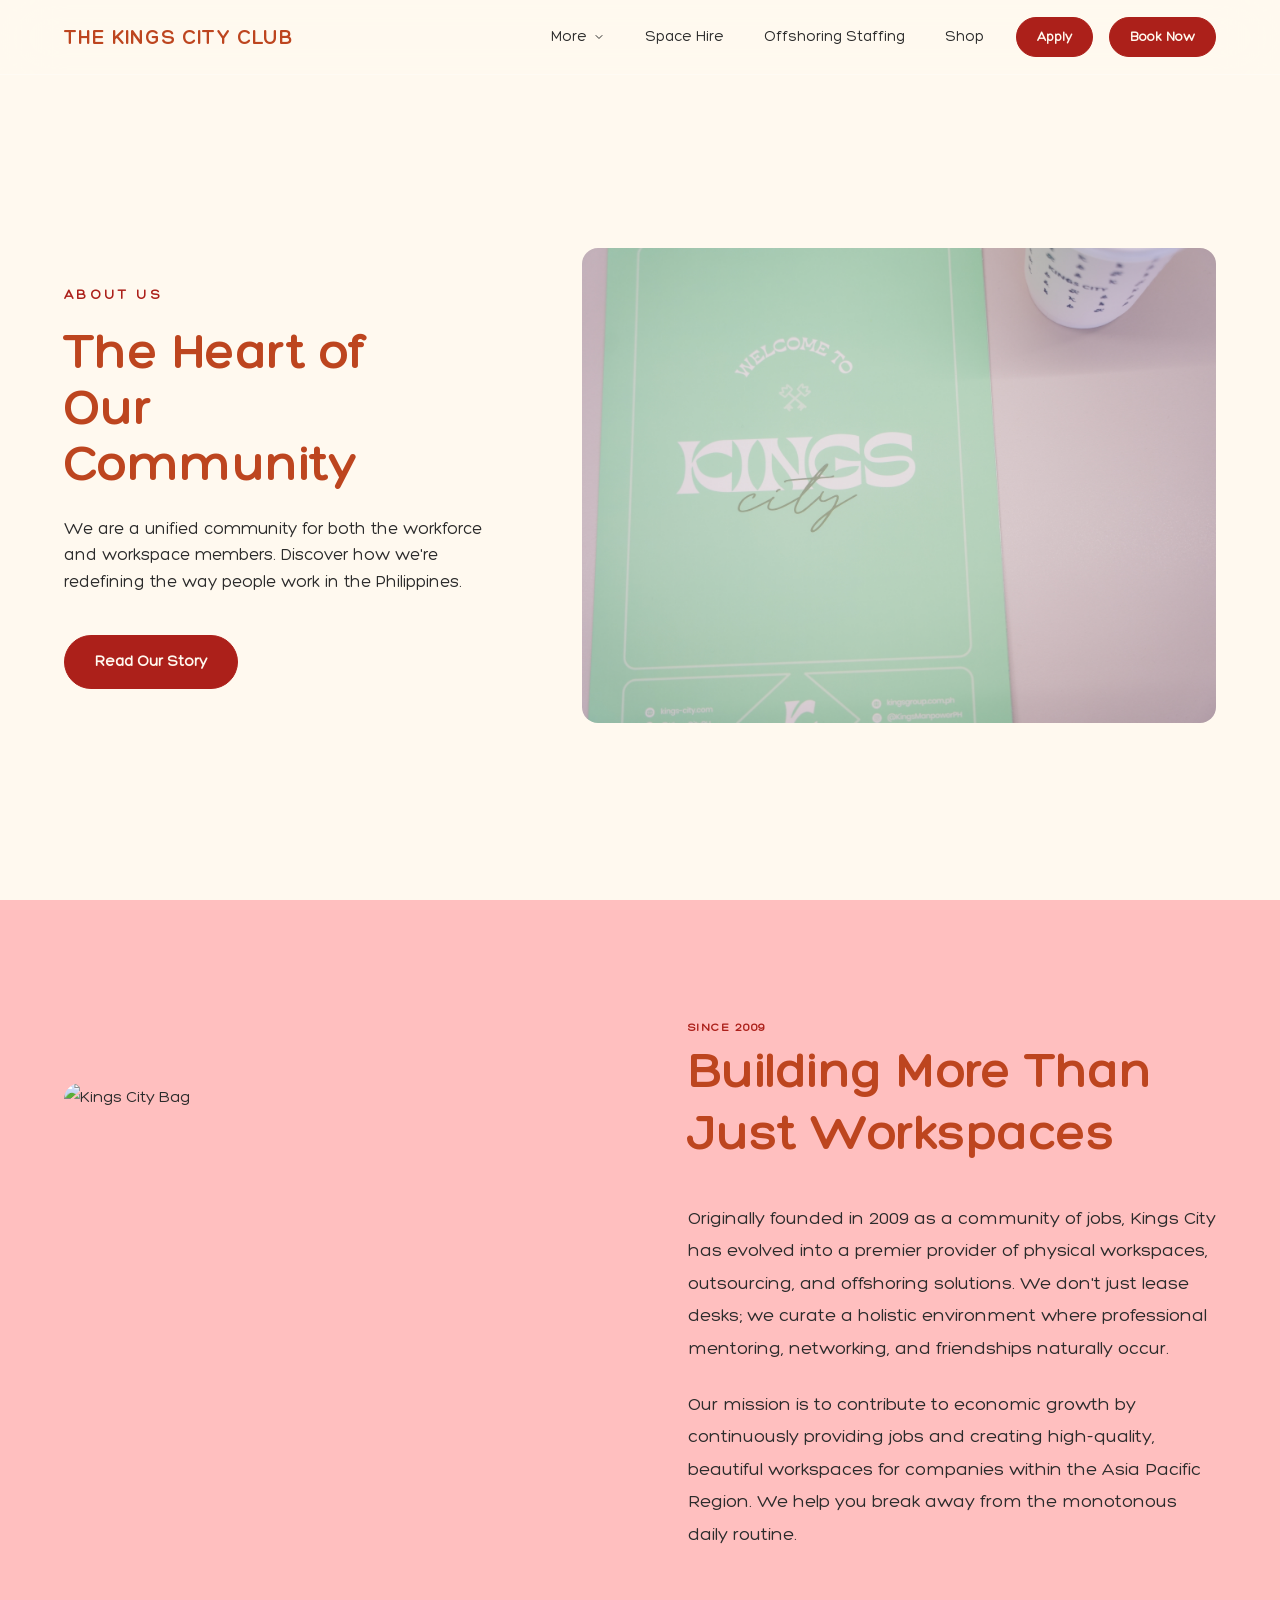
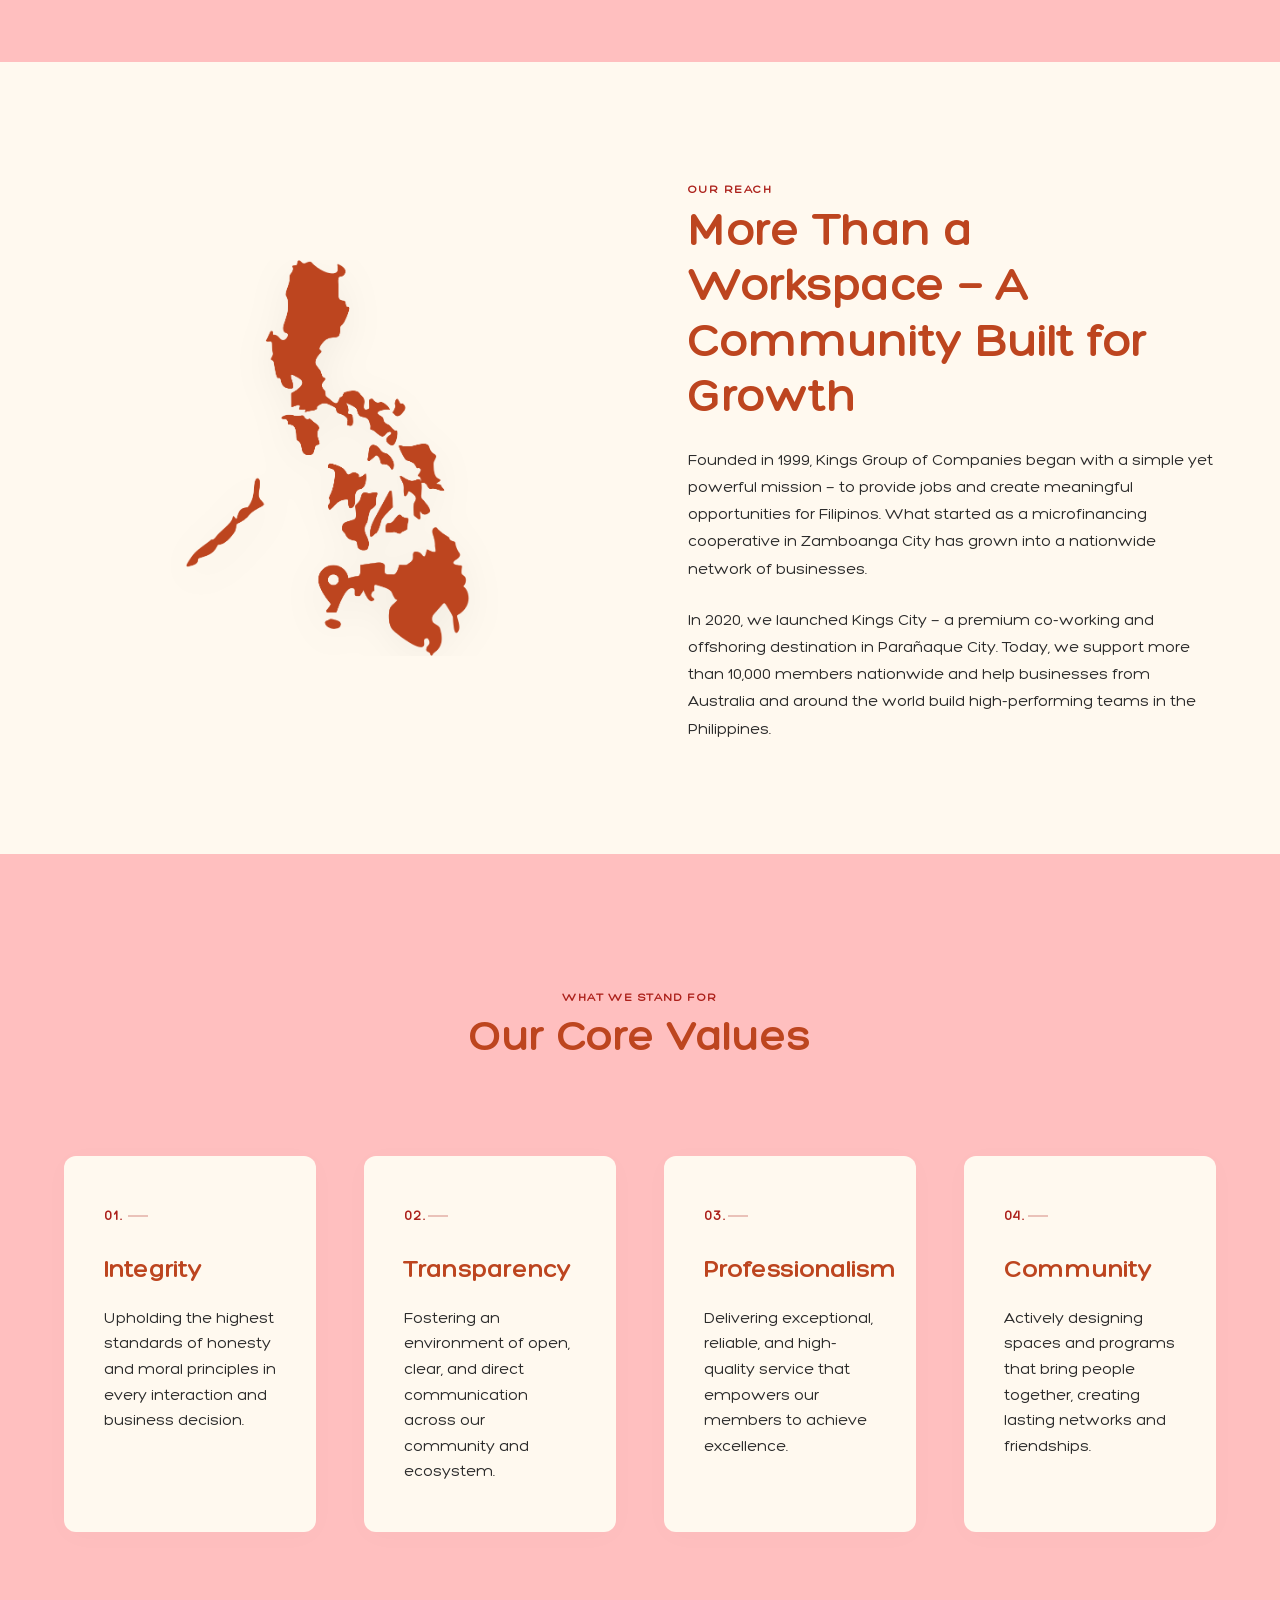
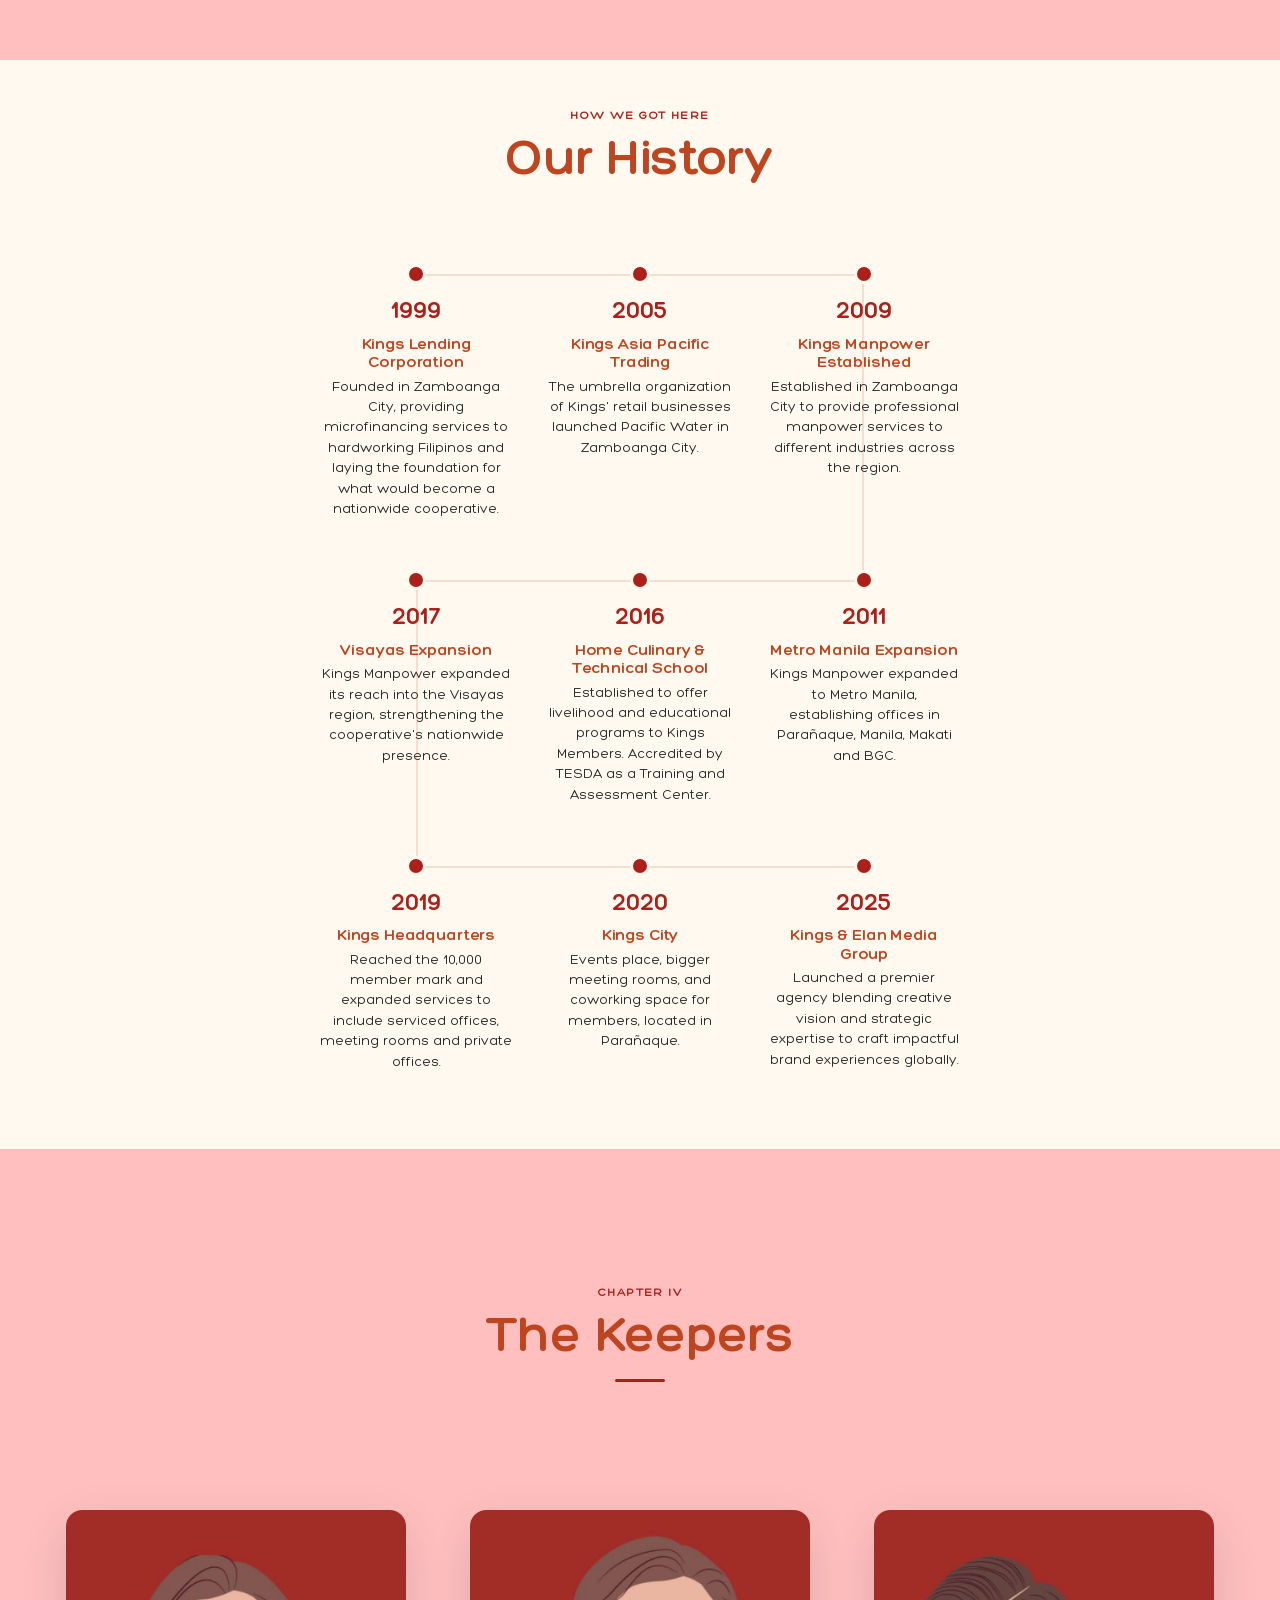
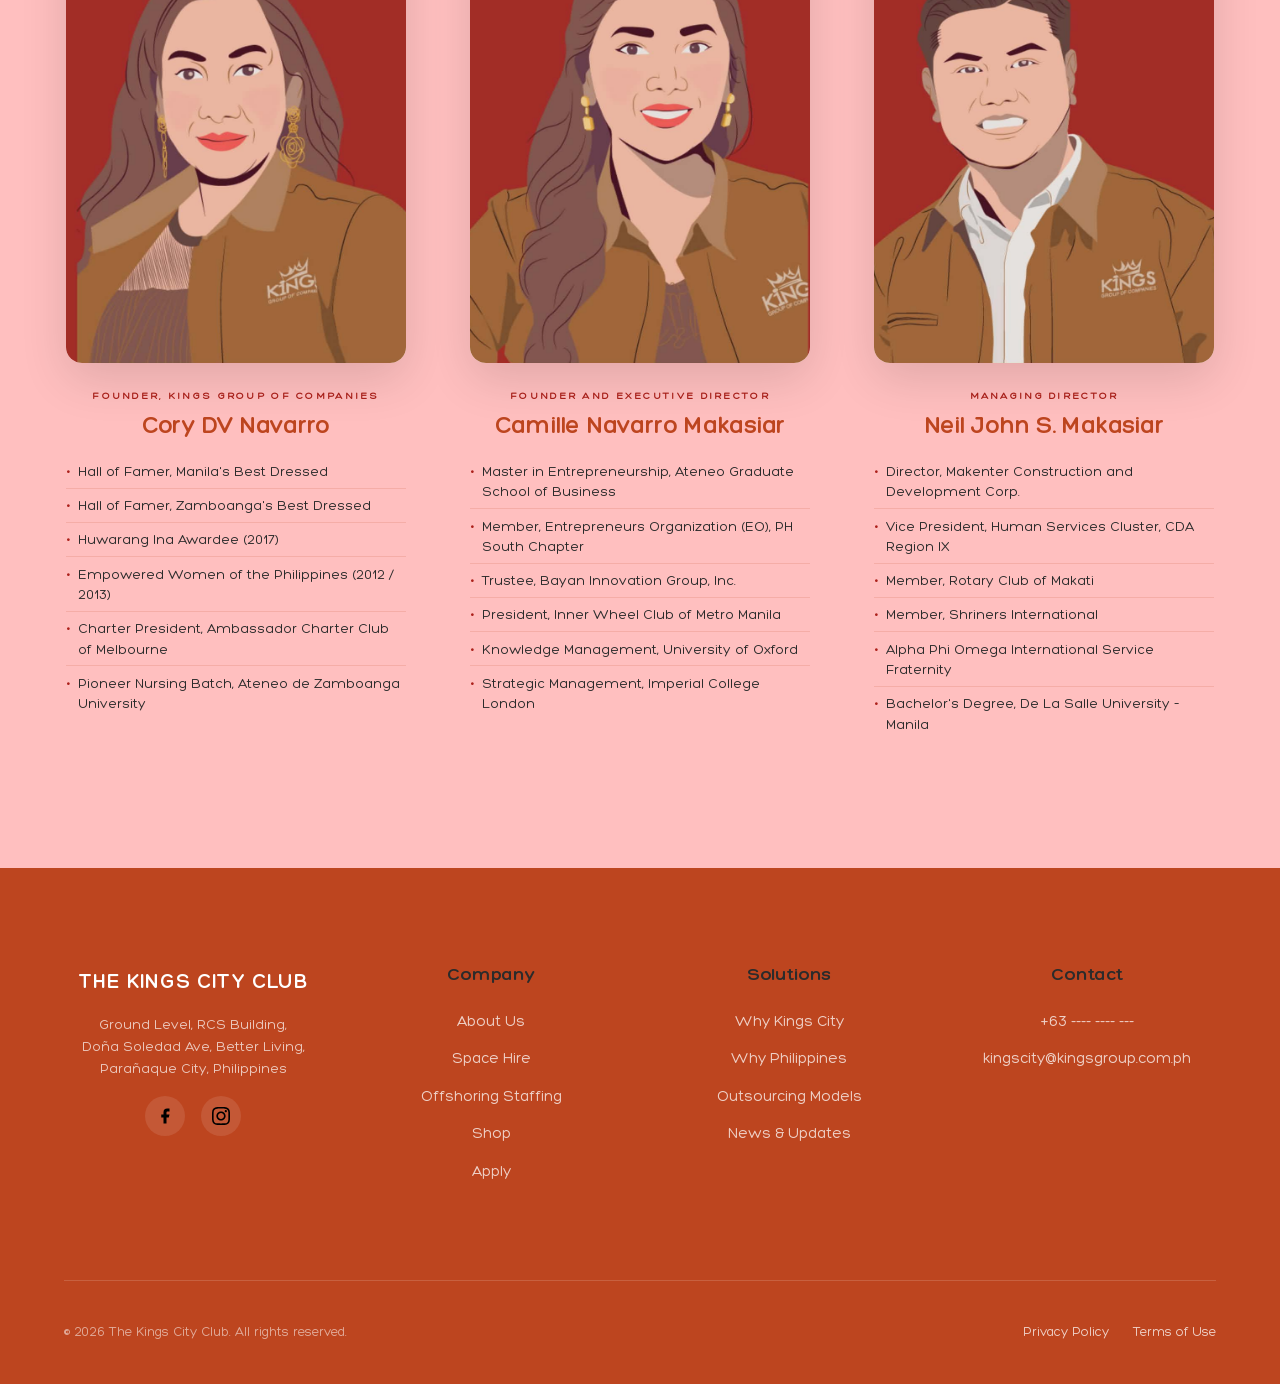
==== commit 6e3e7cb1: "Refactor gallery performance optimizations, form input fields, and clean up image assets" ====
--- a/about.html
+++ b/about.html
@@ -6,11 +6,11 @@
   <title>About Us | Kings City</title>
   <meta name="description" content="Learn about the history, mission, and community of Kings City. Providing premium workspaces and offshoring solutions since 2009.">
   
-  <!-- CSS -->
-  <link rel="stylesheet" href="assets/css/style.css?v=1.3">
-  <link rel="stylesheet" href="assets/css/layout.css?v=1.4">
+  <!-- css -->
+  <link rel="stylesheet" href="assets/css/style.css?v=4.0">
+  <link rel="stylesheet" href="assets/css/layout.css?v=4.0">
   
-  <!-- SEO / Open Graph -->
+  <!-- seo / open graph -->
   <meta property="og:title" content="About Us | Kings City">
   <meta property="og:type" content="website">
   <meta property="og:description" content="Learn about the history, mission, and community of Kings City.">
@@ -18,65 +18,53 @@
 <body>
   <a href="#main-content" class="skip-link">Skip to main content</a>
 
-  <!-- ================= GLOBAL HEADER PLACEHOLDER ================= -->
+  <!-- global header placeholder -->
   <div id="site-header-container"></div>
 
-  <!-- ================= MAIN CONTENT ================= -->
+  <!-- main content -->
   <main id="main-content">
 
-    <!-- ══════════════════════════════════════════════════
-       HERO SECTION — Card on RIGHT (Media Right, Content Left)
-    ══════════════════════════════════════════════════ -->
-    <section class="hero" style="padding-top: calc(var(--space-3xl) + 80px); min-height: 100dvh; padding-bottom: var(--space-2xl);">
+    <!-- hero section -->
+    <section class="hero premium-hero">
       <div class="container grid-12">
         <div class="col-12 split split--media-right">
-          
-          <!-- Text Content on LEFT -->
-          <div class="split__content animate-fadeInUp text-center">
-            <span class="text-overline" style="margin-bottom: var(--space-sm); display: block; letter-spacing: 0.2em;">A b o u t  U s</span>
-            <h1 class="hero__title" style="color: var(--color-main); font-size: clamp(3rem, 5vw, 4.5rem); line-height: 1.1; margin-left: auto; margin-right: auto;">The Heart of Our Community</h1>
-            <p class="hero__subtitle" style="color: var(--color-text-muted); max-width: 480px; margin-bottom: var(--space-xl); margin-left: auto; margin-right: auto;">We are a unified community for both the workforce and workspace members. Discover how we're redefining the way people work in the Philippines.</p>
-            <div class="hero__actions" style="justify-content: center;">
+
+          <!-- text content on left -->
+          <div class="split__content animate-fadeInUp hero__content--index">
+            <span class="text-overline hero__overline">About Us</span>
+            <h1 class="hero__title hero__title--inner">The Heart of Our Community</h1>
+            <p class="hero__subtitle">We are a unified community for both the workforce and workspace members. Discover how we're redefining the way people work in the Philippines.</p>
+            <div class="hero__actions hero__actions--index">
               <a href="#our-story" class="btn">
                 Read Our Story
               </a>
             </div>
           </div>
 
-          <!-- Media on RIGHT -->
+        <!-- slider on right -->
           <div class="split__media hero__slider" id="hero-slider" style="position: relative; aspect-ratio: 4/3; overflow: hidden; border-radius: var(--radius-card);">
-            <!-- Slide 1 -->
-            <div class="hero__slide is-active" style="display: flex; align-items: center; justify-content: center; color: var(--color-text-muted); font-size: 1.2rem; font-weight: 500; text-transform: uppercase; letter-spacing: 0.05em; position: absolute; inset: 0; opacity: 1; transition: opacity 1s ease-in-out; background-color: var(--color-border-light);">
-              NO IMAGE
-            </div>
-            <!-- Slide 2 -->
-            <div class="hero__slide" style="display: flex; align-items: center; justify-content: center; color: var(--color-text-muted); font-size: 1.2rem; font-weight: 500; text-transform: uppercase; letter-spacing: 0.05em; position: absolute; inset: 0; opacity: 0; transition: opacity 1s ease-in-out; background-color: var(--color-border-light);">
-              NO IMAGE
-            </div>
-            <!-- Slide 3 -->
-            <div class="hero__slide" style="display: flex; align-items: center; justify-content: center; color: var(--color-text-muted); font-size: 1.2rem; font-weight: 500; text-transform: uppercase; letter-spacing: 0.05em; position: absolute; inset: 0; opacity: 0; transition: opacity 1s ease-in-out; background-color: var(--color-border-light);">
-              NO IMAGE
-            </div>
-          </div>
-
-        </div>
-      </div>
-    </section>
-
-    <!-- ══════════════════════════════════════════════════
-       OUR STORY / MISSION
-    ══════════════════════════════════════════════════ -->
-    <section class="section" id="our-story">
+            <!-- slide 1 -->
+            <img class="hero__slide is-active" src="assets/img/kings_membership02.JPG" alt="About Kings City 1" style="position: absolute; inset: 0; width: 100%; height: 100%; object-fit: cover; opacity: 1; transition: opacity 1s ease-in-out;">
+            <!-- slide 2 -->
+            <img class="hero__slide" src="assets/img/kings_about01.jpg" alt="About Kings City 2" style="position: absolute; inset: 0; width: 100%; height: 100%; object-fit: cover; opacity: 0; transition: opacity 1s ease-in-out;">
+            <!-- slide 3 -->
+            <img class="hero__slide" src="assets/img/kings_about02.jpg" alt="About Kings City 3" style="position: absolute; inset: 0; width: 100%; height: 100%; object-fit: cover; opacity: 0; transition: opacity 1s ease-in-out;">
+          </div>
+
+          </div>
+      </div>
+    </section>
+
+    <!-- our story / mission -->
+    <section class="section content-panel section--story" id="our-story">
       <div class="container grid-12">
         <div class="col-12 split" style="align-items: center;">
           <div class="split__media">
-             <div style="display: flex; align-items: center; justify-content: center; color: var(--color-text-muted); font-size: 0.85rem; font-weight: 500; text-transform: uppercase; letter-spacing: 0.05em; width:100%; aspect-ratio:4/3; background-color: var(--color-border-light);">
-               No Image
-             </div>
+            <img src="assets/img/Kings_bag.jpg" alt="Kings City Bag" style="width: 100%; height: 100%; object-fit: cover; aspect-ratio: 4/3; border-radius: var(--radius-card);">
           </div>
           <div class="split__content">
             <span class="text-overline">Since 2009</span>
-            <h2 style="font-family: var(--font-heading); font-weight: 400; font-size: clamp(2.5rem, 4vw, 3.5rem); color: var(--color-main); margin-bottom: var(--space-lg); line-height: 1.2;">
+            <h2 style="font-family: var(--font-heading); font-weight: 400; font-size: clamp(2.5rem, 4vw, 3.5rem); color: var(--color-primary); margin-bottom: var(--space-lg); line-height: 1.2;">
               Building More Than Just Workspaces
             </h2>
             <p style="font-size: 1.125rem; color: var(--color-text-muted); line-height: 1.8; margin-bottom: var(--space-md);">
@@ -90,98 +78,82 @@
       </div>
     </section>
 
-    <!-- ══════════════════════════════════════════════════
-       PHILIPPINES MAP SECTION
-    ══════════════════════════════════════════════════ -->
-    <section class="section" style="padding: var(--space-3xl) 0;">
+    <!-- philippines map section -->
+    <section class="section content-panel section--map">
       <div class="container grid-12">
-        <div class="col-12 split" style="align-items: center;">
+        <div class="col-12 split">
+          <div class="split__media text-center">
+            <img src="assets/img/PH_Map_terracotta.png" alt="Philippine Map" style="max-width: 100%; height: auto; max-height: 400px; object-fit: contain; filter: drop-shadow(0 10px 20px rgba(0,0,0,0.05));">
+          </div>
           <div class="split__content animate-fadeInUp">
             <span class="text-overline">Our Reach</span>
-            <h2 style="font-family: var(--font-heading); font-weight: 400; font-size: clamp(2.5rem, 4vw, 3rem); color: var(--color-main); margin-bottom: var(--space-md);">
+            <h2 style="font-family: var(--font-heading); font-weight: 400; font-size: clamp(2.5rem, 4vw, 3rem); color: var(--color-primary); margin-bottom: var(--space-md);">
               More Than a Workspace — A Community Built for Growth
             </h2>
             <p style="color: var(--color-text-muted); line-height: 1.7; margin-bottom: var(--space-md);">
               Founded in 1999, Kings Group of Companies began with a simple yet powerful mission — to provide jobs and create meaningful opportunities for Filipinos. What started as a microfinancing cooperative in Zamboanga City has grown into a nationwide network of businesses.
             </p>
-            <p style="color: var(--color-text-muted); line-height: 1.7; margin-bottom: var(--space-lg);">
+            <p style="color: var(--color-text-muted); line-height: 1.7; margin-bottom: 0;">
               In 2020, we launched Kings City — a premium co-working and offshoring destination in Parañaque City. Today, we support more than 10,000 members nationwide and help businesses from Australia and around the world build high-performing teams in the Philippines.
             </p>
           </div>
-          <div class="split__media text-center" style="padding: 2rem;">
-            <img src="assets/img/PH_Map_brown.png" alt="Philippine Map" style="max-width: 100%; height: auto; max-height: 500px; object-fit: contain; filter: drop-shadow(0 10px 20px rgba(0,0,0,0.05));">
-          </div>
-        </div>
-      </div>
-    </section>
-
-    <!-- ══════════════════════════════════════════════════
-       CORE VALUES GRID
-    ══════════════════════════════════════════════════ -->
-    <style>
-      .core-value-card {
-        transition: background-color 0.3s ease, transform 0.3s ease, box-shadow 0.3s ease;
-      }
-      .core-value-card:hover {
-        background-color: #C97A40 !important;
-        transform: translateY(-5px);
-        box-shadow: 0 15px 35px rgba(201, 122, 64, 0.2) !important;
-      }
-      .core-value-card:hover h3,
-      .core-value-card:hover p {
-        color: white !important;
-      }
-    </style>
-    <section class="section" style="background-color: var(--color-bg); padding: var(--space-3xl) 0;">
-      <div class="container">
+        </div>
+      </div>
+    </section>
+
+    <!-- core values grid -->
+    <section class="core-values-section content-panel">
+      <div class="core-values-container">
         <div class="text-center" style="margin-bottom: var(--space-2xl);">
           <span class="text-overline">What We Stand For</span>
-          <h2 style="font-family: var(--font-heading); font-weight: 400; font-size: clamp(2rem, 3.5vw, 3rem); color: var(--color-main);">
+          <h2 style="font-family: var(--font-heading); font-weight: 400; font-size: clamp(2rem, 3.5vw, 3rem); color: var(--color-primary);">
             Our Core Values
           </h2>
         </div>
-        <div style="display: flex; flex-wrap: wrap; justify-content: center; gap: var(--space-xl);">
+        <div class="core-values-grid">
           
-          <div class="space-card core-value-card" style="flex: 1 1 calc(25% - var(--space-xl)); min-width: 240px; text-align: center; padding: var(--space-xl); background: white;">
-            <h3 style="color: var(--color-accent); font-family: var(--font-heading); font-size: 1.5rem; margin-bottom: 1rem; transition: color 0.3s ease;">Integrity</h3>
-            <p style="color: var(--color-text-muted); font-size: 0.95rem; transition: color 0.3s ease;">Upholding the highest standards of honesty and moral principles in every interaction and business decision.</p>
+          <div class="core-value-card">
+            <span class="core-value-number">01.</span>
+            <h3>Integrity</h3>
+            <p>Upholding the highest standards of honesty and moral principles in every interaction and business decision.</p>
           </div>
           
-          <div class="space-card core-value-card" style="flex: 1 1 calc(25% - var(--space-xl)); min-width: 240px; text-align: center; padding: var(--space-xl); background: white;">
-            <h3 style="color: var(--color-accent); font-family: var(--font-heading); font-size: 1.5rem; margin-bottom: 1rem; transition: color 0.3s ease;">Transparency</h3>
-            <p style="color: var(--color-text-muted); font-size: 0.95rem; transition: color 0.3s ease;">Fostering an environment of open, clear, and direct communication across our community and ecosystem.</p>
+          <div class="core-value-card">
+            <span class="core-value-number">02.</span>
+            <h3>Transparency</h3>
+            <p>Fostering an environment of open, clear, and direct communication across our community and ecosystem.</p>
           </div>
           
-          <div class="space-card core-value-card" style="flex: 1 1 calc(25% - var(--space-xl)); min-width: 240px; text-align: center; padding: var(--space-xl); background: white;">
-            <h3 style="color: var(--color-accent); font-family: var(--font-heading); font-size: 1.5rem; margin-bottom: 1rem; transition: color 0.3s ease;">Professionalism</h3>
-            <p style="color: var(--color-text-muted); font-size: 0.95rem; transition: color 0.3s ease;">Delivering exceptional, reliable, and high-quality service that empowers our members to achieve excellence.</p>
+          <div class="core-value-card">
+            <span class="core-value-number">03.</span>
+            <h3>Professionalism</h3>
+            <p>Delivering exceptional, reliable, and high-quality service that empowers our members to achieve excellence.</p>
           </div>
           
-          <div class="space-card core-value-card" style="flex: 1 1 calc(25% - var(--space-xl)); min-width: 240px; text-align: center; padding: var(--space-xl); background: white;">
-            <h3 style="color: var(--color-accent); font-family: var(--font-heading); font-size: 1.5rem; margin-bottom: 1rem; transition: color 0.3s ease;">Community Building</h3>
-            <p style="color: var(--color-text-muted); font-size: 0.95rem; transition: color 0.3s ease;">Actively designing spaces and programs that bring people together, creating lasting networks and friendships.</p>
-          </div>
-
-        </div>
-      </div>
-    </section>
-
-    <!-- ══════════════════════════════════════════════════
-       TIMELINE / HOW WE GOT HERE
-    ══════════════════════════════════════════════════ -->
-    <section class="section" style="padding: var(--space-lg) 0;">
+          <div class="core-value-card">
+            <span class="core-value-number">04.</span>
+            <h3>Community</h3>
+            <p>Actively designing spaces and programs that bring people together, creating lasting networks and friendships.</p>
+          </div>
+
+        </div>
+      </div>
+    </section>
+
+    <!-- timeline / how we got here -->
+    <section class="section content-panel" style="padding: var(--space-lg) 0;">
       <div class="container" style="max-width: 800px;">
         <div class="text-center" style="margin-bottom: var(--space-xl);">
           <span class="text-overline">How We Got Here</span>
-          <h2 style="font-family: var(--font-heading); font-weight: 400; font-size: clamp(2.5rem, 4vw, 3.5rem); color: var(--color-main);">
+          <h2 style="font-family: var(--font-heading); font-weight: 400; font-size: clamp(2.5rem, 4vw, 3.5rem); color: var(--color-primary);">
             Our History
           </h2>
         </div>
 
         <div class="snake-timeline">
-          <!-- ROW 1 -->
+          <!-- row 1 -->
           <div class="snake-row">
-            <!-- 1999 -->
+            <!--  -->
             <div class="snake-item">
               <div class="snake-dot"></div>
               <div class="snake-content">
@@ -190,7 +162,7 @@
                 <p class="snake-desc">Founded in Zamboanga City, providing microfinancing services to hardworking Filipinos and laying the foundation for what would become a nationwide cooperative.</p>
               </div>
             </div>
-            <!-- 2005 -->
+            <!--  -->
             <div class="snake-item">
               <div class="snake-dot"></div>
               <div class="snake-content">
@@ -199,7 +171,7 @@
                 <p class="snake-desc">The umbrella organization of Kings' retail businesses launched Pacific Water in Zamboanga City.</p>
               </div>
             </div>
-            <!-- 2009 -->
+            <!--  -->
             <div class="snake-item">
               <div class="snake-dot"></div>
               <div class="snake-content">
@@ -209,9 +181,9 @@
               </div>
             </div>
           </div>
-          <!-- ROW 2 -->
+          <!-- row 2 -->
           <div class="snake-row">
-            <!-- 2011 -->
+            <!--  -->
             <div class="snake-item">
               <div class="snake-dot"></div>
               <div class="snake-content">
@@ -220,7 +192,7 @@
                 <p class="snake-desc">Kings Manpower expanded to Metro Manila, establishing offices in Parañaque, Manila, Makati and BGC.</p>
               </div>
             </div>
-            <!-- 2016 -->
+            <!--  -->
             <div class="snake-item">
               <div class="snake-dot"></div>
               <div class="snake-content">
@@ -229,7 +201,7 @@
                 <p class="snake-desc">Established to offer livelihood and educational programs to Kings Members. Accredited by TESDA as a Training and Assessment Center.</p>
               </div>
             </div>
-            <!-- 2017 -->
+            <!--  -->
             <div class="snake-item">
               <div class="snake-dot"></div>
               <div class="snake-content">
@@ -239,9 +211,9 @@
               </div>
             </div>
           </div>
-          <!-- ROW 3 -->
+          <!-- row 3 -->
           <div class="snake-row">
-            <!-- 2019 -->
+            <!--  -->
             <div class="snake-item">
               <div class="snake-dot"></div>
               <div class="snake-content">
@@ -250,7 +222,7 @@
                 <p class="snake-desc">Reached the 10,000 member mark and expanded services to include serviced offices, meeting rooms and private offices.</p>
               </div>
             </div>
-            <!-- 2020 -->
+            <!--  -->
             <div class="snake-item">
               <div class="snake-dot"></div>
               <div class="snake-content">
@@ -259,7 +231,7 @@
                 <p class="snake-desc">Events place, bigger meeting rooms, and coworking space for members, located in Parañaque.</p>
               </div>
             </div>
-            <!-- 2025 -->
+            <!--  -->
             <div class="snake-item">
               <div class="snake-dot"></div>
               <div class="snake-content">
@@ -274,101 +246,99 @@
       </div>
     </section>
 
-    <!-- ══════════════════════════════════════════════════
-       THE FOUNDERS
-    ══════════════════════════════════════════════════ -->
-    <section class="section" style="padding: var(--space-3xl) 0;">
+    <!-- the founders -->
+    <section class="founders-section content-panel">
       <div class="container">
         <div class="text-center" style="margin-bottom: var(--space-3xl);">
           <span class="text-overline">Chapter IV</span>
-          <h2 style="font-family: var(--font-heading); font-weight: 400; font-size: clamp(2.5rem, 4vw, 3.5rem); color: var(--color-main);">
+          <h2 style="font-family: var(--font-heading); font-weight: 400; font-size: clamp(2.5rem, 4vw, 3.5rem); color: var(--color-primary);">
             The Keepers
           </h2>
-          <div style="width: 50px; height: 3px; background: var(--color-accent); margin: 1rem auto 0; border-radius: 2px;"></div>
-        </div>
-
-        <div style="display: flex; flex-wrap: wrap; justify-content: center; gap: var(--space-2xl) var(--space-xl);">
-          
-          <div style="flex: 0 1 340px; text-align: center;">
+          <div style="width: 50px; height: 3px; background: var(--color-accent-red); margin: 1rem auto 0; border-radius: 2px;"></div>
+        </div>
+
+        <div class="founders-grid">
+
+          <div class="founder-card">
             <div style="width: 100%; aspect-ratio: 3/4; background-color: var(--color-bg-ivory); border-radius: var(--radius-card); overflow: hidden; margin-bottom: 1.5rem; position: relative; box-shadow: 0 16px 48px rgba(0,0,0,.12); transition: transform .4s ease, box-shadow .4s ease;">
                <img src="assets/img/founder_cory_navarro.jpg" alt="Cory Navarro" style="width: 100%; height: 100%; object-fit: cover; transition: transform .4s ease;" onmouseover="this.style.transform='scale(1.05)'" onmouseout="this.style.transform='scale(1)'">
             </div>
-            <span style="display: block; font-size: .65rem; font-weight: 700; letter-spacing: .22em; text-transform: uppercase; color: var(--color-accent); margin-bottom: .4rem;">Founder, Kings Group of Companies</span>
-            <h3 style="color: var(--color-main); font-family: var(--font-heading); font-size: 1.5rem; margin-bottom: 1rem;">Cory DV Navarro</h3>
+            <span style="display: block; font-size: .65rem; font-weight: 700; letter-spacing: .22em; text-transform: uppercase; color: var(--color-accent-red); margin-bottom: .4rem;">Founder, Kings Group of Companies</span>
+            <h3 style="color: var(--color-primary); font-family: var(--font-heading); font-size: 1.5rem; margin-bottom: 1rem;">Cory DV Navarro</h3>
             <ul style="list-style: none; padding: 0; margin: 0; text-align: left;">
               <li style="font-size: .85rem; line-height: 1.5; color: var(--color-text-muted); padding: .4rem 0; border-bottom: 1px solid var(--color-border-light); display: flex; align-items: flex-start; gap: .5rem;">
-                <span style="color: var(--color-accent); font-weight: 700; flex-shrink: 0;">•</span> Hall of Famer, Manila's Best Dressed
-              </li>
-              <li style="font-size: .85rem; line-height: 1.5; color: var(--color-text-muted); padding: .4rem 0; border-bottom: 1px solid var(--color-border-light); display: flex; align-items: flex-start; gap: .5rem;">
-                <span style="color: var(--color-accent); font-weight: 700; flex-shrink: 0;">•</span> Hall of Famer, Zamboanga's Best Dressed
-              </li>
-              <li style="font-size: .85rem; line-height: 1.5; color: var(--color-text-muted); padding: .4rem 0; border-bottom: 1px solid var(--color-border-light); display: flex; align-items: flex-start; gap: .5rem;">
-                <span style="color: var(--color-accent); font-weight: 700; flex-shrink: 0;">•</span> Huwarang Ina Awardee (2017)
-              </li>
-              <li style="font-size: .85rem; line-height: 1.5; color: var(--color-text-muted); padding: .4rem 0; border-bottom: 1px solid var(--color-border-light); display: flex; align-items: flex-start; gap: .5rem;">
-                <span style="color: var(--color-accent); font-weight: 700; flex-shrink: 0;">•</span> Empowered Women of the Philippines (2012 / 2013)
-              </li>
-              <li style="font-size: .85rem; line-height: 1.5; color: var(--color-text-muted); padding: .4rem 0; border-bottom: 1px solid var(--color-border-light); display: flex; align-items: flex-start; gap: .5rem;">
-                <span style="color: var(--color-accent); font-weight: 700; flex-shrink: 0;">•</span> Charter President, Ambassador Charter Club of Melbourne
+                <span style="color: var(--color-accent-red); font-weight: 700; flex-shrink: 0;">&bull;</span> Hall of Famer, Manila's Best Dressed
+              </li>
+              <li style="font-size: .85rem; line-height: 1.5; color: var(--color-text-muted); padding: .4rem 0; border-bottom: 1px solid var(--color-border-light); display: flex; align-items: flex-start; gap: .5rem;">
+                <span style="color: var(--color-accent-red); font-weight: 700; flex-shrink: 0;">&bull;</span> Hall of Famer, Zamboanga's Best Dressed
+              </li>
+              <li style="font-size: .85rem; line-height: 1.5; color: var(--color-text-muted); padding: .4rem 0; border-bottom: 1px solid var(--color-border-light); display: flex; align-items: flex-start; gap: .5rem;">
+                <span style="color: var(--color-accent-red); font-weight: 700; flex-shrink: 0;">&bull;</span> Huwarang Ina Awardee (2017)
+              </li>
+              <li style="font-size: .85rem; line-height: 1.5; color: var(--color-text-muted); padding: .4rem 0; border-bottom: 1px solid var(--color-border-light); display: flex; align-items: flex-start; gap: .5rem;">
+                <span style="color: var(--color-accent-red); font-weight: 700; flex-shrink: 0;">&bull;</span> Empowered Women of the Philippines (2012 / 2013)
+              </li>
+              <li style="font-size: .85rem; line-height: 1.5; color: var(--color-text-muted); padding: .4rem 0; border-bottom: 1px solid var(--color-border-light); display: flex; align-items: flex-start; gap: .5rem;">
+                <span style="color: var(--color-accent-red); font-weight: 700; flex-shrink: 0;">&bull;</span> Charter President, Ambassador Charter Club of Melbourne
               </li>
               <li style="font-size: .85rem; line-height: 1.5; color: var(--color-text-muted); padding: .4rem 0; display: flex; align-items: flex-start; gap: .5rem;">
-                <span style="color: var(--color-accent); font-weight: 700; flex-shrink: 0;">•</span> Pioneer Nursing Batch, Ateneo de Zamboanga University
+                <span style="color: var(--color-accent-red); font-weight: 700; flex-shrink: 0;">&bull;</span> Pioneer Nursing Batch, Ateneo de Zamboanga University
               </li>
             </ul>
           </div>
 
-          <div style="flex: 0 1 340px; text-align: center;">
+          <div class="founder-card">
             <div style="width: 100%; aspect-ratio: 3/4; background-color: var(--color-bg-ivory); border-radius: var(--radius-card); overflow: hidden; margin-bottom: 1.5rem; position: relative; box-shadow: 0 16px 48px rgba(0,0,0,.12); transition: transform .4s ease, box-shadow .4s ease;">
                <img src="assets/img/founder_camille_makasiar.jpg" alt="Camille Makasiar" style="width: 100%; height: 100%; object-fit: cover; transition: transform .4s ease;" onmouseover="this.style.transform='scale(1.05)'" onmouseout="this.style.transform='scale(1)'">
             </div>
-            <span style="display: block; font-size: .65rem; font-weight: 700; letter-spacing: .22em; text-transform: uppercase; color: var(--color-accent); margin-bottom: .4rem;">Founder and Executive Director</span>
-            <h3 style="color: var(--color-main); font-family: var(--font-heading); font-size: 1.5rem; margin-bottom: 1rem;">Camille Navarro Makasiar</h3>
+            <span style="display: block; font-size: .65rem; font-weight: 700; letter-spacing: .22em; text-transform: uppercase; color: var(--color-accent-red); margin-bottom: .4rem;">Founder and Executive Director</span>
+            <h3 style="color: var(--color-primary); font-family: var(--font-heading); font-size: 1.5rem; margin-bottom: 1rem;">Camille Navarro Makasiar</h3>
             <ul style="list-style: none; padding: 0; margin: 0; text-align: left;">
               <li style="font-size: .85rem; line-height: 1.5; color: var(--color-text-muted); padding: .4rem 0; border-bottom: 1px solid var(--color-border-light); display: flex; align-items: flex-start; gap: .5rem;">
-                <span style="color: var(--color-accent); font-weight: 700; flex-shrink: 0;">•</span> Master in Entrepreneurship, Ateneo Graduate School of Business
-              </li>
-              <li style="font-size: .85rem; line-height: 1.5; color: var(--color-text-muted); padding: .4rem 0; border-bottom: 1px solid var(--color-border-light); display: flex; align-items: flex-start; gap: .5rem;">
-                <span style="color: var(--color-accent); font-weight: 700; flex-shrink: 0;">•</span> Member, Entrepreneurs Organization (EO), PH South Chapter
-              </li>
-              <li style="font-size: .85rem; line-height: 1.5; color: var(--color-text-muted); padding: .4rem 0; border-bottom: 1px solid var(--color-border-light); display: flex; align-items: flex-start; gap: .5rem;">
-                <span style="color: var(--color-accent); font-weight: 700; flex-shrink: 0;">•</span> Trustee, Bayan Innovation Group, Inc.
-              </li>
-              <li style="font-size: .85rem; line-height: 1.5; color: var(--color-text-muted); padding: .4rem 0; border-bottom: 1px solid var(--color-border-light); display: flex; align-items: flex-start; gap: .5rem;">
-                <span style="color: var(--color-accent); font-weight: 700; flex-shrink: 0;">•</span> President, Inner Wheel Club of Metro Manila
-              </li>
-              <li style="font-size: .85rem; line-height: 1.5; color: var(--color-text-muted); padding: .4rem 0; border-bottom: 1px solid var(--color-border-light); display: flex; align-items: flex-start; gap: .5rem;">
-                <span style="color: var(--color-accent); font-weight: 700; flex-shrink: 0;">•</span> Knowledge Management, University of Oxford
+                <span style="color: var(--color-accent-red); font-weight: 700; flex-shrink: 0;">&bull;</span> Master in Entrepreneurship, Ateneo Graduate School of Business
+              </li>
+              <li style="font-size: .85rem; line-height: 1.5; color: var(--color-text-muted); padding: .4rem 0; border-bottom: 1px solid var(--color-border-light); display: flex; align-items: flex-start; gap: .5rem;">
+                <span style="color: var(--color-accent-red); font-weight: 700; flex-shrink: 0;">&bull;</span> Member, Entrepreneurs Organization (EO), PH South Chapter
+              </li>
+              <li style="font-size: .85rem; line-height: 1.5; color: var(--color-text-muted); padding: .4rem 0; border-bottom: 1px solid var(--color-border-light); display: flex; align-items: flex-start; gap: .5rem;">
+                <span style="color: var(--color-accent-red); font-weight: 700; flex-shrink: 0;">&bull;</span> Trustee, Bayan Innovation Group, Inc.
+              </li>
+              <li style="font-size: .85rem; line-height: 1.5; color: var(--color-text-muted); padding: .4rem 0; border-bottom: 1px solid var(--color-border-light); display: flex; align-items: flex-start; gap: .5rem;">
+                <span style="color: var(--color-accent-red); font-weight: 700; flex-shrink: 0;">&bull;</span> President, Inner Wheel Club of Metro Manila
+              </li>
+              <li style="font-size: .85rem; line-height: 1.5; color: var(--color-text-muted); padding: .4rem 0; border-bottom: 1px solid var(--color-border-light); display: flex; align-items: flex-start; gap: .5rem;">
+                <span style="color: var(--color-accent-red); font-weight: 700; flex-shrink: 0;">&bull;</span> Knowledge Management, University of Oxford
               </li>
               <li style="font-size: .85rem; line-height: 1.5; color: var(--color-text-muted); padding: .4rem 0; display: flex; align-items: flex-start; gap: .5rem;">
-                <span style="color: var(--color-accent); font-weight: 700; flex-shrink: 0;">•</span> Strategic Management, Imperial College London
+                <span style="color: var(--color-accent-red); font-weight: 700; flex-shrink: 0;">&bull;</span> Strategic Management, Imperial College London
               </li>
             </ul>
           </div>
 
-          <div style="flex: 0 1 340px; text-align: center;">
+          <div class="founder-card">
             <div style="width: 100%; aspect-ratio: 3/4; background-color: var(--color-bg-ivory); border-radius: var(--radius-card); overflow: hidden; margin-bottom: 1.5rem; position: relative; box-shadow: 0 16px 48px rgba(0,0,0,.12); transition: transform .4s ease, box-shadow .4s ease;">
                <img src="assets/img/founder_neil_makasiar.jpg" alt="Neil John S. Makasiar" style="width: 100%; height: 100%; object-fit: cover; transition: transform .4s ease;" onmouseover="this.style.transform='scale(1.05)'" onmouseout="this.style.transform='scale(1)'">
             </div>
-            <span style="display: block; font-size: .65rem; font-weight: 700; letter-spacing: .22em; text-transform: uppercase; color: var(--color-accent); margin-bottom: .4rem;">Managing Director</span>
-            <h3 style="color: var(--color-main); font-family: var(--font-heading); font-size: 1.5rem; margin-bottom: 1rem;">Neil John S. Makasiar</h3>
+            <span style="display: block; font-size: .65rem; font-weight: 700; letter-spacing: .22em; text-transform: uppercase; color: var(--color-accent-red); margin-bottom: .4rem;">Managing Director</span>
+            <h3 style="color: var(--color-primary); font-family: var(--font-heading); font-size: 1.5rem; margin-bottom: 1rem;">Neil John S. Makasiar</h3>
             <ul style="list-style: none; padding: 0; margin: 0; text-align: left;">
               <li style="font-size: .85rem; line-height: 1.5; color: var(--color-text-muted); padding: .4rem 0; border-bottom: 1px solid var(--color-border-light); display: flex; align-items: flex-start; gap: .5rem;">
-                <span style="color: var(--color-accent); font-weight: 700; flex-shrink: 0;">•</span> Director, Makenter Construction and Development Corp.
-              </li>
-              <li style="font-size: .85rem; line-height: 1.5; color: var(--color-text-muted); padding: .4rem 0; border-bottom: 1px solid var(--color-border-light); display: flex; align-items: flex-start; gap: .5rem;">
-                <span style="color: var(--color-accent); font-weight: 700; flex-shrink: 0;">•</span> Vice President, Human Services Cluster, CDA Region IX
-              </li>
-              <li style="font-size: .85rem; line-height: 1.5; color: var(--color-text-muted); padding: .4rem 0; border-bottom: 1px solid var(--color-border-light); display: flex; align-items: flex-start; gap: .5rem;">
-                <span style="color: var(--color-accent); font-weight: 700; flex-shrink: 0;">•</span> Member, Rotary Club of Makati
-              </li>
-              <li style="font-size: .85rem; line-height: 1.5; color: var(--color-text-muted); padding: .4rem 0; border-bottom: 1px solid var(--color-border-light); display: flex; align-items: flex-start; gap: .5rem;">
-                <span style="color: var(--color-accent); font-weight: 700; flex-shrink: 0;">•</span> Member, Shriners International
-              </li>
-              <li style="font-size: .85rem; line-height: 1.5; color: var(--color-text-muted); padding: .4rem 0; border-bottom: 1px solid var(--color-border-light); display: flex; align-items: flex-start; gap: .5rem;">
-                <span style="color: var(--color-accent); font-weight: 700; flex-shrink: 0;">•</span> Alpha Phi Omega International Service Fraternity
+                <span style="color: var(--color-accent-red); font-weight: 700; flex-shrink: 0;">&bull;</span> Director, Makenter Construction and Development Corp.
+              </li>
+              <li style="font-size: .85rem; line-height: 1.5; color: var(--color-text-muted); padding: .4rem 0; border-bottom: 1px solid var(--color-border-light); display: flex; align-items: flex-start; gap: .5rem;">
+                <span style="color: var(--color-accent-red); font-weight: 700; flex-shrink: 0;">&bull;</span> Vice President, Human Services Cluster, CDA Region IX
+              </li>
+              <li style="font-size: .85rem; line-height: 1.5; color: var(--color-text-muted); padding: .4rem 0; border-bottom: 1px solid var(--color-border-light); display: flex; align-items: flex-start; gap: .5rem;">
+                <span style="color: var(--color-accent-red); font-weight: 700; flex-shrink: 0;">&bull;</span> Member, Rotary Club of Makati
+              </li>
+              <li style="font-size: .85rem; line-height: 1.5; color: var(--color-text-muted); padding: .4rem 0; border-bottom: 1px solid var(--color-border-light); display: flex; align-items: flex-start; gap: .5rem;">
+                <span style="color: var(--color-accent-red); font-weight: 700; flex-shrink: 0;">&bull;</span> Member, Shriners International
+              </li>
+              <li style="font-size: .85rem; line-height: 1.5; color: var(--color-text-muted); padding: .4rem 0; border-bottom: 1px solid var(--color-border-light); display: flex; align-items: flex-start; gap: .5rem;">
+                <span style="color: var(--color-accent-red); font-weight: 700; flex-shrink: 0;">&bull;</span> Alpha Phi Omega International Service Fraternity
               </li>
               <li style="font-size: .85rem; line-height: 1.5; color: var(--color-text-muted); padding: .4rem 0; display: flex; align-items: flex-start; gap: .5rem;">
-                <span style="color: var(--color-accent); font-weight: 700; flex-shrink: 0;">•</span> Bachelor's Degree, De La Salle University – Manila
+                <span style="color: var(--color-accent-red); font-weight: 700; flex-shrink: 0;">&bull;</span> Bachelor's Degree, De La Salle University &ndash; Manila
               </li>
             </ul>
           </div>
@@ -379,11 +349,31 @@
 
   </main>
 
-  <!-- ================= GLOBAL FOOTER PLACEHOLDER ================= -->
+  <!-- global footer placeholder -->
   <div id="site-footer-container"></div>
 
-  <!-- Global Navigation & Partial Loader -->
-  <script src="assets/js/navigation.js?v=2"></script>
-
+  <!-- global navigation & partial loader -->
+  <script src="assets/js/navigation.js?v=3"></script>
+
+  <!-- page specific: hero slider -->
+  <script>
+    (function() {
+      const slider = document.getElementById('hero-slider');
+      if (!slider) return;
+      const slides = slider.querySelectorAll('.hero__slide');
+      if (slides.length < 2) return;
+      let current = 0;
+      setInterval(() => {
+        slides[current].style.opacity = '0';
+        slides[current].classList.remove('is-active');
+        current = (current + 1) % slides.length;
+        slides[current].style.opacity = '1';
+        slides[current].classList.add('is-active');
+      }, 4000);
+    })();
+  </script>
 </body>
-</html>+</html>
+
+
+
--- a/assets/css/style.css
+++ b/assets/css/style.css
@@ -1,162 +1,65 @@
-/* ==========================================================================
-   STYLE.CSS — Kings City Design System
-   IDENTITY: Design Tokens, Typography, Reset, Component Primitives
-   Palette: Brown / Teal / Cream — Liquid Glass UI
-   NO BLACK THEME — #000000 forbidden for UI surfaces
-   ========================================================================== */
-
-/* --------------------------------------------------------------------------
-   1. @font-face — Self-Hosted Typography
-   Butler (woff2) + Roboto (ttf static)
-   -------------------------------------------------------------------------- */
-
-/* Butler — Serif Heading Family */
+/* style.css — kings city design system */
+
+/* @font-face — self-hosted typography */
+
+/* hero-light — custom typography */
 @font-face {
-  font-family: 'Butler';
-  src: url('../fonts/butler/Butler FREE/Webfont formats/Woff2/Butler-Free-Lgt.woff2') format('woff2');
-  font-weight: 300;
+  font-family: 'Hero-Light-Bold';
+  src: url('../fonts/Hero-Light-Bold.ttf') format('truetype');
+  font-weight: 700;
   font-style: normal;
   font-display: swap;
 }
 
 @font-face {
-  font-family: 'Butler';
-  src: url('../fonts/butler/Butler FREE/Webfont formats/Woff2/Butler-Free-Rmn.woff2') format('woff2');
+  font-family: 'Hero-Light-Regular';
+  src: url('../fonts/Hero-Light-Regular.ttf') format('truetype');
   font-weight: 400;
   font-style: normal;
   font-display: swap;
 }
 
-@font-face {
-  font-family: 'Butler';
-  src: url('../fonts/butler/Butler FREE/Webfont formats/Woff2/Butler-Free-Med.woff2') format('woff2');
-  font-weight: 500;
-  font-style: normal;
-  font-display: swap;
-}
-
-@font-face {
-  font-family: 'Butler';
-  src: url('../fonts/butler/Butler FREE/Webfont formats/Woff2/Butler-Free-Bd.woff2') format('woff2');
-  font-weight: 700;
-  font-style: normal;
-  font-display: swap;
-}
-
-@font-face {
-  font-family: 'Butler';
-  src: url('../fonts/butler/Butler FREE/Webfont formats/Woff2/Butler-Free-XBd.woff2') format('woff2');
-  font-weight: 800;
-  font-style: normal;
-  font-display: swap;
-}
-
-@font-face {
-  font-family: 'Butler';
-  src: url('../fonts/butler/Butler FREE/Webfont formats/Woff2/Butler-Free-Blk.woff2') format('woff2');
-  font-weight: 900;
-  font-style: normal;
-  font-display: swap;
-}
-
-/* Roboto — Sans-Serif Body Family */
-@font-face {
-  font-family: 'Roboto';
-  src: url('../fonts/Roboto/static/Roboto-Light.ttf') format('truetype');
-  font-weight: 300;
-  font-style: normal;
-  font-display: swap;
-}
-
-@font-face {
-  font-family: 'Roboto';
-  src: url('../fonts/Roboto/static/Roboto-Regular.ttf') format('truetype');
-  font-weight: 400;
-  font-style: normal;
-  font-display: swap;
-}
-
-@font-face {
-  font-family: 'Roboto';
-  src: url('../fonts/Roboto/static/Roboto-Medium.ttf') format('truetype');
-  font-weight: 500;
-  font-style: normal;
-  font-display: swap;
-}
-
-@font-face {
-  font-family: 'Roboto';
-  src: url('../fonts/Roboto/static/Roboto-SemiBold.ttf') format('truetype');
-  font-weight: 600;
-  font-style: normal;
-  font-display: swap;
-}
-
-@font-face {
-  font-family: 'Roboto';
-  src: url('../fonts/Roboto/static/Roboto-Bold.ttf') format('truetype');
-  font-weight: 700;
-  font-style: normal;
-  font-display: swap;
-}
-
-@font-face {
-  font-family: 'Roboto';
-  src: url('../fonts/Roboto/static/Roboto-Italic.ttf') format('truetype');
-  font-weight: 400;
-  font-style: italic;
-  font-display: swap;
-}
-
-
-/* --------------------------------------------------------------------------
-   2. CSS Custom Properties — Design Tokens
-   -------------------------------------------------------------------------- */
+/* css custom properties — design tokens */
 
 :root {
-  /* ── Primary Palette ── */
-  --color-main:         #964B14;   /* Brown — branding, headings            */
-  --color-secondary:    #D07040;   /* Warm support                          */
-  --color-accent:       #4F7C82;   /* Teal — CTA, links, highlights         */
-
-  /* ── Background ── */
-  --color-bg:           #FFFDD0;   /* Cream background                      */
-  --color-bg-warm:      #FFF8E7;   /* Slightly warmer cream for alt sections */
-  --color-bg-sand:      #F5F0E8;   /* Sandy warm — gallery/locations         */
-  --color-bg-ivory:     #FEFCF6;   /* Near-white ivory — trust bar/members   */
-
-  /* ── Text ── */
-  --color-text:         #2B2B2B;   /* Softer than pure black                */
-  --color-text-light:   #FFFFFF;   /* Light text on dark surfaces            */
-  --color-text-muted:   #6B5E53;   /* Subdued captions / meta               */
-
-  /* ── UI Support ── */
-  --color-border:       #5A4636;   /* Warm dark border                      */
-  --color-border-light: rgba(150, 75, 20, 0.15); /* Subtle glass borders   */
-  --color-btn-hover:    #C97A40;   /* Muted orange hover                    */
-
-  /* ── Typography ── */
-  --font-heading:       'Butler', Georgia, 'Times New Roman', serif;
-  --font-body:          'Roboto', 'Segoe UI', Arial, sans-serif;
-
-  /* ── Shape ── */
+  /* ── Brand Color Hierarchy (Finalized 2026-05-21) ── */
+  --color-primary:      #BD451F;       /* Earthy Terracotta — branding & headings */
+  --color-secondary:    #FFBFBF;       /* Soft Blush — even content panels background */
+  --color-accent-red:   #AC201A;       /* Deep Red — official primary button background */
+  --color-accent-gold:  #FBCB77;       /* Muted Gold — prestige accents & status indicators only */
+  --color-bg-ivory:     #FFF9EF;       /* Warm Ivory — hero & odd content panels background */
+  --color-btn-hover:    #8E1510;       /* Crimson Maroon — premium deep button hover state */
+  --color-text:         #2B2B2B;       /* Charcoal — primary text */
+  --color-border:       rgba(189, 69, 31, 0.2); /* Subtly tinted luxury separator lines */
+  --color-border-light: rgba(189, 69, 31, 0.15); /* Lighter separator used in timeline lines and borders */
+
+  /* ── legacy aliases kept for layout.css compatibility ── */
+  /* These map old names to new canonical values so no layout.css rules break */
+  --color-accent:       var(--color-accent-red);   /* Deep Red (button alias) */
+  --color-hover:        var(--color-btn-hover);     /* Crimson Maroon (hover alias) */
+
+  /* ── typography ── */
+  --font-heading:       'Hero-Light-Bold', sans-serif;
+  --font-body:          'Hero-Light-Regular', sans-serif;
+
+  /* ── shape ── */
   --radius-pill:        9999px;
   --radius-card:        16px;
   --radius-card-sm:     12px;
 
-  /* ── Glass UI Tokens ── */
-  --glass-bg:           rgba(255, 253, 208, 0.55);
-  --glass-bg-strong:    rgba(255, 253, 208, 0.78);
-  --glass-bg-dark:      rgba(90, 70, 54, 0.65);
+  /* ── glass ui tokens ── */
+  --glass-bg:           rgba(255, 255, 255, 0.55);
+  --glass-bg-strong:    rgba(255, 255, 255, 0.78);
+  --glass-bg-dark:      rgba(189, 69, 31, 0.65);
   --glass-blur:         blur(18px);
   --glass-blur-strong:  blur(28px);
-  --glass-border:       1px solid rgba(150, 75, 20, 0.2);
-  --glass-border-light: 1px solid rgba(255, 253, 208, 0.35);
+  --glass-border:       1px solid rgba(189, 69, 31, 0.2);
+  --glass-border-light: 1px solid rgba(255, 255, 255, 0.35);
   --glass-shadow:       0 8px 32px rgba(0, 0, 0, 0.08);
   --glass-shadow-lg:    0 16px 48px rgba(0, 0, 0, 0.12);
 
-  /* ── Spacing Scale (The Commons rhythm) ── */
-  --space-xs:           0.5rem;    /* 8px  */
+  /* ── spacing scale (the commons rhythm) ── */
+  --space-xs:           0.5rem;    /* 8px */
   --space-sm:           1rem;      /* 16px */
   --space-md:           1.5rem;    /* 24px */
   --space-lg:           2.5rem;    /* 40px */
@@ -164,16 +67,16 @@
   --space-2xl:          6rem;      /* 96px */
   --space-3xl:          8rem;      /* 128px */
 
-  /* ── Section Vertical Rhythm ── */
+  /* ── section vertical rhythm ── */
   --section-padding-y:  clamp(2.5rem, 4vw, 3.5rem);
 
-  /* ── Transitions ── */
+  /* ── transitions ── */
   --ease-smooth:        cubic-bezier(0.4, 0, 0.2, 1);
   --transition-fast:    0.2s var(--ease-smooth);
   --transition-base:    0.35s var(--ease-smooth);
   --transition-slow:    0.5s var(--ease-smooth);
 
-  /* ── Z-Index Scale ── */
+  /* ── z-index scale ── */
   --z-header:           1000;
   --z-mega-menu:        999;
   --z-overlay:          998;
@@ -181,9 +84,7 @@
 }
 
 
-/* --------------------------------------------------------------------------
-   3. Global Reset & Base Styles
-   -------------------------------------------------------------------------- */
+/* global reset & base styles */
 
 *,
 *::before,
@@ -207,7 +108,7 @@
   font-size: 1rem;
   line-height: 1.7;
   color: var(--color-text);
-  background-color: var(--color-bg);
+  background-color: var(--color-bg-ivory);
   overflow-x: hidden;
 }
 
@@ -221,7 +122,7 @@
 }
 
 a {
-  color: var(--color-accent);
+  color: var(--color-accent-red);
   text-decoration: none;
   transition: color var(--transition-fast);
 }
@@ -250,16 +151,13 @@
 }
 
 
-/* --------------------------------------------------------------------------
-   4. Typography System
-   ALWAYS Butler for headings, ALWAYS Roboto for body
-   -------------------------------------------------------------------------- */
+/* typography system */
 
 h1, h2, h3, h4 {
   font-family: var(--font-heading);
   font-weight: 700;
   line-height: 1.15;
-  color: var(--color-main);
+  color: var(--color-primary);
   letter-spacing: -0.01em;
 }
 
@@ -313,46 +211,68 @@
   font-weight: 600;
   letter-spacing: 0.12em;
   text-transform: uppercase;
-  color: var(--color-accent);
-}
-
-
-/* --------------------------------------------------------------------------
-   5. Component Primitives — Buttons
-   ALWAYS pill-shaped — border-radius: 9999px
-   -------------------------------------------------------------------------- */
-
-.btn {
+  color: var(--color-accent-red);
+}
+
+
+/* component primitives — buttons */
+
+/* Primary Button (btn, btn-primary, submit, cta-button) */
+.btn,
+.btn-primary,
+button[type="submit"],
+.cta-button {
   display: inline-flex;
   align-items: center;
   justify-content: center;
   gap: 0.5rem;
   padding: 0.8125rem 1.875rem;
   border-radius: var(--radius-pill);
-  background: var(--color-accent);
-  color: var(--color-text-light);
+  background-color: var(--color-accent-red) !important;
+  color: var(--color-bg-ivory) !important;
   font-family: var(--font-body);
   font-weight: 600;
   font-size: 0.9375rem;
   text-decoration: none;
-  border: none;
+  border: 1px solid var(--color-accent-red);
   cursor: pointer;
-  transition: background var(--transition-fast),
-              transform var(--transition-fast),
-              box-shadow var(--transition-fast);
+  transition: all 0.3s ease-in-out;
   white-space: nowrap;
 }
 
-.btn:hover {
-  background: #C97A40 !important;
-  color: var(--color-text-light) !important;
+.btn:hover,
+.btn-primary:hover,
+button[type="submit"]:hover,
+.cta-button:hover {
+  background-color: var(--color-btn-hover) !important;
+  color: var(--color-bg-ivory) !important;
+  border-color: var(--color-btn-hover) !important;
   transform: translateY(-2px);
-  box-shadow: 0 6px 24px rgba(201, 122, 64, 0.3) !important;
-}
-
-.btn:active {
+  box-shadow: 0 6px 24px rgba(142, 21, 16, 0.25);
+}
+
+.btn:active,
+.btn-primary:active,
+button[type="submit"]:active,
+.cta-button:active {
   transform: translateY(0);
   box-shadow: none;
+}
+
+/* Secondary / Ghost / Outline Buttons */
+.btn-secondary,
+.btn-outline {
+  background-color: transparent !important;
+  color: var(--color-primary) !important;
+  border: 1px solid var(--color-primary) !important;
+  transition: all 0.3s ease-in-out;
+}
+
+.btn-secondary:hover,
+.btn-outline:hover {
+  background-color: rgba(189, 69, 31, 0.08) !important;
+  color: var(--color-primary) !important;
+  transform: translateY(-2px);
 }
 
 .btn--large {
@@ -365,22 +285,23 @@
   font-size: 0.8125rem;
 }
 
-/* Button with arrow SVG icon */
-.btn svg {
+/* button with arrow svg icon */
+.btn svg,
+.btn-primary svg,
+.cta-button svg {
   width: 1em;
   height: 1em;
   transition: transform var(--transition-fast);
 }
 
-.btn:hover svg {
+.btn:hover svg,
+.btn-primary:hover svg,
+.cta-button:hover svg {
   transform: translateX(3px);
 }
 
 
-/* --------------------------------------------------------------------------
-   6. Component Primitives — Glass Card
-   ALWAYS glassmorphism for elevated surfaces
-   -------------------------------------------------------------------------- */
+/* component primitives — glass card */
 
 .card-glass {
   background: var(--glass-bg);
@@ -419,7 +340,7 @@
   font-family: var(--font-heading);
   font-size: 1.25rem;
   font-weight: 700;
-  color: var(--color-main);
+  color: var(--color-primary);
   margin-bottom: var(--space-xs);
 }
 
@@ -430,9 +351,7 @@
 }
 
 
-/* --------------------------------------------------------------------------
-   7. Utility Classes
-   -------------------------------------------------------------------------- */
+/* utility classes */
 
 .sr-only {
   position: absolute;
@@ -463,9 +382,7 @@
 }
 
 
-/* --------------------------------------------------------------------------
-   8. Skip Link (Accessibility)
-   -------------------------------------------------------------------------- */
+/* skip link (accessibility) */
 
 .skip-link {
   position: absolute;
@@ -473,8 +390,8 @@
   left: 1rem;
   z-index: calc(var(--z-header) + 10);
   padding: 0.75rem 1.5rem;
-  background: var(--color-accent);
-  color: var(--color-text-light);
+  background: var(--color-accent-red);
+  color: var(--color-bg-ivory);
   border-radius: var(--radius-pill);
   font-weight: 600;
   transition: top var(--transition-fast);
@@ -485,37 +402,49 @@
 }
 
 
-/* --------------------------------------------------------------------------
-   9. Section-level Decoration
-   -------------------------------------------------------------------------- */
+/* section-level decoration */
 
 .section {
   padding-top: var(--section-padding-y);
   padding-bottom: var(--section-padding-y);
 }
 
-/* Alternating Section Backgrounds (White -> Cream) */
-:where(main > section:nth-of-type(odd)) {
-  background-color: #FFFFFF;
-}
-
-:where(main > section:nth-of-type(even)) {
-  background-color: var(--color-bg); /* Cream */
-}
-
+/* ── HERO: Locked to Warm Ivory — prevents any background bleed ── */
+#hero-section,
+.premium-hero {
+  background-color: var(--color-bg-ivory) !important;
+  background-image: none !important;
+}
+
+/* ── FINAL ALTERNATING LAYOUT RHYTHM ──
+   LAYER A (odd panels)  → Warm Ivory  var(--color-bg-ivory)
+   LAYER B (even panels) → Soft Blush  var(--color-secondary)
+   Hero counts as position 0, so 1st content-panel = odd = Ivory.
+*/
+.content-panel:nth-of-type(odd) {
+  background-color: var(--color-bg-ivory);
+}
+
+.content-panel:nth-of-type(even) {
+  background-color: var(--color-secondary);
+}
+
+/* ── Legacy section modifier overrides ── */
+/* .section--alt now maps to Soft Blush (was Gold) */
 .section--alt {
-  background-color: var(--color-bg-warm);
-}
-
+  background-color: var(--color-secondary);
+}
+
+/* Dark terracotta sections (kept for impact/social proof panels) */
 .section--teal {
-  background-color: var(--color-accent);
-  color: var(--color-text-light);
+  background-color: var(--color-accent-red);
+  color: var(--color-bg-ivory);
 }
 
 .section--teal h2,
 .section--teal h3,
 .section--teal h4 {
-  color: var(--color-text-light);
+  color: var(--color-bg-ivory);
 }
 
 .section--teal .text-lead {
@@ -523,13 +452,13 @@
 }
 
 .section--brown {
-  background-color: var(--color-main);
-  color: var(--color-text-light);
+  background-color: var(--color-primary);
+  color: var(--color-bg-ivory);
 }
 
 .section--brown h2,
 .section--brown h3 {
-  color: var(--color-text-light);
+  color: var(--color-bg-ivory);
 }
 
 .section__header {
@@ -543,7 +472,7 @@
 .divider {
   width: 60px;
   height: 3px;
-  background: var(--color-accent);
+  background: var(--color-accent-red);
   border: none;
   border-radius: var(--radius-pill);
   margin: var(--space-md) 0;
--- a/assets/css/layout.css
+++ b/assets/css/layout.css
@@ -1,14 +1,6 @@
-/* ==========================================================================
-   LAYOUT.CSS â€” Kings City Adaptive Layout Blueprint
-   BLUEPRINT: Mobile-First 12-Column Grid + Adaptive Breakpoints
-   Modeled on The Commons (thecommons.com.au) whitespace logic
-   ========================================================================== */
-
-/* --------------------------------------------------------------------------
-   1. Container System
-   The Commons uses a centered max-width container with generous padding.
-   Mobile-first: narrow padding â†’ expansive desktop whitespace.
-   -------------------------------------------------------------------------- */
+/* layout.css — kings city adaptive layout blueprint */
+
+/* container system */
 
 .container {
   width: 100%;
@@ -34,17 +26,14 @@
 }
 
 
-/* --------------------------------------------------------------------------
-   2. Grid System â€” 12-Column CSS Grid
-   Base: stacked single-column (mobile-first)
-   -------------------------------------------------------------------------- */
+/* grid system — 12-column css grid */
 
 .grid {
   display: grid;
   gap: var(--space-md);
 }
 
-/* Column span utilities â€” mobile: full width by default */
+/* column span utilities — mobile: full width by default */
 .col-1,
 .col-2,
 .col-3,
@@ -60,7 +49,7 @@
   grid-column: span 1;
 }
 
-/* Grid presets */
+/* grid presets */
 .grid-2 {
   display: grid;
   gap: var(--space-md);
@@ -86,9 +75,7 @@
 }
 
 
-/* --------------------------------------------------------------------------
-   3. Flexbox Utility Layouts
-   -------------------------------------------------------------------------- */
+/* flexbox utility layouts */
 
 .flex {
   display: flex;
@@ -135,10 +122,7 @@
 }
 
 
-/* --------------------------------------------------------------------------
-   4. Header â€” Sticky Glass Header
-   Glassmorphism with scroll state toggle
-   -------------------------------------------------------------------------- */
+/* header — sticky glass header */
 
 .site-header {
   position: fixed;
@@ -153,17 +137,17 @@
     box-shadow var(--transition-base);
 }
 
-/* Initial state: white glass header */
+/* initial state: ivory glass header */
 .site-header:not(.is-scrolled) {
-  background: rgba(255, 255, 255, 0.78);
+  background: rgba(255, 249, 239, 0.85); /* Ivory with glass effect */
   backdrop-filter: var(--glass-blur-strong);
   -webkit-backdrop-filter: var(--glass-blur-strong);
   border-bottom: var(--glass-border-light);
 }
 
-/* Scrolled state: brown glass header */
+/* scrolled state: brown glass header */
 .site-header.is-scrolled {
-  background: rgba(150, 75, 20, 0.88);
+  background: rgba(189, 69, 31, 0.88);
   backdrop-filter: var(--glass-blur-strong);
   -webkit-backdrop-filter: var(--glass-blur-strong);
   box-shadow: var(--glass-shadow);
@@ -181,7 +165,7 @@
   align-items: center;
   gap: 0.75rem;
   text-decoration: none;
-  color: var(--color-main);
+  color: var(--color-primary);
   transition: color var(--transition-base);
   animation: logoReveal 0.8s cubic-bezier(0.22, 1, 0.36, 1) both;
 }
@@ -202,7 +186,7 @@
   color: var(--color-text-light);
 }
 
-/* Logo icon: toggle between black and white images */
+/* logo icon: toggle between black and white images */
 .site-header__logo .logo-white {
   display: none;
 }
@@ -228,9 +212,7 @@
 }
 
 
-/* --------------------------------------------------------------------------
-   5. Desktop Navigation (hidden on mobile, visible at 1024px+)
-   -------------------------------------------------------------------------- */
+/* desktop navigation (hidden on mobile, visible at 1024px+) */
 
 .nav-desktop {
   display: none;
@@ -239,7 +221,7 @@
 .nav-desktop__list {
   display: flex;
   align-items: center;
-  gap: 1.5rem; /* Slightly reduced for better fit with 2 buttons */
+  gap: 1.5rem; /* slightly reduced for better fit with 2 buttons */
 }
 
 .nav-desktop__link {
@@ -270,16 +252,16 @@
 }
 
 .nav-desktop__link:hover {
-  color: #C97A40 !important;
+  color: var(--color-accent) !important;
 }
 
 .site-header.is-scrolled .nav-desktop__link:hover {
-  color: #C97A40 !important;
+  color: var(--color-accent) !important;
 }
 
 .nav-desktop__link:hover::after {
   width: 100%;
-  background: #C97A40 !important;
+  background: var(--color-accent) !important;
 }
 
 .nav-desktop__actions {
@@ -289,9 +271,7 @@
 }
 
 
-/* --------------------------------------------------------------------------
-   6. Mobile Navigation â€” Hamburger + Drawer
-   -------------------------------------------------------------------------- */
+/* mobile navigation — hamburger + drawer */
 
 .nav-mobile-toggle {
   display: flex;
@@ -306,32 +286,59 @@
   cursor: pointer;
   z-index: calc(var(--z-drawer) + 1);
   padding: 0;
+  position: relative;
 }
 
 .nav-mobile-toggle__bar {
   display: block;
   width: 24px;
   height: 2px;
-  background: var(--color-main);
+  background: var(--color-primary);
   border-radius: var(--radius-pill);
   transition: transform var(--transition-base),
     opacity var(--transition-fast);
 }
 
-/* Hamburger X transform when drawer is open */
-.nav-mobile-toggle.is-active .nav-mobile-toggle__bar:nth-child(1) {
-  transform: translateY(7px) rotate(45deg);
-}
-
-.nav-mobile-toggle.is-active .nav-mobile-toggle__bar:nth-child(2) {
+/* hide burger bars and show svg x when drawer is open */
+.nav-mobile-toggle__burger {
+  display: flex;
+  flex-direction: column;
+  gap: 5px;
+  align-items: center;
+  justify-content: center;
+  transition: opacity var(--transition-fast), transform var(--transition-base);
+}
+
+.nav-mobile-toggle__close {
+  display: none;
+  color: var(--color-primary);
+  position: absolute;
+}
+
+.nav-mobile-toggle.is-active .nav-mobile-toggle__burger {
   opacity: 0;
-}
-
-.nav-mobile-toggle.is-active .nav-mobile-toggle__bar:nth-child(3) {
-  transform: translateY(-7px) rotate(-45deg);
-}
-
-/* Mobile Drawer */
+  transform: rotate(90deg);
+}
+
+.nav-mobile-toggle.is-active .nav-mobile-toggle__close {
+  display: block;
+}
+
+/* mobile drawer */
+.nav-drawer__close {
+  position: absolute;
+  top: 1.5rem;
+  right: 1.5rem;
+  background: none;
+  border: none;
+  cursor: pointer;
+  padding: 0.5rem;
+  display: flex;
+  align-items: center;
+  justify-content: center;
+  z-index: 10;
+}
+
 .nav-drawer {
   position: fixed;
   top: 0;
@@ -381,7 +388,7 @@
   font-family: var(--font-heading);
   font-size: 1.5rem;
   font-weight: 700;
-  color: var(--color-main);
+  color: var(--color-primary);
   text-decoration: none;
   border-bottom: 1px solid var(--color-border-light);
   transition: color var(--transition-fast),
@@ -394,78 +401,204 @@
 }
 
 
-/* --------------------------------------------------------------------------
-   7. Hero Section â€” Full Viewport with Image Background
-   -------------------------------------------------------------------------- */
+/* hero section — split layout adaptive (unified across all pages) */
 
 .hero {
   position: relative;
   min-height: 100vh;
   min-height: 100dvh;
   display: flex;
-  align-items: flex-end;
+  align-items: flex-start; /* changed from center to anchor top position */
+  padding-top: calc(var(--space-3xl) + 120px); /* increased for consistent breathing room */
   padding-bottom: var(--space-2xl);
   overflow: hidden;
 }
 
-.hero__bg {
+/* page-specific background logic (mandate: white vs cream rhythm) */
+.hero--white { background-color: var(--color-bg-ivory); }
+.hero--cream { background-color: var(--color-bg-ivory); }
+
+.hero__slider {
+  position: relative;
+  width: 100%;
+  aspect-ratio: 4 / 3; /* consistent desktop ratio */
+  overflow: hidden;
+  border-radius: var(--radius-card);
+}
+
+.hero__slide {
+  display: flex;
+  align-items: center;
+  justify-content: center;
+  color: var(--color-text-muted);
+  font-size: 1.2rem;
+  font-weight: 500;
+  text-transform: uppercase;
+  letter-spacing: 0.05em;
   position: absolute;
   inset: 0;
-  z-index: -2;
-}
-
-.hero__bg img {
-  width: 100%;
-  height: 100%;
-  object-fit: cover;
-}
-
-.hero__overlay {
-  position: absolute;
-  inset: 0;
-  z-index: -1;
-  background: linear-gradient(to top,
-      rgba(150, 75, 20, 0.75) 0%,
-      rgba(150, 75, 20, 0.35) 40%,
-      rgba(255, 253, 208, 0.1) 100%);
-}
-
-.hero__content {
-  position: relative;
-  z-index: 1;
-  max-width: 700px;
+  opacity: 0;
+  transition: opacity 1s ease-in-out;
+  background-color: var(--color-border-light);
+}
+
+.hero__slide.is-active {
+  opacity: 1;
+}
+
+.hero__overline {
+  display: block;
+  margin-bottom: 1rem;
+  letter-spacing: 0.25em;
+  font-size: 0.85rem;
+  color: var(--color-accent);
+  font-weight: 700;
+  text-transform: uppercase;
 }
 
 .hero__title {
-  color: var(--color-text-light);
+  color: var(--color-primary);
+  font-size: clamp(2.5rem, 5vw, 4.5rem);
+  line-height: 1.1;
   margin-bottom: var(--space-md);
+  margin-left: auto;
+  margin-right: auto;
+}
+
+/* modifier to prevent long titles from stretching the hero row taller than the slider card */
+.hero__title--inner {
+  font-size: clamp(2rem, 4vw, 3.5rem);
+  max-width: 14ch; /* force a balanced wrap */
 }
 
 .hero__subtitle {
-  font-family: var(--font-body);
-  font-size: clamp(1rem, 2vw, 1.25rem);
-  font-weight: 400;
-  color: rgba(255, 255, 255, 0.85);
-  line-height: 1.65;
-  margin-bottom: var(--space-lg);
-  max-width: 540px;
-}
-
-.hero__actions {
-  display: flex;
-  flex-wrap: wrap;
-  gap: var(--space-sm);
-}
-
-
-/* --------------------------------------------------------------------------
-   8. Trust Bar â€” Brand Logos
-   -------------------------------------------------------------------------- */
+  color: var(--color-text-muted);
+  max-width: 480px;
+  margin-bottom: var(--space-xl);
+  margin-left: auto;
+  margin-right: auto;
+  font-size: 1.05rem;
+  line-height: 1.6;
+}
+
+.hero__actions--center {
+  display: flex;
+  justify-content: center;
+}
+
+/* index-specific hero mobile logic (the commons style) */
+.hero__content--index {
+  text-align: left;
+}
+
+.hero__content--index .hero__title,
+.hero__content--index .hero__subtitle {
+  margin-left: 0;
+  margin-right: 0;
+}
+
+.hero__actions--index {
+  justify-content: flex-start !important;
+}
+
+
+
+/* responsive adaptations (strict mobile-first) */
+
+@media (max-width: 1023px) {
+  .hero {
+    padding-top: calc(var(--space-md) + 80px);
+  }
+  
+  .hero .split {
+    gap: var(--space-md);
+  }
+
+  /* keep hero media on top while stacked */
+  .hero .split__media {
+    order: -1;
+  }
+  
+  .hero .split__content {
+    order: 1;
+  }
+}
+
+@media (max-width: 767px) {
+  .hero {
+    padding-top: 80px;
+    padding-bottom: var(--space-xl);
+    min-height: auto;
+    overflow: visible;
+  }
+  
+  /* break out of container on mobile for edge-to-edge media */
+  .hero .container {
+    padding-left: 0;
+    padding-right: 0;
+  }
+  
+  .hero .split {
+    gap: 0;
+  }
+  
+  .hero .split__content {
+    padding-top: var(--space-sm);
+    padding-left: 1.25rem;
+    padding-right: 1.25rem;
+  }
+
+  .hero__slider {
+    aspect-ratio: 16 / 10;
+    margin-bottom: 0;
+    border-radius: 0;
+  }
+
+  .hero__title {
+    font-size: clamp(2.25rem, 9vw, 3rem);
+  }
+}
+
+/* compact viewport catch-all (< 700px height or < 480px width) */
+@media (max-width: 480px), (max-height: 700px) and (max-width: 767px) {
+  .hero {
+    padding-top: 70px;
+    padding-bottom: var(--space-md);
+  }
+
+  .hero__slider {
+    aspect-ratio: 16 / 7;
+    margin-bottom: 0;
+  }
+
+  .hero__title {
+    font-size: 1.75rem;
+    margin-bottom: 0.5rem;
+  }
+
+  .hero__subtitle {
+    font-size: 0.85rem;
+    margin-bottom: var(--space-lg);
+    line-height: 1.45;
+  }
+
+  .hero__overline {
+    margin-bottom: 0.5rem;
+    font-size: 0.65rem;
+  }
+}
+
+
+/* trust bar — brand logos */
+
+.trust-bar-section {
+  padding: 5rem 0;
+}
 
 .trust-bar-wrapper {
   overflow: hidden;
   width: 100%;
-  padding: var(--space-md) 0;
+  padding: var(--space-xs) 0;
   mask-image: linear-gradient(to right, transparent, black 10%, black 90%, transparent);
   -webkit-mask-image: linear-gradient(to right, transparent, black 10%, black 90%, transparent);
 }
@@ -474,94 +607,104 @@
   display: flex;
   flex-wrap: nowrap;
   align-items: center;
-  gap: var(--space-xl);
   width: max-content;
-  animation: scrollTrustBar 360s linear infinite;
+  animation: marquee-scroll 25s linear infinite;
 }
 
 .trust-bar:hover {
   animation-play-state: paused;
 }
 
-@keyframes scrollTrustBar {
+@keyframes marquee-scroll {
   0% {
     transform: translateX(0);
   }
 
   100% {
-    /* Translate left by half of its total width, plus half the gap to align perfectly */
-    transform: translateX(calc(-50% - (var(--space-xl) / 2)));
-  }
+    transform: translateX(-50%);
+  }
+}
+
+.trust-bar__logo-box {
+  height: 40px;
+  margin: 0 2.5rem;
+  flex-shrink: 0;
+  display: flex;
+  align-items: center;
+  justify-content: center;
 }
 
 .trust-bar__logo {
-  max-height: 64px;
   width: auto;
-  max-width: 180px;
+  height: 100%;
+  max-width: 150px;
   object-fit: contain;
   filter: grayscale(20%) contrast(80%);
   transition: filter var(--transition-base), transform var(--transition-base);
-  animation: logoFloat 3s ease-in-out infinite;
-}
-
-.trust-bar__logo:nth-child(2) {
-  animation-delay: 0.3s;
-}
-
-.trust-bar__logo:nth-child(3) {
-  animation-delay: 0.6s;
-}
-
-.trust-bar__logo:nth-child(4) {
-  animation-delay: 0.9s;
-}
-
-.trust-bar__logo:nth-child(5) {
-  animation-delay: 1.2s;
-}
-
-.trust-bar__logo:nth-child(6) {
-  animation-delay: 0.15s;
-}
-
-.trust-bar__logo:nth-child(7) {
-  animation-delay: 0.45s;
-}
-
-.trust-bar__logo:nth-child(8) {
-  animation-delay: 0.75s;
-}
-
-.trust-bar__logo:nth-child(9) {
-  animation-delay: 1.05s;
-}
-
-.trust-bar__logo:nth-child(10) {
-  animation-delay: 0.5s;
-}
-
-@keyframes logoFloat {
-
-  0%,
-  100% {
-    transform: translateY(0);
-  }
-
-  50% {
-    transform: translateY(-6px);
-  }
 }
 
 .trust-bar__logo:hover {
   filter: grayscale(0%) contrast(100%);
-  animation-play-state: paused;
-  transform: scale(1.1) translateY(-4px);
-}
-
-
-/* --------------------------------------------------------------------------
-   9. Feature Cards Grid Section
-   -------------------------------------------------------------------------- */
+  transform: scale(1.1);
+}
+
+
+/* logo banner section — uniform horizontal grid */
+
+.logo-banner {
+  padding: 6rem 0;
+  background-color: var(--color-bg-ivory); /* inherits Ivory via content-panel alternating rhythm */
+  border-top: 1px solid rgba(189, 69, 31, 0.05);
+  border-bottom: 1px solid rgba(189, 69, 31, 0.05);
+}
+
+.logo-banner__grid {
+  display: flex;
+  flex-wrap: wrap;
+  align-items: center;
+  justify-content: center;
+  gap: var(--space-xl) var(--space-2xl);
+  max-width: 1200px;
+  margin: 0 auto;
+}
+
+.logo-banner__item {
+  display: flex;
+  align-items: center;
+  justify-content: center;
+  width: 160px;
+  height: 50px;
+  opacity: 0.75;
+  transition: opacity var(--transition-base), transform var(--transition-base);
+}
+
+.logo-banner__item:hover {
+  opacity: 1;
+  transform: translateY(-2px);
+}
+
+.logo-banner__item img {
+  width: 100%;
+  height: 100%;
+  object-fit: contain;
+}
+
+@media (max-width: 767px) {
+  .logo-banner {
+    padding: var(--space-xl) 0;
+  }
+  
+  .logo-banner__grid {
+    gap: var(--space-lg) var(--space-xl);
+  }
+  
+  .logo-banner__item {
+    width: 140px;
+    height: 40px;
+  }
+}
+
+/* feature cards grid section */
 
 .features-grid {
   display: grid;
@@ -581,7 +724,7 @@
   display: flex;
   align-items: center;
   justify-content: center;
-  background: rgba(79, 124, 130, 0.1);
+  background: rgba(251, 203, 119, 0.1);
   border-radius: 50%;
   color: var(--color-accent);
 }
@@ -604,15 +747,23 @@
 }
 
 
-/* --------------------------------------------------------------------------
-   10. Split Content Section (Image + Text side by side on desktop)
-   -------------------------------------------------------------------------- */
+/* split content section (image + text side by side on desktop) */
 
 .split {
   display: grid;
   grid-template-columns: 1fr;
   gap: var(--space-lg);
   align-items: center;
+}
+
+/* ensure media is always on top on mobile, mirroring the commons pattern */
+@media (max-width: 767px) {
+  .split__media {
+    order: -1;
+  }
+  .split__content {
+    order: 1;
+  }
 }
 
 .split__media {
@@ -640,9 +791,7 @@
 }
 
 
-/* --------------------------------------------------------------------------
-   11. Spaces Showcase Cards
-   -------------------------------------------------------------------------- */
+/* spaces showcase cards */
 
 .spaces-grid {
   display: grid;
@@ -650,6 +799,31 @@
   gap: var(--space-md);
 }
 
+/* mobile carousel for spaces (the commons pattern) */
+@media (max-width: 767px) {
+  .spaces-grid {
+    display: flex;
+    flex-wrap: nowrap;
+    overflow-x: auto;
+    scroll-snap-type: x mandatory;
+    scroll-padding-left: 1.25rem;
+    -webkit-overflow-scrolling: touch;
+    padding-bottom: var(--space-sm);
+    margin-left: -1.25rem;
+    margin-right: -1.25rem;
+    padding-left: 1.25rem;
+    padding-right: 1.25rem;
+    scrollbar-width: none; /* firefox */
+  }
+  .spaces-grid::-webkit-scrollbar {
+    display: none; /* chrome/safari */
+  }
+  .spaces-grid > .space-card {
+    flex: 0 0 85%;
+    scroll-snap-align: start;
+  }
+}
+
 .space-card {
   overflow: hidden;
   cursor: pointer;
@@ -657,21 +831,142 @@
   flex-direction: column;
 }
 
-/* Core Values Specific Cards */
+@media (max-width: 767px) {
+  .section--map {
+    padding-top: var(--space-sm) !important;
+    padding-bottom: var(--space-sm) !important;
+  }
+  .section--map .split {
+    gap: 0 !important;
+  }
+  .section--map .split__media img {
+    max-height: 200px !important;
+  }
+}
+
+/* core values specific cards and section */
+
+.core-values-section {
+  background-color: var(--color-bg-ivory);
+  padding: 8rem 0;
+}
+
+.core-values-container {
+  max-width: 1200px;
+  margin: 0 auto;
+  padding-left: 1.5rem;
+  padding-right: 1.5rem;
+}
+
+.core-values-grid {
+  display: grid;
+  grid-template-columns: repeat(auto-fit, minmax(250px, 1fr));
+  gap: 3rem;
+  align-items: stretch;
+}
+
 .core-value-card {
-  transition: background-color 0.3s ease, transform 0.3s ease, box-shadow 0.3s ease;
-  border-radius: var(--radius-card);
+  background: var(--color-bg-ivory);
+  padding: 3rem 2.5rem;
+  text-align: left;
+  border-radius: 12px;
+  box-shadow: 0 4px 30px rgba(0, 0, 0, 0.02);
+  transition: transform 0.4s ease, box-shadow 0.4s ease;
+  display: flex;
+  flex-direction: column;
+  align-items: flex-start;
+  justify-content: flex-start;
+  height: 100%;
+}
+
+.core-value-number {
+  display: block;
+  font-family: var(--font-body);
+  font-weight: 700;
+  font-size: 0.85rem;
+  color: var(--color-accent);
+  letter-spacing: 0.1em;
+  margin-bottom: 1.5rem;
+  position: relative;
+}
+
+.core-value-number::after {
+  content: '';
+  position: absolute;
+  top: 50%;
+  left: 24px;
+  width: 20px;
+  height: 1px;
+  background-color: var(--color-accent);
+  transform: translateY(-50%);
+  opacity: 0.5;
+}
+
+.core-value-card h3 {
+  color: var(--color-primary);
+  font-family: var(--font-heading);
+  font-size: 1.6rem;
+  font-weight: 600;
+  margin-bottom: 1.25rem;
+  line-height: 1.3;
+}
+
+.core-value-card p {
+  color: var(--color-text); /* deeper, sophisticated muted slate */
+  font-size: 1rem;
+  line-height: 1.6;
+  margin-bottom: 0;
 }
 
 .core-value-card:hover {
-  background-color: var(--color-accent) !important;
-  transform: translateY(-5px);
-  box-shadow: 0 15px 35px rgba(201, 122, 64, 0.2) !important;
-}
-
-.core-value-card:hover h3,
-.core-value-card:hover p {
-  color: var(--color-bg) !important;
+  transform: translateY(-8px);
+  box-shadow: 0 20px 40px rgba(189, 69, 31, 0.06);
+}
+
+/* Tablet */
+@media (max-width: 1024px) {
+  .core-values-grid {
+    grid-template-columns: repeat(2, 1fr);
+    gap: 2rem;
+  }
+}
+
+/* Mobile */
+@media (max-width: 767px) {
+  .core-values-section {
+    padding: 3rem 0; /* tightened section padding */
+  }
+  .core-values-container {
+    padding-left: 0;
+    padding-right: 0;
+  }
+  .core-values-container > .text-center {
+    margin-bottom: var(--space-xl) !important; /* tighter header margin */
+    padding-left: 1.25rem;
+    padding-right: 1.25rem;
+  }
+  .core-values-grid {
+    display: flex;
+    flex-wrap: nowrap;
+    overflow-x: auto;
+    scroll-snap-type: x mandatory;
+    scroll-padding-left: 1.25rem;
+    -webkit-overflow-scrolling: touch;
+    padding-bottom: var(--space-md);
+    padding-left: 1.25rem;
+    padding-right: 1.25rem;
+    gap: var(--space-sm); /* tightened gap */
+    scrollbar-width: none; /* firefox */
+  }
+  .core-values-grid::-webkit-scrollbar {
+    display: none; /* chrome/safari */
+  }
+  .core-values-grid > .core-value-card {
+    flex: 0 0 80%; /* cards take up 80% of width, showing a peek of the next */
+    scroll-snap-align: start;
+    height: auto;
+    padding: 2.5rem 2rem; /* slightly tighter internal padding for mobile */
+  }
 }
 
 .space-card__img-wrap {
@@ -702,7 +997,7 @@
   border-radius: var(--radius-pill);
   font-size: 0.75rem;
   font-weight: 600;
-  color: var(--color-main);
+  color: var(--color-primary);
 }
 
 .space-card__body {
@@ -713,7 +1008,7 @@
   font-family: var(--font-heading);
   font-size: 1.25rem;
   font-weight: 700;
-  color: var(--color-main);
+  color: var(--color-primary);
   margin-bottom: 0.375rem;
 }
 
@@ -746,9 +1041,7 @@
 }
 
 
-/* --------------------------------------------------------------------------
-   12. CTA Banner â€” Full-Width Call to Action
-   -------------------------------------------------------------------------- */
+/* cta banner — full-width call to action */
 
 .cta-banner {
   position: relative;
@@ -763,7 +1056,7 @@
   z-index: -1;
   background: linear-gradient(135deg,
       var(--color-accent) 0%,
-      #3a6268 100%);
+      var(--color-primary) 100%);
 }
 
 .cta-banner h2 {
@@ -778,14 +1071,68 @@
 }
 
 
-/* --------------------------------------------------------------------------
-   13. Journal Preview (Latest Reports)
-   -------------------------------------------------------------------------- */
+/* journal preview (latest reports) */
 
 .journal-grid {
   display: grid;
   grid-template-columns: 1fr;
   gap: var(--space-md);
+}
+
+.journal-grid > article {
+  display: flex;
+  flex-direction: column;
+  height: 100%;
+  min-height: 500px; /* Forces cards in different sections to match height */
+}
+
+.journal-grid > article > div:last-child {
+  display: flex;
+  flex-direction: column;
+  flex-grow: 1;
+}
+
+.journal-grid > article > div:last-child > div:last-child {
+  margin-top: auto;
+}
+
+/* mobile carousel for journal (the commons pattern) */
+@media (max-width: 767px) {
+  .journal-grid {
+    display: flex;
+    flex-wrap: nowrap;
+    overflow-x: auto;
+    scroll-snap-type: x mandatory;
+    scroll-padding-left: 1.25rem;
+    -webkit-overflow-scrolling: touch;
+    padding-bottom: var(--space-sm);
+    margin-left: -1.25rem;
+    margin-right: -1.25rem;
+    padding-left: 1.25rem;
+    padding-right: 1.25rem;
+    scrollbar-width: none;
+    align-items: stretch; /* Enforce uniform heights across the row */
+  }
+  .journal-grid::-webkit-scrollbar {
+    display: none;
+  }
+  .journal-grid > article {
+    flex: 0 0 85%;
+    flex-shrink: 0; /* Prevent crushing */
+    width: 85%;
+    max-width: 320px; /* Optional cap to keep them looking good on large phones */
+    height: auto;
+    scroll-snap-align: start;
+  }
+  .journal-cta-wrap--desktop {
+    display: none !important;
+  }
+}
+
+@media (min-width: 768px) {
+  .journal-cta-wrap--mobile {
+    display: none !important;
+  }
 }
 
 .journal-card__img {
@@ -811,7 +1158,7 @@
   font-family: var(--font-heading);
   font-size: 1.15rem;
   font-weight: 700;
-  color: var(--color-main);
+  color: var(--color-primary);
   margin-bottom: var(--space-xs);
 }
 
@@ -822,12 +1169,10 @@
 }
 
 
-/* --------------------------------------------------------------------------
-   14. Footer
-   -------------------------------------------------------------------------- */
+/* footer */
 
 .site-footer {
-  background: var(--color-main);
+  background: var(--color-primary);
   color: var(--color-text-light);
   padding: var(--space-2xl) 0 var(--space-lg);
 }
@@ -919,24 +1264,10 @@
 }
 
 
-/* ==========================================================================
-   RESPONSIVE BREAKPOINTS â€” Mobile-First, Desktop-Adaptive
-   The UI reorganizes (not just scales) at each breakpoint.
-   ==========================================================================
-
-   Base (< 480px)  â†’ Single column, stacked layout (DEFAULT)
-   480px           â†’ Minor spacing adjustments
-   768px           â†’ 2-column grids, side-by-side cards
-   1024px          â†’ Mega menu visible, 3-column sections
-   1280px          â†’ Full 12-column grid active
-   1440px          â†’ Expanded whitespace, premium spacing
-   1920px          â†’ Full HD desktop parity (The Commons standard)
-   ========================================================================== */
-
-
-/* --------------------------------------------------------------------------
-   BP: 480px â€” Large Mobile
-   -------------------------------------------------------------------------- */
+/* responsive breakpoints — mobile-first, desktop-adaptive */
+
+
+/* bp: 480px — large mobile */
 
 @media (min-width: 480px) {
   .container {
@@ -958,9 +1289,7 @@
 }
 
 
-/* --------------------------------------------------------------------------
-   BP: 768px â€” Tablet
-   -------------------------------------------------------------------------- */
+/* bp: 768px — tablet */
 
 @media (min-width: 768px) {
   :root {
@@ -990,13 +1319,7 @@
   }
 
   .hero .split {
-    grid-template-columns: 1.3fr 1fr;
-    align-items: center;
-  }
-
-  /* When card is on the RIGHT (DOM order: content, media) — mirror proportions */
-  .hero .split--media-right {
-    grid-template-columns: 1fr 1.3fr;
+    grid-template-columns: 1fr;
   }
 
   .split--reverse {
@@ -1013,6 +1336,15 @@
 
   .journal-grid {
     grid-template-columns: repeat(2, 1fr);
+  }
+
+  /* center the 3rd journal card on ipad view (2 columns) */
+  .journal-grid > article:last-child:nth-child(odd) {
+    grid-column: 1 / -1;
+    justify-self: center;
+    width: 100%;
+    /* max width is exactly 50% minus half the gap so it matches the other cards */
+    max-width: calc(50% - (var(--space-md) / 2));
   }
 
   .footer-grid {
@@ -1024,15 +1356,15 @@
     justify-content: space-between;
   }
 
-  .hero__content {
+  .hero .split__content {
     max-width: 600px;
   }
-}
-
-
-/* --------------------------------------------------------------------------
-   BP: 1024px â€” Small Desktop (Mega Menu Activates)
-   -------------------------------------------------------------------------- */
+
+
+}
+
+
+/* bp: 1024px — small desktop (mega menu activates) */
 
 @media (min-width: 1024px) {
   :root {
@@ -1044,11 +1376,11 @@
     padding-right: 3rem;
   }
 
-  /* Desktop Nav ON, Mobile Toggle OFF */
+  /* desktop nav on, mobile toggle off */
   .nav-desktop {
     display: flex;
     align-items: center;
-    gap: 2rem; /* Consistent spacing between the link list and the action button */
+    gap: 2rem; /* consistent spacing between the link list and the action button */
   }
 
   .nav-mobile-toggle {
@@ -1075,22 +1407,37 @@
     grid-template-columns: repeat(3, 1fr);
   }
 
+  /* reset centering for 3-column desktop view */
+  .journal-grid > article:last-child:nth-child(odd) {
+    grid-column: auto;
+    justify-self: auto;
+    max-width: none;
+  }
+
   .footer-grid {
     grid-template-columns: repeat(4, 1fr);
-  }
-
-  .hero {
-    align-items: center;
-    padding-bottom: 0;
   }
 
   .hero .split {
     grid-template-columns: 1.5fr 1fr;
     gap: var(--space-2xl);
-  }
-
+    align-items: center;
+  }
+
+  /* when card is on the right — vertically center content at desktop */
   .hero .split--media-right {
     grid-template-columns: 1fr 1.5fr;
+    align-items: flex-start; /* Anchor top to prevent jumping */
+  }
+
+  /* left content column at desktop — vertically centered */
+  .hero .split--media-right .split__content {
+    text-align: left;
+    align-self: stretch; /* Stretch to row height (dictated by the card) */
+    display: flex;
+    flex-direction: column;
+    justify-content: center; /* Vertically center the text within its container */
+    align-items: flex-start; /* Left align the flex items */
   }
 
   .hero__content {
@@ -1112,9 +1459,7 @@
 }
 
 
-/* --------------------------------------------------------------------------
-   BP: 1280px â€” Full Desktop (12-Column Grid Active)
-   -------------------------------------------------------------------------- */
+/* bp: 1280px — full desktop (12-column grid active) */
 
 @media (min-width: 1280px) {
   .container {
@@ -1127,7 +1472,7 @@
     gap: var(--space-md);
   }
 
-  /* Column span utilities for 12-col desktop */
+  /* column span utilities for 12-col desktop */
   .col-1 {
     grid-column: span 1;
   }
@@ -1194,9 +1539,7 @@
 }
 
 
-/* --------------------------------------------------------------------------
-   BP: 1440px â€” Large Desktop (Expanded Whitespace)
-   -------------------------------------------------------------------------- */
+/* bp: 1440px — large desktop (expanded whitespace) */
 
 @media (min-width: 1440px) {
   :root {
@@ -1230,10 +1573,7 @@
 }
 
 
-/* --------------------------------------------------------------------------
-   BP: 1920px â€” Full HD Desktop Parity (The Commons Standard)
-   Premium layout: maximum content width, generous whitespace
-   -------------------------------------------------------------------------- */
+/* bp: 1920px — full hd desktop parity (the commons standard) */
 
 @media (min-width: 1920px) {
   .container {
@@ -1276,9 +1616,7 @@
 }
 
 
-/* --------------------------------------------------------------------------
-   Animations â€” Micro-interactions for premium feel
-   -------------------------------------------------------------------------- */
+/* animations — micro-interactions for premium feel */
 
 @keyframes fadeInUp {
   from {
@@ -1310,7 +1648,7 @@
   animation: fadeIn 0.5s var(--ease-smooth) both;
 }
 
-/* Staggered children animation */
+/* staggered children animation */
 .stagger-children>*:nth-child(1) {
   animation-delay: 0s;
 }
@@ -1335,7 +1673,7 @@
   animation-delay: 0.5s;
 }
 
-/* Scroll-triggered reveal (applied via JS IntersectionObserver) */
+/* scroll-triggered reveal (applied via js intersectionobserver) */
 .reveal {
   opacity: 0;
   transform: translateY(30px);
@@ -1348,105 +1686,10 @@
   transform: translateY(0);
 }
 
-/* --------------------------------------------------------------------------
-   SVG Line-Drawing Animation (What Defines Us icons)
-   -------------------------------------------------------------------------- */
-
-.defines-icon {
-  overflow: visible;
-}
-
-.defines-icon path,
-.defines-icon line,
-.defines-icon rect,
-.defines-icon circle,
-.defines-icon polyline,
-.defines-icon polygon {
-  stroke-dasharray: 300;
-  stroke-dashoffset: 300;
-  opacity: 0;
-  transition: opacity 0.3s ease;
-}
-
-/* When section is in view, draw the lines */
-.defines-icon.is-drawing path,
-.defines-icon.is-drawing line,
-.defines-icon.is-drawing rect,
-.defines-icon.is-drawing circle,
-.defines-icon.is-drawing polyline,
-.defines-icon.is-drawing polygon {
-  opacity: 1;
-  animation: svgDraw 2s ease-out forwards;
-}
-
-/* Stagger each child element */
-.defines-icon.is-drawing *:nth-child(1) {
-  animation-delay: 0s;
-}
-
-.defines-icon.is-drawing *:nth-child(2) {
-  animation-delay: 0.15s;
-}
-
-.defines-icon.is-drawing *:nth-child(3) {
-  animation-delay: 0.3s;
-}
-
-.defines-icon.is-drawing *:nth-child(4) {
-  animation-delay: 0.45s;
-}
-
-.defines-icon.is-drawing *:nth-child(5) {
-  animation-delay: 0.6s;
-}
-
-.defines-icon.is-drawing *:nth-child(6) {
-  animation-delay: 0.75s;
-}
-
-/* Looping: after drawing in, subtly pulse */
-.defines-icon.is-drawing.is-looping path,
-.defines-icon.is-drawing.is-looping line,
-.defines-icon.is-drawing.is-looping rect,
-.defines-icon.is-drawing.is-looping circle,
-.defines-icon.is-drawing.is-looping polyline,
-.defines-icon.is-drawing.is-looping polygon {
-  animation: svgDraw 2s ease-out forwards, svgPulse 4s ease-in-out 2.5s infinite;
-}
-
-@keyframes svgDraw {
-  0% {
-    stroke-dashoffset: 300;
-    opacity: 0;
-  }
-
-  10% {
-    opacity: 1;
-  }
-
-  100% {
-    stroke-dashoffset: 0;
-    opacity: 1;
-  }
-}
-
-@keyframes svgPulse {
-
-  0%,
-  100% {
-    stroke-opacity: 1;
-    transform: translateY(0);
-  }
-
-  50% {
-    stroke-opacity: 0.6;
-    transform: translateY(-2px);
-  }
-}
-
-/* --------------------------------------------------------------------------
-   14. Gallery Carousel (Horizontal Scroll)
-   -------------------------------------------------------------------------- */
+
+
+
+/* gallery carousel (horizontal scroll) */
 
 .gallery-carousel {
   display: flex;
@@ -1482,7 +1725,7 @@
   right: 0;
   padding: 3rem 1.5rem 1.5rem;
   background: linear-gradient(to top, rgba(0, 0, 0, 0.85), transparent);
-  color: white;
+  color: var(--color-bg-ivory);
   font-family: var(--font-body);
   font-weight: 700;
   font-size: 0.8rem;
@@ -1498,7 +1741,7 @@
   width: 48px;
   height: 48px;
   border-radius: 50%;
-  background: white;
+  background: var(--color-bg-ivory);
   border: 1px solid var(--color-border-light);
   display: flex;
   align-items: center;
@@ -1506,7 +1749,7 @@
   cursor: pointer;
   z-index: 10;
   box-shadow: 0 4px 12px rgba(0, 0, 0, 0.08);
-  color: #000;
+  color: var(--color-text);
   transition: background var(--transition-fast), transform var(--transition-fast);
 }
 
@@ -1539,65 +1782,14 @@
 }
 
 
-/* --------------------------------------------------------------------------
-   15. Get Social With Us â€” The Commons section_home-social Pattern
-   Uses .split layout with section-specific overrides for alignment
-   -------------------------------------------------------------------------- */
-
-/* Removed custom .section--social .split styling to inherit standard 50/50 center-aligned split */
-
-/* Feature Icons Grid â€” Strict 3-column grid */
-.social-features-grid {
-  display: grid;
-  grid-template-columns: repeat(3, 1fr);
-  gap: var(--space-xl) var(--space-md);
-  margin-top: var(--space-2xl);
-}
-
-.social-feature {
-  display: flex;
-  flex-direction: column;
-  align-items: flex-start;
-  text-align: left;
-  gap: var(--space-xs);
-}
-
-.social-feature__icon {
-  display: flex;
-  align-items: center;
-  justify-content: flex-start;
-  height: 40px;
-  margin-bottom: 0.25rem;
-}
-
-.social-feature__icon svg {
-  flex-shrink: 0;
-}
-
-.social-feature__text {
-  font-size: 0.85rem;
-  color: var(--color-text-muted);
-  line-height: 1.6;
-  margin-bottom: 0;
-  max-width: 200px;
-}
-
-@media (min-width: 768px) {
-  .social-features-grid {
-    grid-template-columns: repeat(3, 1fr);
-    gap: var(--space-xl) var(--space-lg);
-  }
-}
-
-@media (min-width: 1280px) {
-  .social-features-grid {
-    gap: var(--space-xl) var(--space-xl);
-  }
-}
-
-/* --------------------------------------------------------------------------
-   17. Snake Timeline
-   -------------------------------------------------------------------------- */
+/* get social with us — the commons section_home-social pattern */
+
+/* removed custom .sectionsocial .split styling to inherit standard 50/50 center-aligned split */
+
+/* feature icons grid — 2 columns on mobile, 3 on tablet+ */
+/* social-features-grid styles moved to the unified block below */
+
+/* snake timeline */
 .snake-timeline {
   display: flex;
   flex-direction: column;
@@ -1608,7 +1800,7 @@
   display: flex;
   position: relative;
 }
-/* Alternate direction for snake effect */
+/* alternate direction for snake effect */
 .snake-row:nth-child(even) {
   flex-direction: row-reverse;
 }
@@ -1618,36 +1810,36 @@
   position: relative;
   text-align: center;
 }
-/* Horizontal Line */
+/* horizontal line */
 .snake-row::before {
   content: '';
   position: absolute;
-  top: 1.5rem; /* Aligns with padding-top of item */
+  top: 1.5rem; /* aligns with padding-top of item */
   left: 16.666%;
   right: 16.666%;
   height: 2px;
   background: var(--color-border-light);
   z-index: 1;
 }
-/* U-turn vertical line connecting rows */
+/* u-turn vertical line connecting rows */
 .snake-row:not(:last-child)::after {
   content: '';
   position: absolute;
   top: 1.5rem;
-  bottom: -1.5rem; /* Reaches the top of the next row's line */
+  bottom: -1.5rem; /* reaches the top of the next row's line */
   width: 2px;
   background: var(--color-border-light);
   z-index: 1;
 }
-/* Downward connecting line on the RIGHT for odd rows */
+/* downward connecting line on the right for odd rows */
 .snake-row:nth-child(odd):not(:last-child)::after {
   right: 16.666%;
 }
-/* Downward connecting line on the LEFT for even rows */
+/* downward connecting line on the left for even rows */
 .snake-row:nth-child(even):not(:last-child)::after {
   left: 16.666%;
 }
-/* The dot */
+/* the dot */
 .snake-dot {
   position: absolute;
   top: 1.5rem;
@@ -1656,7 +1848,7 @@
   width: 14px;
   height: 14px;
   background: var(--color-accent);
-  border: 3px solid white;
+  border: 3px solid var(--color-bg-ivory);
   border-radius: 50%;
   z-index: 2;
   box-sizing: content-box;
@@ -1674,7 +1866,7 @@
 }
 .snake-title {
   font-size: 1rem;
-  color: var(--color-main);
+  color: var(--color-primary);
   margin-bottom: 0.25rem;
   font-weight: 700;
 }
@@ -1718,6 +1910,426 @@
 }
 
 
+/* founders grid section */
+
+.founders-section {
+  padding: var(--space-3xl) 0;
+}
+
+.founders-grid {
+  display: flex;
+  flex-wrap: wrap;
+  justify-content: center;
+  gap: var(--space-2xl) var(--space-xl);
+}
+
+.founder-card {
+  flex: 0 1 340px;
+  text-align: center;
+}
+
+/* Tablet 2+1 Layout for Founders */
+@media (min-width: 768px) and (max-width: 1024px) {
+  .founders-section {
+    padding: 2rem 0; /* tightened aggressively */
+  }
+  .founders-section .text-center {
+    margin-bottom: var(--space-lg) !important; /* tightened aggressively */
+  }
+  .founders-grid {
+    display: grid;
+    grid-template-columns: repeat(2, 1fr);
+    gap: 2rem var(--space-lg); /* aggressively reduced row gap */
+    max-width: 800px;
+    margin: 0 auto;
+  }
+  .founder-card {
+    flex: none;
+    width: 100%;
+    max-width: 340px;
+    justify-self: center;
+  }
+  .founder-card:last-child {
+    grid-column: 1 / -1;
+  }
+}
+
+/* Mobile Carousel for Founders */
+@media (max-width: 767px) {
+  .founders-section {
+    padding: 3rem 0; /* tightened section padding */
+  }
+  .founders-section .container {
+    padding-left: 0;
+    padding-right: 0;
+  }
+  .founders-section .text-center {
+    margin-bottom: var(--space-xl) !important;
+    padding-left: 1.25rem;
+    padding-right: 1.25rem;
+  }
+  .founders-grid {
+    flex-wrap: nowrap;
+    justify-content: flex-start;
+    overflow-x: auto;
+    scroll-snap-type: x mandatory;
+    scroll-padding-left: 1.25rem;
+    -webkit-overflow-scrolling: touch;
+    padding-bottom: var(--space-md);
+    padding-left: 1.25rem;
+    padding-right: 1.25rem;
+    gap: var(--space-md);
+    scrollbar-width: none; /* firefox */
+  }
+  .founders-grid::-webkit-scrollbar {
+    display: none; /* chrome/safari */
+  }
+  .founder-card {
+    flex: 0 0 85%;
+    scroll-snap-align: start;
+  }
+}
+
+/* media placeholders & common lists */
+
+.media-placeholder {
+  display: flex;
+  align-items: center;
+  justify-content: center;
+  color: var(--color-text-muted);
+  font-size: 0.85rem;
+  font-weight: 500;
+  text-transform: uppercase;
+  letter-spacing: 0.05em;
+  width: 100%;
+  aspect-ratio: 4/3;
+  background-color: var(--color-border-light);
+  border-radius: var(--radius-card);
+}
+
+.check-list,
+.icon-list {
+  display: inline-flex;
+  flex-direction: column;
+  gap: 0.75rem;
+  color: var(--color-text-muted);
+  text-align: left;
+  list-style: none;
+  padding: 0;
+  margin-bottom: var(--space-lg);
+}
+
+.check-list li,
+.icon-list li {
+  display: flex;
+  align-items: center;
+  gap: 0.75rem;
+}
+
+.icon-list {
+  gap: 1.25rem;
+}
+
+.icon-list li {
+  gap: 1rem;
+}
+
+.icon-list span {
+  font-size: 0.95rem;
+}
+
+
+/* philosophy (what defines us) */
+
+.philosophy-grid {
+  display: grid;
+  grid-template-columns: 1fr;
+  gap: var(--space-xl);
+  margin-bottom: var(--space-xl);
+  text-align: center;
+}
+
+.philosophy-grid--bottom {
+  max-width: 800px;
+  margin-left: auto;
+  margin-right: auto;
+  margin-bottom: 0;
+}
+
+@media (min-width: 768px) {
+  .philosophy-grid {
+    grid-template-columns: repeat(3, 1fr);
+  }
+  .philosophy-grid--bottom {
+    grid-template-columns: repeat(2, 1fr);
+  }
+}
+
+.philosophy-item__icon-wrap {
+  margin-bottom: var(--space-md);
+  height: auto;
+  min-height: 140px;
+  display: flex;
+  align-items: center;
+  justify-content: center;
+}
+
+.philosophy-item__title {
+  font-family: var(--font-body);
+  font-weight: 700;
+  font-size: 1.05rem;
+  color: var(--color-text);
+  margin-bottom: var(--space-sm);
+}
+
+.philosophy-item__text {
+  font-size: 0.9rem;
+  color: var(--color-text-muted);
+  line-height: 1.7;
+}
+
+
+/* social member portal */
+
+.section--social .split,
+.section--pass .split,
+.section--offshoring .split,
+.section--spaces .split,
+.section--intro .split,
+.section--story .split,
+.section--map .split,
+.section--cda .split {
+  grid-template-columns: 1fr;
+}
+
+@media (max-width: 1023px) {
+  .section--pass,
+  .section--offshoring,
+  .section--spaces,
+  .section--intro,
+  .section--map {
+    padding-top: var(--space-xl);
+  }
+  
+  .section--social,
+  .section--story,
+  .section--cda {
+    padding-top: var(--space-md) !important;
+    padding-bottom: var(--space-md) !important;
+  }
+
+  .section--social .split,
+  .section--pass .split,
+  .section--offshoring .split,
+  .section--spaces .split,
+  .section--intro .split,
+  .section--story .split,
+  .section--map .split,
+  .section--cda .split {
+    gap: var(--space-md);
+  }
+
+  .section--social .split__media,
+  .section--pass .split__media,
+  .section--offshoring .split__media,
+  .section--spaces .split__media,
+  .section--intro .split__media,
+  .section--story .split__media,
+  .section--map .split__media,
+  .section--cda .split__media {
+    order: -1;
+  }
+  .section--social .split__content,
+  .section--pass .split__content,
+  .section--offshoring .split__content,
+  .section--spaces .split__content,
+  .section--intro .split__content,
+  .section--story .split__content,
+  .section--map .split__content,
+  .section--cda .split__content {
+    order: 1;
+  }
+}
+
+@media (min-width: 1024px) {
+  .section--social .split,
+  .section--pass .split,
+  .section--offshoring .split,
+  .section--spaces .split,
+  .section--intro .split,
+  .section--story .split,
+  .section--map .split,
+  .section--cda .split {
+    grid-template-columns: repeat(2, 1fr);
+  }
+}
+
+.social-split {
+  margin-bottom: var(--space-xl);
+}
+
+.social__title {
+  color: var(--color-primary);
+  margin-bottom: var(--space-md);
+}
+
+.social__desc {
+  color: var(--color-text-muted);
+  font-size: 0.95rem;
+  line-height: 1.7;
+  max-width: 480px;
+}
+
+.social-features-grid {
+  display: grid;
+  grid-template-columns: 1fr;
+  gap: 0.85rem;
+  margin-top: var(--space-sm);
+}
+
+@media (max-width: 1023px) {
+  .social-features-grid {
+    width: 100%;
+    margin-left: 0;
+  }
+  
+  .social-feature {
+    display: flex;
+    flex-direction: row;
+    align-items: flex-start;
+    text-align: left;
+    gap: 1rem;
+  }
+  
+  .social-feature__icon {
+    display: flex;
+    align-items: center;
+    justify-content: center;
+    margin-bottom: 0;
+    height: 24px;
+    width: 24px;
+    flex-shrink: 0;
+    color: var(--color-primary);
+    margin-top: 2px;
+  }
+  
+  .social-feature__icon svg {
+    stroke: var(--color-primary) !important;
+    width: 100%;
+    height: 100%;
+    flex-shrink: 0;
+  }
+  
+  .social-feature__text {
+    font-size: 0.95rem;
+    color: var(--color-text-muted);
+    line-height: 1.5;
+    margin-bottom: 0;
+    max-width: 100%;
+  }
+}
+
+@media (min-width: 1024px) {
+  .social-features-grid {
+    grid-template-columns: repeat(3, 1fr);
+    gap: var(--space-lg) var(--space-sm);
+    margin-top: var(--space-xl);
+  }
+  
+  .social-feature {
+    display: flex;
+    flex-direction: column;
+    align-items: flex-start;
+    text-align: left;
+    gap: var(--space-xs);
+  }
+  
+  .social-feature__icon {
+    display: flex;
+    align-items: center;
+    justify-content: flex-start;
+    height: 40px;
+    margin-bottom: 0.25rem;
+    color: var(--color-text);
+  }
+  
+  .social-feature__text {
+    font-size: 0.85rem;
+    color: var(--color-text-muted);
+    line-height: 1.6;
+    margin-bottom: 0;
+    max-width: 180px;
+  }
+}
+
+
+/* impact section */
+
+.section--impact {
+  position: relative;
+  padding: var(--space-3xl) 0;
+}
+
+.impact-bg {
+  position: absolute;
+  inset: 0;
+  z-index: 0;
+  border-radius: 0;
+  aspect-ratio: auto;
+}
+
+.impact-container {
+  position: relative;
+  z-index: 1;
+}
+
+.impact-card {
+  padding: clamp(2rem, 5vw, 4rem);
+  max-width: 650px;
+}
+
+.impact__title {
+  color: var(--color-primary);
+  margin-bottom: var(--space-md);
+}
+
+.impact__text {
+  color: var(--color-text-muted);
+  margin-bottom: var(--space-md);
+  line-height: 1.7;
+}
+
+.impact__text:last-of-type {
+  margin-bottom: var(--space-xl);
+}
+
+.impact__actions {
+  display: flex;
+  align-items: center;
+  gap: var(--space-lg);
+  flex-wrap: wrap;
+}
+
+.impact__badges {
+  display: flex;
+  gap: var(--space-sm);
+}
+
+.badge-placeholder {
+  width: 50px;
+  height: 50px;
+  background-color: var(--color-bg-ivory);
+  border: 1px solid var(--color-border-light);
+  border-radius: var(--radius-pill);
+  display: flex;
+  align-items: center;
+  justify-content: center;
+  font-size: 0.6rem;
+  text-align: center;
+  color: var(--color-text-muted);
+}
+
+
 .has-mega-menu {
   position: static;
 }
@@ -1728,7 +2340,7 @@
   left: 0;
   right: 0;
   width: 100%;
-  background: var(--glass-bg-strong);
+  background: rgba(251, 203, 119, 0.9); /* Muted Gold with glass effect */
   backdrop-filter: var(--glass-blur-strong);
   -webkit-backdrop-filter: var(--glass-blur-strong);
   border-top: 1px solid rgba(255,255,255,0.1);
@@ -1769,7 +2381,7 @@
   font-family: var(--font-heading);
   font-size: 1.125rem !important; /* small heading */
   font-weight: 700;
-  color: var(--color-main);
+  color: var(--color-primary);
   margin-bottom: 0.15rem;
 }
 
@@ -1796,7 +2408,7 @@
 }
 
 .mega-menu__logo-img {
-  height: 64px !important; /* Increased for premium prominence */
+  height: 64px !important; /* increased for premium prominence */
   width: auto !important;
   object-fit: contain;
   filter: drop-shadow(0 4px 8px rgba(0,0,0,0.06));
@@ -1824,11 +2436,11 @@
   opacity: 0;
   transform: translateX(-5px);
   transition: all 0.3s var(--ease-smooth);
-  color: #C97A40;
+  color: var(--color-accent);
 }
 
 .mega-menu__link:hover {
-  color: #C97A40;
+  color: var(--color-accent);
   padding-left: 0.25rem;
 }
 
@@ -1837,7 +2449,7 @@
   transform: translateX(0);
 }
 
-/* Mobile Submenu Toggle State */
+/* mobile submenu toggle state */
 .nav-drawer__submenu.is-active {
   display: block !important;
 }
@@ -1851,42 +2463,58 @@
 }
 
 
-/* ==========================================================================
-   SPACES PAGE — Page-Specific Styles
-   Service Section (Animated Ring), Price Tables, Outline Button
-   ========================================================================== */
-
-
-/* --------------------------------------------------------------------------
-   Outline Button — Teal border on light backgrounds (Inquiry-First CTA)
-   Hover state: #C97A40 (mandatory per AI_RULES)
-   -------------------------------------------------------------------------- */
+/* spaces page — page-specific styles */
+
+
+/* outline button — earth terracotta border on light backgrounds (inquiry-first cta) */
 
 .btn--outline {
-  background: transparent;
-  color: var(--color-accent);
-  border: 2px solid var(--color-accent);
+  background-color: transparent !important;
+  color: var(--color-primary) !important;            /* Earthy Terracotta foundation color */
+  border: 1px solid var(--color-primary) !important;
+  transition: all 0.3s ease-in-out;
 }
 
 .btn--outline:hover {
-  background: #C97A40 !important;
-  color: var(--color-text-light) !important;
-  border-color: #C97A40 !important;
+  background-color: rgba(189, 69, 31, 0.08) !important; /* Extremely soft terracotta tint background */
+  color: var(--color-primary) !important;               /* Transitions crisp text to Earthy Terracotta */
   transform: translateY(-2px);
-  box-shadow: 0 6px 24px rgba(201, 122, 64, 0.3) !important;
-}
-
-
-/* --------------------------------------------------------------------------
-   Spaces Services — Horizontal Grid
-   4-column grid with animated SVG icons
-   -------------------------------------------------------------------------- */
+  box-shadow: 0 6px 24px rgba(189, 69, 31, 0.1);
+}
+
+
+/* spaces services — horizontal grid */
 
 .spaces-services-grid {
   display: grid;
   grid-template-columns: 1fr;
   gap: var(--space-lg);
   margin-top: var(--space-xl);
+}
+
+/* mobile carousel for services (the commons pattern) */
+@media (max-width: 767px) {
+  .spaces-services-grid {
+    display: flex;
+    flex-wrap: nowrap;
+    overflow-x: auto;
+    scroll-snap-type: x mandatory;
+    scroll-padding-left: 1.25rem;
+    -webkit-overflow-scrolling: touch;
+    padding-bottom: var(--space-sm);
+    margin-left: -1.25rem;
+    margin-right: -1.25rem;
+    padding-left: 1.25rem;
+    padding-right: 1.25rem;
+    scrollbar-width: none; /* firefox */
+  }
+  .spaces-services-grid::-webkit-scrollbar {
+    display: none; /* chrome/safari */
+  }
+  .spaces-services-grid > .spaces-services__item {
+    flex: 0 0 85%;
+    scroll-snap-align: start;
+  }
 }
 
 @media (min-width: 768px) {
@@ -1928,12 +2556,12 @@
   display: flex;
   align-items: center;
   justify-content: center;
-  background: rgba(150, 75, 20, 0.08);
+  background: rgba(189, 69, 31, 0.08);
   border-radius: 50%;
   margin-bottom: var(--space-sm);
 }
 
-/* Looping SVG Animation */
+/* looping svg animation */
 .spaces-services__item-icon svg {
   width: 32px;
   height: 32px;
@@ -1962,9 +2590,7 @@
 }
 
 
-/* --------------------------------------------------------------------------
-   Spaces Pricing Table — Glassmorphic pricing rows
-   -------------------------------------------------------------------------- */
+/* spaces pricing table — glassmorphic pricing rows */
 
 .spaces-price-table {
   background: var(--glass-bg);
@@ -1984,10 +2610,10 @@
   font-weight: 700;
   text-transform: uppercase;
   letter-spacing: 0.06em;
-  color: var(--color-main);
+  color: var(--color-primary);
   padding: 0.75rem 1.25rem;
-  background: rgba(150, 75, 20, 0.08);
-  border-bottom: 1px solid rgba(150, 75, 20, 0.1);
+  background: rgba(189, 69, 31, 0.08);
+  border-bottom: 1px solid rgba(189, 69, 31, 0.1);
 }
 
 .spaces-price-table__row {
@@ -1997,7 +2623,7 @@
   padding: 0.625rem 1.25rem;
   font-size: 0.9375rem;
   color: var(--color-text-muted);
-  border-bottom: 1px solid rgba(150, 75, 20, 0.06);
+  border-bottom: 1px solid rgba(189, 69, 31, 0.06);
 }
 
 .spaces-price-table__row:last-child {
@@ -2010,9 +2636,7 @@
 }
 
 
-/* --------------------------------------------------------------------------
-   Spaces CTA Buttons Container
-   -------------------------------------------------------------------------- */
+/* spaces cta buttons container */
 
 .spaces-ctas {
   display: flex;
@@ -2023,11 +2647,9 @@
 }
 
 
-/* ==========================================================================
-   SPACES PAGE — Responsive Breakpoints
-   ========================================================================== */
-
-/* 768px — Services split goes side-by-side */
+/* spaces page — responsive breakpoints */
+
+/* 768px — services split goes side-by-side */
 @media (min-width: 768px) {
   .spaces-services-split {
     grid-template-columns: 1fr 1.4fr;
@@ -2040,7 +2662,7 @@
   }
 }
 
-/* 1024px — Larger ring, more breathing room */
+/* 1024px — larger ring, more breathing room */
 @media (min-width: 1024px) {
   .spaces-services__logo-container {
     width: 300px;
@@ -2053,7 +2675,7 @@
   }
 }
 
-/* 1440px — Premium spacing */
+/* 1440px — premium spacing */
 @media (min-width: 1440px) {
   .spaces-services-split {
     gap: var(--space-2xl);
@@ -2071,16 +2693,10 @@
 }
 
 
-/* ==========================================================================
-   OFFSHORING PAGE — Page-Specific Styles
-   Process Cards, Roles Grid
-   ========================================================================== */
-
-
-/* --------------------------------------------------------------------------
-   Offshoring Process — Card Grid
-   4-column cards with icon, text body, and image placeholder
-   -------------------------------------------------------------------------- */
+/* offshoring page — page-specific styles */
+
+
+/* offshoring process — card grid */
 
 .off-process-grid {
   display: grid;
@@ -2088,6 +2704,31 @@
   gap: var(--space-lg);
 }
 
+/* mobile carousel for offshoring process (the commons pattern) */
+@media (max-width: 767px) {
+  .off-process-grid {
+    display: flex;
+    flex-wrap: nowrap;
+    overflow-x: auto;
+    scroll-snap-type: x mandatory;
+    scroll-padding-left: 1.25rem;
+    -webkit-overflow-scrolling: touch;
+    padding-bottom: var(--space-sm);
+    margin-left: -1.25rem;
+    margin-right: -1.25rem;
+    padding-left: 1.25rem;
+    padding-right: 1.25rem;
+    scrollbar-width: none; /* firefox */
+  }
+  .off-process-grid::-webkit-scrollbar {
+    display: none; /* chrome/safari */
+  }
+  .off-process-grid > .off-process-card {
+    flex: 0 0 85%;
+    scroll-snap-align: start;
+  }
+}
+
 .off-process-card {
   overflow: hidden;
   display: flex;
@@ -2103,7 +2744,7 @@
   font-family: var(--font-heading);
   font-size: 1.25rem;
   font-weight: 700;
-  color: var(--color-main);
+  color: var(--color-primary);
   margin-bottom: var(--space-sm);
 }
 
@@ -2120,7 +2761,7 @@
   display: flex;
   align-items: center;
   justify-content: center;
-  background: rgba(150, 75, 20, 0.08);
+  background: rgba(189, 69, 31, 0.08);
   border-radius: 50%;
   margin-bottom: var(--space-md);
 }
@@ -2135,6 +2776,14 @@
   margin-top: auto;
   border-radius: 0 0 var(--radius-card) var(--radius-card);
   overflow: hidden;
+  height: 250px;
+  display: flex;
+}
+
+.off-process-card__img img {
+  width: 100%;
+  height: 100%;
+  object-fit: cover;
 }
 
 @media (min-width: 768px) {
@@ -2150,9 +2799,7 @@
 }
 
 
-/* --------------------------------------------------------------------------
-   Offshoring Roles — Grid of role items
-   -------------------------------------------------------------------------- */
+/* offshoring roles — grid of role items */
 
 .off-roles-grid {
   display: grid;
@@ -2186,6 +2833,47 @@
   margin-bottom: 0;
 }
 
+/* desktop view (default): hide mobile icons, show paragraphs */
+.off-role-icon {
+  display: none;
+}
+.compact-mobile p {
+  display: block;
+}
+
+/* mobile view (< 768px): compact icon grid */
+@media (max-width: 767px) {
+  .off-roles-grid {
+    grid-template-columns: repeat(2, 1fr);
+    gap: var(--space-sm);
+  }
+  .compact-mobile {
+    padding: var(--space-md);
+    display: flex;
+    flex-direction: column;
+    align-items: center;
+    text-align: center;
+    justify-content: center;
+  }
+  .compact-mobile .off-role-icon {
+    display: flex;
+    align-items: center;
+    justify-content: center;
+    width: 48px;
+    height: 48px;
+    background: rgba(189, 69, 31, 0.05);
+    border-radius: 50%;
+    margin-bottom: var(--space-sm);
+  }
+  .compact-mobile h4 {
+    font-size: 0.9rem;
+    margin-bottom: 0;
+  }
+  .compact-mobile p {
+    display: none; /* hide descriptions on mobile for compact view */
+  }
+}
+
 @media (min-width: 480px) {
   .off-roles-grid {
     grid-template-columns: repeat(2, 1fr);
@@ -2205,9 +2893,7 @@
 }
 
 
-/* --------------------------------------------------------------------------
-   Offshoring Comparison Table — Premium Glassmorphic Table
-   -------------------------------------------------------------------------- */
+/* offshoring comparison table — premium glassmorphic table */
 
 .compare-table-wrapper {
   overflow-x: auto;
@@ -2219,7 +2905,7 @@
   border-collapse: collapse;
   min-width: 800px;
   text-align: left;
-  background-color: #FEFCF6; /* Premium Ivory background */
+  background-color: var(--color-bg-ivory); /* premium ivory background */
 }
 
 .compare-table th {
@@ -2229,19 +2915,19 @@
   font-weight: 700;
   text-transform: uppercase;
   letter-spacing: 0.05em;
-  color: white;
+  color: var(--color-bg-ivory);
 }
 
 .compare-table th.head-dark,
 .compare-table th.head-accent {
-  background-color: var(--color-main);
+  background-color: var(--color-primary);
 }
 
 .compare-table td {
   padding: 1.25rem 1.5rem;
   font-size: 0.9375rem;
   color: var(--color-text);
-  border-bottom: 1px solid rgba(150, 75, 20, 0.08);
+  border-bottom: 1px solid rgba(189, 69, 31, 0.08);
   font-weight: 500;
 }
 
@@ -2250,23 +2936,23 @@
 }
 
 .compare-table td.col-highlight {
-  color: var(--color-main);
+  color: var(--color-primary);
   font-weight: 700;
 }
 
-/* Distinct brown vertical line separator in the middle */
+/* distinct brown vertical line separator in the middle */
 .compare-table th:nth-child(2),
 .compare-table td:nth-child(2) {
-  border-right: 2px solid var(--color-main);
+  border-right: 2px solid var(--color-primary);
 }
 
 .compare-table tbody tr:hover {
-  background-color: rgba(150, 75, 20, 0.02);
+  background-color: rgba(189, 69, 31, 0.02);
 }
 
 .compare-table-footer {
   padding: 1rem 1.5rem;
-  background-color: rgba(150, 75, 20, 0.04);
+  background-color: rgba(189, 69, 31, 0.04);
   border-top: 1px solid var(--color-border-light);
 }
 
@@ -2282,3 +2968,169 @@
   font-weight: 600;
   text-decoration: underline;
 }
+
+/* Responsive Table for Tablet / iPad Mini */
+@media (max-width: 1024px) {
+  .compare-table th, .compare-table td {
+    padding: 1rem 1rem;
+  }
+}
+
+/* Mobile Stacked Cards for Comparison Table */
+@media (max-width: 767px) {
+  .compare-table-wrapper {
+    overflow-x: visible;
+  }
+  .compare-table, .compare-table tbody, .compare-table tr, .compare-table td {
+    display: block;
+    width: 100%;
+  }
+  .compare-table thead {
+    display: none;
+  }
+  .compare-table {
+    min-width: 0;
+    background-color: transparent;
+  }
+  .compare-table tr {
+    margin-bottom: var(--space-md);
+    background: var(--color-bg-ivory);
+    border-radius: var(--radius-card);
+    padding: var(--space-md) var(--space-md) var(--space-xs) var(--space-md);
+    border: 1px solid var(--color-border-light);
+  }
+  .compare-table td {
+    padding: var(--space-sm) 0 var(--space-sm) 50%;
+    text-align: right;
+    position: relative;
+    border: none !important;
+  }
+  .compare-table td::before {
+    content: attr(data-label);
+    position: absolute;
+    left: 0;
+    top: var(--space-sm);
+    font-weight: 700;
+    color: var(--color-text-muted);
+    font-size: 0.75rem;
+    text-transform: uppercase;
+    letter-spacing: 0.05em;
+    text-align: left;
+    max-width: 90%;
+  }
+  .compare-table td.col-highlight {
+    font-size: 1.1rem;
+  }
+}
+
+/* ==========================================================================
+   Brand List (Interactive Tabs)
+   ========================================================================== */
+.brand-list {
+  list-style: none;
+  padding: 0;
+  margin: 0;
+  border-top: 1px solid var(--color-border-light);
+}
+
+.brand-list__item {
+  display: flex;
+  align-items: center;
+  justify-content: space-between;
+  padding: 1.25rem var(--space-xl);
+  border-bottom: 1px solid var(--color-border-light);
+  cursor: pointer;
+  transition: all 0.3s ease;
+  gap: var(--space-md);
+}
+
+.brand-list__info {
+  display: flex;
+  align-items: center;
+  gap: var(--space-md);
+  flex-wrap: wrap; /* allows badge to wrap below title gracefully on tiny screens */
+  flex-grow: 1;
+}
+
+.brand-list__title {
+  font-family: var(--font-body);
+  font-weight: 500;
+  font-size: 1.125rem;
+  color: var(--color-text);
+}
+
+.brand-list__badge {
+  font-size: 0.75rem;
+  font-weight: 700;
+  padding: 0.25rem 0.75rem;
+  border-radius: var(--radius-pill);
+  letter-spacing: 0.05em;
+  white-space: nowrap; /* Prevents text from breaking and warping the pill shape */
+}
+
+.brand-list__icon {
+  display: flex;
+  align-items: center;
+  justify-content: center;
+  width: 40px;
+  height: 40px;
+  flex-shrink: 0; /* Prevents button from squishing when text wraps */
+  border: 1px solid var(--color-border-light);
+  border-radius: 50%;
+  color: var(--color-text-muted);
+  transition: all 0.3s ease;
+}
+
+.brand-list__item:hover .brand-list__icon,
+.brand-list__item.is-active .brand-list__icon {
+  background: var(--color-accent);
+  color: var(--color-text-light);
+  border-color: var(--color-accent);
+}
+
+.brand-list__item.is-active .brand-list__title {
+  color: var(--color-primary);
+}
+
+.brand-detail {
+  display: none;
+  opacity: 0;
+  transition: opacity 0.4s ease-in-out;
+}
+
+.brand-detail.is-active {
+  display: block;
+  opacity: 1;
+}
+
+/* Responsive */
+@media (max-width: 767px) {
+  .brand-list__item {
+    padding: 1rem 1.25rem; /* Tighter padding on mobile */
+  }
+  .brand-details-container {
+    margin-top: var(--space-xs); /* Tighter spacing to list */
+    min-height: auto !important;
+    padding-left: 0 !important;
+  }
+}
+
+/* Hardware Acceleration for Gallery Carousels */
+.gallery-carousel {
+  will-change: transform;
+  transform: translateZ(0);
+  backface-visibility: hidden;
+}
+
+.gallery-card {
+  transform: translate3d(0,0,0);
+  backface-visibility: hidden;
+}
+
+.form-row {
+  display: grid;
+  grid-template-columns: repeat(auto-fit, minmax(120px, 1fr));
+  gap: var(--space-md);
+}
+
+
